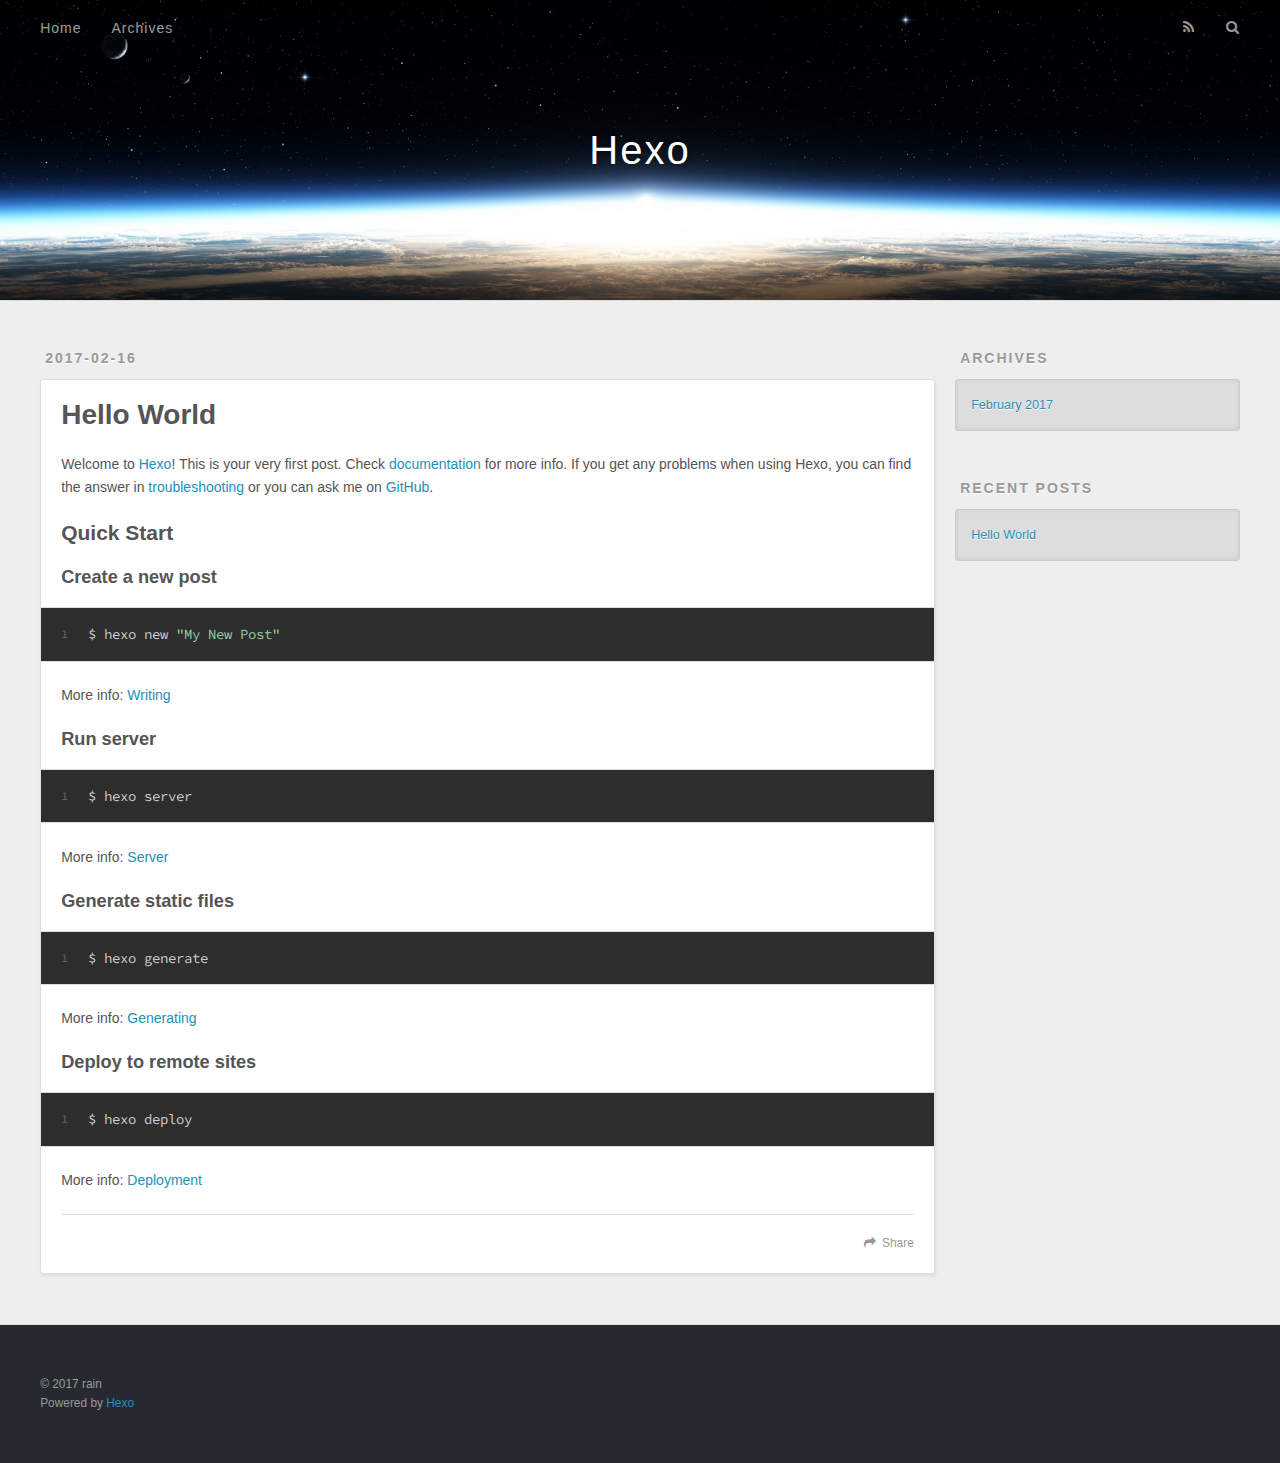
==== index.html @ 83ae33bd "Site updated: 2017-02-17 10:21:48" ====
<!DOCTYPE html>
<html>
<head>
  <meta charset="utf-8">
  
  <title>Hexo</title>
  <meta name="viewport" content="width=device-width, initial-scale=1, maximum-scale=1">
  <meta property="og:type" content="website">
<meta property="og:title" content="Hexo">
<meta property="og:url" content="http://yoursite.com/index.html">
<meta property="og:site_name" content="Hexo">
<meta name="twitter:card" content="summary">
<meta name="twitter:title" content="Hexo">
  
    <link rel="alternate" href="/atom.xml" title="Hexo" type="application/atom+xml">
  
  
    <link rel="icon" href="/favicon.png">
  
  
    <link href="//fonts.googleapis.com/css?family=Source+Code+Pro" rel="stylesheet" type="text/css">
  
  <link rel="stylesheet" href="/css/style.css">
  

</head>

<body>
  <div id="container">
    <div id="wrap">
      <header id="header">
  <div id="banner"></div>
  <div id="header-outer" class="outer">
    <div id="header-title" class="inner">
      <h1 id="logo-wrap">
        <a href="/" id="logo">Hexo</a>
      </h1>
      
    </div>
    <div id="header-inner" class="inner">
      <nav id="main-nav">
        <a id="main-nav-toggle" class="nav-icon"></a>
        
          <a class="main-nav-link" href="/">Home</a>
        
          <a class="main-nav-link" href="/archives">Archives</a>
        
      </nav>
      <nav id="sub-nav">
        
          <a id="nav-rss-link" class="nav-icon" href="/atom.xml" title="RSS Feed"></a>
        
        <a id="nav-search-btn" class="nav-icon" title="Search"></a>
      </nav>
      <div id="search-form-wrap">
        <form action="//google.com/search" method="get" accept-charset="UTF-8" class="search-form"><input type="search" name="q" results="0" class="search-form-input" placeholder="Search"><button type="submit" class="search-form-submit">&#xF002;</button><input type="hidden" name="sitesearch" value="http://yoursite.com"></form>
      </div>
    </div>
  </div>
</header>
      <div class="outer">
        <section id="main">
  
    <article id="post-hello-world" class="article article-type-post" itemscope itemprop="blogPost">
  <div class="article-meta">
    <a href="/2017/02/16/hello-world/" class="article-date">
  <time datetime="2017-02-16T04:15:32.570Z" itemprop="datePublished">2017-02-16</time>
</a>
    
  </div>
  <div class="article-inner">
    
    
      <header class="article-header">
        
  
    <h1 itemprop="name">
      <a class="article-title" href="/2017/02/16/hello-world/">Hello World</a>
    </h1>
  

      </header>
    
    <div class="article-entry" itemprop="articleBody">
      
        <p>Welcome to <a href="https://hexo.io/" target="_blank" rel="external">Hexo</a>! This is your very first post. Check <a href="https://hexo.io/docs/" target="_blank" rel="external">documentation</a> for more info. If you get any problems when using Hexo, you can find the answer in <a href="https://hexo.io/docs/troubleshooting.html" target="_blank" rel="external">troubleshooting</a> or you can ask me on <a href="https://github.com/hexojs/hexo/issues" target="_blank" rel="external">GitHub</a>.</p>
<h2 id="Quick-Start"><a href="#Quick-Start" class="headerlink" title="Quick Start"></a>Quick Start</h2><h3 id="Create-a-new-post"><a href="#Create-a-new-post" class="headerlink" title="Create a new post"></a>Create a new post</h3><figure class="highlight bash"><table><tr><td class="gutter"><pre><div class="line">1</div></pre></td><td class="code"><pre><div class="line">$ hexo new <span class="string">"My New Post"</span></div></pre></td></tr></table></figure>
<p>More info: <a href="https://hexo.io/docs/writing.html" target="_blank" rel="external">Writing</a></p>
<h3 id="Run-server"><a href="#Run-server" class="headerlink" title="Run server"></a>Run server</h3><figure class="highlight bash"><table><tr><td class="gutter"><pre><div class="line">1</div></pre></td><td class="code"><pre><div class="line">$ hexo server</div></pre></td></tr></table></figure>
<p>More info: <a href="https://hexo.io/docs/server.html" target="_blank" rel="external">Server</a></p>
<h3 id="Generate-static-files"><a href="#Generate-static-files" class="headerlink" title="Generate static files"></a>Generate static files</h3><figure class="highlight bash"><table><tr><td class="gutter"><pre><div class="line">1</div></pre></td><td class="code"><pre><div class="line">$ hexo generate</div></pre></td></tr></table></figure>
<p>More info: <a href="https://hexo.io/docs/generating.html" target="_blank" rel="external">Generating</a></p>
<h3 id="Deploy-to-remote-sites"><a href="#Deploy-to-remote-sites" class="headerlink" title="Deploy to remote sites"></a>Deploy to remote sites</h3><figure class="highlight bash"><table><tr><td class="gutter"><pre><div class="line">1</div></pre></td><td class="code"><pre><div class="line">$ hexo deploy</div></pre></td></tr></table></figure>
<p>More info: <a href="https://hexo.io/docs/deployment.html" target="_blank" rel="external">Deployment</a></p>

      
    </div>
    <footer class="article-footer">
      <a data-url="http://yoursite.com/2017/02/16/hello-world/" data-id="ciz7wzx7y0000jcid8m73ow0n" class="article-share-link">Share</a>
      
      
    </footer>
  </div>
  
</article>


  

</section>
        
          <aside id="sidebar">
  
    

  
    

  
    
  
    
  <div class="widget-wrap">
    <h3 class="widget-title">Archives</h3>
    <div class="widget">
      <ul class="archive-list"><li class="archive-list-item"><a class="archive-list-link" href="/archives/2017/02/">February 2017</a></li></ul>
    </div>
  </div>


  
    
  <div class="widget-wrap">
    <h3 class="widget-title">Recent Posts</h3>
    <div class="widget">
      <ul>
        
          <li>
            <a href="/2017/02/16/hello-world/">Hello World</a>
          </li>
        
      </ul>
    </div>
  </div>

  
</aside>
        
      </div>
      <footer id="footer">
  
  <div class="outer">
    <div id="footer-info" class="inner">
      &copy; 2017 rain<br>
      Powered by <a href="http://hexo.io/" target="_blank">Hexo</a>
    </div>
  </div>
</footer>
    </div>
    <nav id="mobile-nav">
  
    <a href="/" class="mobile-nav-link">Home</a>
  
    <a href="/archives" class="mobile-nav-link">Archives</a>
  
</nav>
    

<script src="//ajax.googleapis.com/ajax/libs/jquery/2.0.3/jquery.min.js"></script>


  <link rel="stylesheet" href="/fancybox/jquery.fancybox.css">
  <script src="/fancybox/jquery.fancybox.pack.js"></script>


<script src="/js/script.js"></script>

  </div>
</body>
</html>
---- css/style.css ----
body {
  width: 100%;
}
body:before,
body:after {
  content: "";
  display: table;
}
body:after {
  clear: both;
}
html,
body,
div,
span,
applet,
object,
iframe,
h1,
h2,
h3,
h4,
h5,
h6,
p,
blockquote,
pre,
a,
abbr,
acronym,
address,
big,
cite,
code,
del,
dfn,
em,
img,
ins,
kbd,
q,
s,
samp,
small,
strike,
strong,
sub,
sup,
tt,
var,
dl,
dt,
dd,
ol,
ul,
li,
fieldset,
form,
label,
legend,
table,
caption,
tbody,
tfoot,
thead,
tr,
th,
td {
  margin: 0;
  padding: 0;
  border: 0;
  outline: 0;
  font-weight: inherit;
  font-style: inherit;
  font-family: inherit;
  font-size: 100%;
  vertical-align: baseline;
}
body {
  line-height: 1;
  color: #000;
  background: #fff;
}
ol,
ul {
  list-style: none;
}
table {
  border-collapse: separate;
  border-spacing: 0;
  vertical-align: middle;
}
caption,
th,
td {
  text-align: left;
  font-weight: normal;
  vertical-align: middle;
}
a img {
  border: none;
}
input,
button {
  margin: 0;
  padding: 0;
}
input::-moz-focus-inner,
button::-moz-focus-inner {
  border: 0;
  padding: 0;
}
@font-face {
  font-family: FontAwesome;
  font-style: normal;
  font-weight: normal;
  src: url("fonts/fontawesome-webfont.eot?v=#4.0.3");
  src: url("fonts/fontawesome-webfont.eot?#iefix&v=#4.0.3") format("embedded-opentype"), url("fonts/fontawesome-webfont.woff?v=#4.0.3") format("woff"), url("fonts/fontawesome-webfont.ttf?v=#4.0.3") format("truetype"), url("fonts/fontawesome-webfont.svg#fontawesomeregular?v=#4.0.3") format("svg");
}
html,
body,
#container {
  height: 100%;
}
body {
  background: #eee;
  font: 14px "Helvetica Neue", Helvetica, Arial, sans-serif;
  -webkit-text-size-adjust: 100%;
}
.outer {
  max-width: 1220px;
  margin: 0 auto;
  padding: 0 20px;
}
.outer:before,
.outer:after {
  content: "";
  display: table;
}
.outer:after {
  clear: both;
}
.inner {
  display: inline;
  float: left;
  width: 98.33333333333333%;
  margin: 0 0.833333333333333%;
}
.left,
.alignleft {
  float: left;
}
.right,
.alignright {
  float: right;
}
.clear {
  clear: both;
}
#container {
  position: relative;
}
.mobile-nav-on {
  overflow: hidden;
}
#wrap {
  height: 100%;
  width: 100%;
  position: absolute;
  top: 0;
  left: 0;
  -webkit-transition: 0.2s ease-out;
  -moz-transition: 0.2s ease-out;
  -ms-transition: 0.2s ease-out;
  transition: 0.2s ease-out;
  z-index: 1;
  background: #eee;
}
.mobile-nav-on #wrap {
  left: 280px;
}
@media screen and (min-width: 768px) {
  #main {
    display: inline;
    float: left;
    width: 73.33333333333333%;
    margin: 0 0.833333333333333%;
  }
}
.article-date,
.article-category-link,
.archive-year,
.widget-title {
  text-decoration: none;
  text-transform: uppercase;
  letter-spacing: 2px;
  color: #999;
  margin-bottom: 1em;
  margin-left: 5px;
  line-height: 1em;
  text-shadow: 0 1px #fff;
  font-weight: bold;
}
.article-inner,
.archive-article-inner {
  background: #fff;
  -webkit-box-shadow: 1px 2px 3px #ddd;
  box-shadow: 1px 2px 3px #ddd;
  border: 1px solid #ddd;
  border-radius: 3px;
}
.article-entry h1,
.widget h1 {
  font-size: 2em;
}
.article-entry h2,
.widget h2 {
  font-size: 1.5em;
}
.article-entry h3,
.widget h3 {
  font-size: 1.3em;
}
.article-entry h4,
.widget h4 {
  font-size: 1.2em;
}
.article-entry h5,
.widget h5 {
  font-size: 1em;
}
.article-entry h6,
.widget h6 {
  font-size: 1em;
  color: #999;
}
.article-entry hr,
.widget hr {
  border: 1px dashed #ddd;
}
.article-entry strong,
.widget strong {
  font-weight: bold;
}
.article-entry em,
.widget em,
.article-entry cite,
.widget cite {
  font-style: italic;
}
.article-entry sup,
.widget sup,
.article-entry sub,
.widget sub {
  font-size: 0.75em;
  line-height: 0;
  position: relative;
  vertical-align: baseline;
}
.article-entry sup,
.widget sup {
  top: -0.5em;
}
.article-entry sub,
.widget sub {
  bottom: -0.2em;
}
.article-entry small,
.widget small {
  font-size: 0.85em;
}
.article-entry acronym,
.widget acronym,
.article-entry abbr,
.widget abbr {
  border-bottom: 1px dotted;
}
.article-entry ul,
.widget ul,
.article-entry ol,
.widget ol,
.article-entry dl,
.widget dl {
  margin: 0 20px;
  line-height: 1.6em;
}
.article-entry ul ul,
.widget ul ul,
.article-entry ol ul,
.widget ol ul,
.article-entry ul ol,
.widget ul ol,
.article-entry ol ol,
.widget ol ol {
  margin-top: 0;
  margin-bottom: 0;
}
.article-entry ul,
.widget ul {
  list-style: disc;
}
.article-entry ol,
.widget ol {
  list-style: decimal;
}
.article-entry dt,
.widget dt {
  font-weight: bold;
}
#header {
  height: 300px;
  position: relative;
  border-bottom: 1px solid #ddd;
}
#header:before,
#header:after {
  content: "";
  position: absolute;
  left: 0;
  right: 0;
  height: 40px;
}
#header:before {
  top: 0;
  background: -webkit-linear-gradient(rgba(0,0,0,0.2), transparent);
  background: -moz-linear-gradient(rgba(0,0,0,0.2), transparent);
  background: -ms-linear-gradient(rgba(0,0,0,0.2), transparent);
  background: linear-gradient(rgba(0,0,0,0.2), transparent);
}
#header:after {
  bottom: 0;
  background: -webkit-linear-gradient(transparent, rgba(0,0,0,0.2));
  background: -moz-linear-gradient(transparent, rgba(0,0,0,0.2));
  background: -ms-linear-gradient(transparent, rgba(0,0,0,0.2));
  background: linear-gradient(transparent, rgba(0,0,0,0.2));
}
#header-outer {
  height: 100%;
  position: relative;
}
#header-inner {
  position: relative;
  overflow: hidden;
}
#banner {
  position: absolute;
  top: 0;
  left: 0;
  width: 100%;
  height: 100%;
  background: url("images/banner.jpg") center #000;
  -webkit-background-size: cover;
  -moz-background-size: cover;
  background-size: cover;
  z-index: -1;
}
#header-title {
  text-align: center;
  height: 40px;
  position: absolute;
  top: 50%;
  left: 0;
  margin-top: -20px;
}
#logo,
#subtitle {
  text-decoration: none;
  color: #fff;
  font-weight: 300;
  text-shadow: 0 1px 4px rgba(0,0,0,0.3);
}
#logo {
  font-size: 40px;
  line-height: 40px;
  letter-spacing: 2px;
}
#subtitle {
  font-size: 16px;
  line-height: 16px;
  letter-spacing: 1px;
}
#subtitle-wrap {
  margin-top: 16px;
}
#main-nav {
  float: left;
  margin-left: -15px;
}
.nav-icon,
.main-nav-link {
  float: left;
  color: #fff;
  opacity: 0.6;
  text-decoration: none;
  text-shadow: 0 1px rgba(0,0,0,0.2);
  -webkit-transition: opacity 0.2s;
  -moz-transition: opacity 0.2s;
  -ms-transition: opacity 0.2s;
  transition: opacity 0.2s;
  display: block;
  padding: 20px 15px;
}
.nav-icon:hover,
.main-nav-link:hover {
  opacity: 1;
}
.nav-icon {
  font-family: FontAwesome;
  text-align: center;
  font-size: 14px;
  width: 14px;
  height: 14px;
  padding: 20px 15px;
  position: relative;
  cursor: pointer;
}
.main-nav-link {
  font-weight: 300;
  letter-spacing: 1px;
}
@media screen and (max-width: 479px) {
  .main-nav-link {
    display: none;
  }
}
#main-nav-toggle {
  display: none;
}
#main-nav-toggle:before {
  content: "\f0c9";
}
@media screen and (max-width: 479px) {
  #main-nav-toggle {
    display: block;
  }
}
#sub-nav {
  float: right;
  margin-right: -15px;
}
#nav-rss-link:before {
  content: "\f09e";
}
#nav-search-btn:before {
  content: "\f002";
}
#search-form-wrap {
  position: absolute;
  top: 15px;
  width: 150px;
  height: 30px;
  right: -150px;
  opacity: 0;
  -webkit-transition: 0.2s ease-out;
  -moz-transition: 0.2s ease-out;
  -ms-transition: 0.2s ease-out;
  transition: 0.2s ease-out;
}
#search-form-wrap.on {
  opacity: 1;
  right: 0;
}
@media screen and (max-width: 479px) {
  #search-form-wrap {
    width: 100%;
    right: -100%;
  }
}
.search-form {
  position: absolute;
  top: 0;
  left: 0;
  right: 0;
  background: #fff;
  padding: 5px 15px;
  border-radius: 15px;
  -webkit-box-shadow: 0 0 10px rgba(0,0,0,0.3);
  box-shadow: 0 0 10px rgba(0,0,0,0.3);
}
.search-form-input {
  border: none;
  background: none;
  color: #555;
  width: 100%;
  font: 13px "Helvetica Neue", Helvetica, Arial, sans-serif;
  outline: none;
}
.search-form-input::-webkit-search-results-decoration,
.search-form-input::-webkit-search-cancel-button {
  -webkit-appearance: none;
}
.search-form-submit {
  position: absolute;
  top: 50%;
  right: 10px;
  margin-top: -7px;
  font: 13px FontAwesome;
  border: none;
  background: none;
  color: #bbb;
  cursor: pointer;
}
.search-form-submit:hover,
.search-form-submit:focus {
  color: #777;
}
.article {
  margin: 50px 0;
}
.article-inner {
  overflow: hidden;
}
.article-meta:before,
.article-meta:after {
  content: "";
  display: table;
}
.article-meta:after {
  clear: both;
}
.article-date {
  float: left;
}
.article-category {
  float: left;
  line-height: 1em;
  color: #ccc;
  text-shadow: 0 1px #fff;
  margin-left: 8px;
}
.article-category:before {
  content: "\2022";
}
.article-category-link {
  margin: 0 12px 1em;
}
.article-header {
  padding: 20px 20px 0;
}
.article-title {
  text-decoration: none;
  font-size: 2em;
  font-weight: bold;
  color: #555;
  line-height: 1.1em;
  -webkit-transition: color 0.2s;
  -moz-transition: color 0.2s;
  -ms-transition: color 0.2s;
  transition: color 0.2s;
}
a.article-title:hover {
  color: #258fb8;
}
.article-entry {
  color: #555;
  padding: 0 20px;
}
.article-entry:before,
.article-entry:after {
  content: "";
  display: table;
}
.article-entry:after {
  clear: both;
}
.article-entry p,
.article-entry table {
  line-height: 1.6em;
  margin: 1.6em 0;
}
.article-entry h1,
.article-entry h2,
.article-entry h3,
.article-entry h4,
.article-entry h5,
.article-entry h6 {
  font-weight: bold;
}
.article-entry h1,
.article-entry h2,
.article-entry h3,
.article-entry h4,
.article-entry h5,
.article-entry h6 {
  line-height: 1.1em;
  margin: 1.1em 0;
}
.article-entry a {
  color: #258fb8;
  text-decoration: none;
}
.article-entry a:hover {
  text-decoration: underline;
}
.article-entry ul,
.article-entry ol,
.article-entry dl {
  margin-top: 1.6em;
  margin-bottom: 1.6em;
}
.article-entry img,
.article-entry video {
  max-width: 100%;
  height: auto;
  display: block;
  margin: auto;
}
.article-entry iframe {
  border: none;
}
.article-entry table {
  width: 100%;
  border-collapse: collapse;
  border-spacing: 0;
}
.article-entry th {
  font-weight: bold;
  border-bottom: 3px solid #ddd;
  padding-bottom: 0.5em;
}
.article-entry td {
  border-bottom: 1px solid #ddd;
  padding: 10px 0;
}
.article-entry blockquote {
  font-family: Georgia, "Times New Roman", serif;
  font-size: 1.4em;
  margin: 1.6em 20px;
  text-align: center;
}
.article-entry blockquote footer {
  font-size: 14px;
  margin: 1.6em 0;
  font-family: "Helvetica Neue", Helvetica, Arial, sans-serif;
}
.article-entry blockquote footer cite:before {
  content: "—";
  padding: 0 0.5em;
}
.article-entry .pullquote {
  text-align: left;
  width: 45%;
  margin: 0;
}
.article-entry .pullquote.left {
  margin-left: 0.5em;
  margin-right: 1em;
}
.article-entry .pullquote.right {
  margin-right: 0.5em;
  margin-left: 1em;
}
.article-entry .caption {
  color: #999;
  display: block;
  font-size: 0.9em;
  margin-top: 0.5em;
  position: relative;
  text-align: center;
}
.article-entry .video-container {
  position: relative;
  padding-top: 56.25%;
  height: 0;
  overflow: hidden;
}
.article-entry .video-container iframe,
.article-entry .video-container object,
.article-entry .video-container embed {
  position: absolute;
  top: 0;
  left: 0;
  width: 100%;
  height: 100%;
  margin-top: 0;
}
.article-more-link a {
  display: inline-block;
  line-height: 1em;
  padding: 6px 15px;
  border-radius: 15px;
  background: #eee;
  color: #999;
  text-shadow: 0 1px #fff;
  text-decoration: none;
}
.article-more-link a:hover {
  background: #258fb8;
  color: #fff;
  text-decoration: none;
  text-shadow: 0 1px #1e7293;
}
.article-footer {
  font-size: 0.85em;
  line-height: 1.6em;
  border-top: 1px solid #ddd;
  padding-top: 1.6em;
  margin: 0 20px 20px;
}
.article-footer:before,
.article-footer:after {
  content: "";
  display: table;
}
.article-footer:after {
  clear: both;
}
.article-footer a {
  color: #999;
  text-decoration: none;
}
.article-footer a:hover {
  color: #555;
}
.article-tag-list-item {
  float: left;
  margin-right: 10px;
}
.article-tag-list-link:before {
  content: "#";
}
.article-comment-link {
  float: right;
}
.article-comment-link:before {
  content: "\f075";
  font-family: FontAwesome;
  padding-right: 8px;
}
.article-share-link {
  cursor: pointer;
  float: right;
  margin-left: 20px;
}
.article-share-link:before {
  content: "\f064";
  font-family: FontAwesome;
  padding-right: 6px;
}
#article-nav {
  position: relative;
}
#article-nav:before,
#article-nav:after {
  content: "";
  display: table;
}
#article-nav:after {
  clear: both;
}
@media screen and (min-width: 768px) {
  #article-nav {
    margin: 50px 0;
  }
  #article-nav:before {
    width: 8px;
    height: 8px;
    position: absolute;
    top: 50%;
    left: 50%;
    margin-top: -4px;
    margin-left: -4px;
    content: "";
    border-radius: 50%;
    background: #ddd;
    -webkit-box-shadow: 0 1px 2px #fff;
    box-shadow: 0 1px 2px #fff;
  }
}
.article-nav-link-wrap {
  text-decoration: none;
  text-shadow: 0 1px #fff;
  color: #999;
  -webkit-box-sizing: border-box;
  -moz-box-sizing: border-box;
  box-sizing: border-box;
  margin-top: 50px;
  text-align: center;
  display: block;
}
.article-nav-link-wrap:hover {
  color: #555;
}
@media screen and (min-width: 768px) {
  .article-nav-link-wrap {
    width: 50%;
    margin-top: 0;
  }
}
@media screen and (min-width: 768px) {
  #article-nav-newer {
    float: left;
    text-align: right;
    padding-right: 20px;
  }
}
@media screen and (min-width: 768px) {
  #article-nav-older {
    float: right;
    text-align: left;
    padding-left: 20px;
  }
}
.article-nav-caption {
  text-transform: uppercase;
  letter-spacing: 2px;
  color: #ddd;
  line-height: 1em;
  font-weight: bold;
}
#article-nav-newer .article-nav-caption {
  margin-right: -2px;
}
.article-nav-title {
  font-size: 0.85em;
  line-height: 1.6em;
  margin-top: 0.5em;
}
.article-share-box {
  position: absolute;
  display: none;
  background: #fff;
  -webkit-box-shadow: 1px 2px 10px rgba(0,0,0,0.2);
  box-shadow: 1px 2px 10px rgba(0,0,0,0.2);
  border-radius: 3px;
  margin-left: -145px;
  overflow: hidden;
  z-index: 1;
}
.article-share-box.on {
  display: block;
}
.article-share-input {
  width: 100%;
  background: none;
  -webkit-box-sizing: border-box;
  -moz-box-sizing: border-box;
  box-sizing: border-box;
  font: 14px "Helvetica Neue", Helvetica, Arial, sans-serif;
  padding: 0 15px;
  color: #555;
  outline: none;
  border: 1px solid #ddd;
  border-radius: 3px 3px 0 0;
  height: 36px;
  line-height: 36px;
}
.article-share-links {
  background: #eee;
}
.article-share-links:before,
.article-share-links:after {
  content: "";
  display: table;
}
.article-share-links:after {
  clear: both;
}
.article-share-twitter,
.article-share-facebook,
.article-share-pinterest,
.article-share-google {
  width: 50px;
  height: 36px;
  display: block;
  float: left;
  position: relative;
  color: #999;
  text-shadow: 0 1px #fff;
}
.article-share-twitter:before,
.article-share-facebook:before,
.article-share-pinterest:before,
.article-share-google:before {
  font-size: 20px;
  font-family: FontAwesome;
  width: 20px;
  height: 20px;
  position: absolute;
  top: 50%;
  left: 50%;
  margin-top: -10px;
  margin-left: -10px;
  text-align: center;
}
.article-share-twitter:hover,
.article-share-facebook:hover,
.article-share-pinterest:hover,
.article-share-google:hover {
  color: #fff;
}
.article-share-twitter:before {
  content: "\f099";
}
.article-share-twitter:hover {
  background: #00aced;
  text-shadow: 0 1px #008abe;
}
.article-share-facebook:before {
  content: "\f09a";
}
.article-share-facebook:hover {
  background: #3b5998;
  text-shadow: 0 1px #2f477a;
}
.article-share-pinterest:before {
  content: "\f0d2";
}
.article-share-pinterest:hover {
  background: #cb2027;
  text-shadow: 0 1px #a21a1f;
}
.article-share-google:before {
  content: "\f0d5";
}
.article-share-google:hover {
  background: #dd4b39;
  text-shadow: 0 1px #be3221;
}
.article-gallery {
  background: #000;
  position: relative;
}
.article-gallery-photos {
  position: relative;
  overflow: hidden;
}
.article-gallery-img {
  display: none;
  max-width: 100%;
}
.article-gallery-img:first-child {
  display: block;
}
.article-gallery-img.loaded {
  position: absolute;
  display: block;
}
.article-gallery-img img {
  display: block;
  max-width: 100%;
  margin: 0 auto;
}
#comments {
  background: #fff;
  -webkit-box-shadow: 1px 2px 3px #ddd;
  box-shadow: 1px 2px 3px #ddd;
  padding: 20px;
  border: 1px solid #ddd;
  border-radius: 3px;
  margin: 50px 0;
}
#comments a {
  color: #258fb8;
}
.archives-wrap {
  margin: 50px 0;
}
.archives:before,
.archives:after {
  content: "";
  display: table;
}
.archives:after {
  clear: both;
}
.archive-year-wrap {
  margin-bottom: 1em;
}
.archives {
  -webkit-column-gap: 10px;
  -moz-column-gap: 10px;
  column-gap: 10px;
}
@media screen and (min-width: 480px) and (max-width: 767px) {
  .archives {
    -webkit-column-count: 2;
    -moz-column-count: 2;
    column-count: 2;
  }
}
@media screen and (min-width: 768px) {
  .archives {
    -webkit-column-count: 3;
    -moz-column-count: 3;
    column-count: 3;
  }
}
.archive-article {
  -webkit-column-break-inside: avoid;
  page-break-inside: avoid;
  overflow: hidden;
  break-inside: avoid-column;
}
.archive-article-inner {
  padding: 10px;
  margin-bottom: 15px;
}
.archive-article-title {
  text-decoration: none;
  font-weight: bold;
  color: #555;
  -webkit-transition: color 0.2s;
  -moz-transition: color 0.2s;
  -ms-transition: color 0.2s;
  transition: color 0.2s;
  line-height: 1.6em;
}
.archive-article-title:hover {
  color: #258fb8;
}
.archive-article-footer {
  margin-top: 1em;
}
.archive-article-date {
  color: #999;
  text-decoration: none;
  font-size: 0.85em;
  line-height: 1em;
  margin-bottom: 0.5em;
  display: block;
}
#page-nav {
  margin: 50px auto;
  background: #fff;
  -webkit-box-shadow: 1px 2px 3px #ddd;
  box-shadow: 1px 2px 3px #ddd;
  border: 1px solid #ddd;
  border-radius: 3px;
  text-align: center;
  color: #999;
  overflow: hidden;
}
#page-nav:before,
#page-nav:after {
  content: "";
  display: table;
}
#page-nav:after {
  clear: both;
}
#page-nav a,
#page-nav span {
  padding: 10px 20px;
  line-height: 1;
  height: 2ex;
}
#page-nav a {
  color: #999;
  text-decoration: none;
}
#page-nav a:hover {
  background: #999;
  color: #fff;
}
#page-nav .prev {
  float: left;
}
#page-nav .next {
  float: right;
}
#page-nav .page-number {
  display: inline-block;
}
@media screen and (max-width: 479px) {
  #page-nav .page-number {
    display: none;
  }
}
#page-nav .current {
  color: #555;
  font-weight: bold;
}
#page-nav .space {
  color: #ddd;
}
#footer {
  background: #262a30;
  padding: 50px 0;
  border-top: 1px solid #ddd;
  color: #999;
}
#footer a {
  color: #258fb8;
  text-decoration: none;
}
#footer a:hover {
  text-decoration: underline;
}
#footer-info {
  line-height: 1.6em;
  font-size: 0.85em;
}
.article-entry pre,
.article-entry .highlight {
  background: #2d2d2d;
  margin: 0 -20px;
  padding: 15px 20px;
  border-style: solid;
  border-color: #ddd;
  border-width: 1px 0;
  overflow: auto;
  color: #ccc;
  line-height: 22.400000000000002px;
}
.article-entry .highlight .gutter pre,
.article-entry .gist .gist-file .gist-data .line-numbers {
  color: #666;
  font-size: 0.85em;
}
.article-entry pre,
.article-entry code {
  font-family: "Source Code Pro", Consolas, Monaco, Menlo, Consolas, monospace;
}
.article-entry code {
  background: #eee;
  text-shadow: 0 1px #fff;
  padding: 0 0.3em;
}
.article-entry pre code {
  background: none;
  text-shadow: none;
  padding: 0;
}
.article-entry .highlight pre {
  border: none;
  margin: 0;
  padding: 0;
}
.article-entry .highlight table {
  margin: 0;
  width: auto;
}
.article-entry .highlight td {
  border: none;
  padding: 0;
}
.article-entry .highlight figcaption {
  font-size: 0.85em;
  color: #999;
  line-height: 1em;
  margin-bottom: 1em;
}
.article-entry .highlight figcaption:before,
.article-entry .highlight figcaption:after {
  content: "";
  display: table;
}
.article-entry .highlight figcaption:after {
  clear: both;
}
.article-entry .highlight figcaption a {
  float: right;
}
.article-entry .highlight .gutter pre {
  text-align: right;
  padding-right: 20px;
}
.article-entry .highlight .line {
  height: 22.400000000000002px;
}
.article-entry .highlight .line.marked {
  background: #515151;
}
.article-entry .gist {
  margin: 0 -20px;
  border-style: solid;
  border-color: #ddd;
  border-width: 1px 0;
  background: #2d2d2d;
  padding: 15px 20px 15px 0;
}
.article-entry .gist .gist-file {
  border: none;
  font-family: "Source Code Pro", Consolas, Monaco, Menlo, Consolas, monospace;
  margin: 0;
}
.article-entry .gist .gist-file .gist-data {
  background: none;
  border: none;
}
.article-entry .gist .gist-file .gist-data .line-numbers {
  background: none;
  border: none;
  padding: 0 20px 0 0;
}
.article-entry .gist .gist-file .gist-data .line-data {
  padding: 0 !important;
}
.article-entry .gist .gist-file .highlight {
  margin: 0;
  padding: 0;
  border: none;
}
.article-entry .gist .gist-file .gist-meta {
  background: #2d2d2d;
  color: #999;
  font: 0.85em "Helvetica Neue", Helvetica, Arial, sans-serif;
  text-shadow: 0 0;
  padding: 0;
  margin-top: 1em;
  margin-left: 20px;
}
.article-entry .gist .gist-file .gist-meta a {
  color: #258fb8;
  font-weight: normal;
}
.article-entry .gist .gist-file .gist-meta a:hover {
  text-decoration: underline;
}
pre .comment,
pre .title {
  color: #999;
}
pre .variable,
pre .attribute,
pre .tag,
pre .regexp,
pre .ruby .constant,
pre .xml .tag .title,
pre .xml .pi,
pre .xml .doctype,
pre .html .doctype,
pre .css .id,
pre .css .class,
pre .css .pseudo {
  color: #f2777a;
}
pre .number,
pre .preprocessor,
pre .built_in,
pre .literal,
pre .params,
pre .constant {
  color: #f99157;
}
pre .class,
pre .ruby .class .title,
pre .css .rules .attribute {
  color: #9c9;
}
pre .string,
pre .value,
pre .inheritance,
pre .header,
pre .ruby .symbol,
pre .xml .cdata {
  color: #9c9;
}
pre .css .hexcolor {
  color: #6cc;
}
pre .function,
pre .python .decorator,
pre .python .title,
pre .ruby .function .title,
pre .ruby .title .keyword,
pre .perl .sub,
pre .javascript .title,
pre .coffeescript .title {
  color: #69c;
}
pre .keyword,
pre .javascript .function {
  color: #c9c;
}
@media screen and (max-width: 479px) {
  #mobile-nav {
    position: absolute;
    top: 0;
    left: 0;
    width: 280px;
    height: 100%;
    background: #191919;
    border-right: 1px solid #fff;
  }
}
@media screen and (max-width: 479px) {
  .mobile-nav-link {
    display: block;
    color: #999;
    text-decoration: none;
    padding: 15px 20px;
    font-weight: bold;
  }
  .mobile-nav-link:hover {
    color: #fff;
  }
}
@media screen and (min-width: 768px) {
  #sidebar {
    display: inline;
    float: left;
    width: 23.333333333333332%;
    margin: 0 0.833333333333333%;
  }
}
.widget-wrap {
  margin: 50px 0;
}
.widget {
  color: #777;
  text-shadow: 0 1px #fff;
  background: #ddd;
  -webkit-box-shadow: 0 -1px 4px #ccc inset;
  box-shadow: 0 -1px 4px #ccc inset;
  border: 1px solid #ccc;
  padding: 15px;
  border-radius: 3px;
}
.widget a {
  color: #258fb8;
  text-decoration: none;
}
.widget a:hover {
  text-decoration: underline;
}
.widget ul ul,
.widget ol ul,
.widget dl ul,
.widget ul ol,
.widget ol ol,
.widget dl ol,
.widget ul dl,
.widget ol dl,
.widget dl dl {
  margin-left: 15px;
  list-style: disc;
}
.widget {
  line-height: 1.6em;
  word-wrap: break-word;
  font-size: 0.9em;
}
.widget ul,
.widget ol {
  list-style: none;
  margin: 0;
}
.widget ul ul,
.widget ol ul,
.widget ul ol,
.widget ol ol {
  margin: 0 20px;
}
.widget ul ul,
.widget ol ul {
  list-style: disc;
}
.widget ul ol,
.widget ol ol {
  list-style: decimal;
}
.category-list-count,
.tag-list-count,
.archive-list-count {
  padding-left: 5px;
  color: #999;
  font-size: 0.85em;
}
.category-list-count:before,
.tag-list-count:before,
.archive-list-count:before {
  content: "(";
}
.category-list-count:after,
.tag-list-count:after,
.archive-list-count:after {
  content: ")";
}
.tagcloud a {
  margin-right: 5px;
  display: inline-block;
}
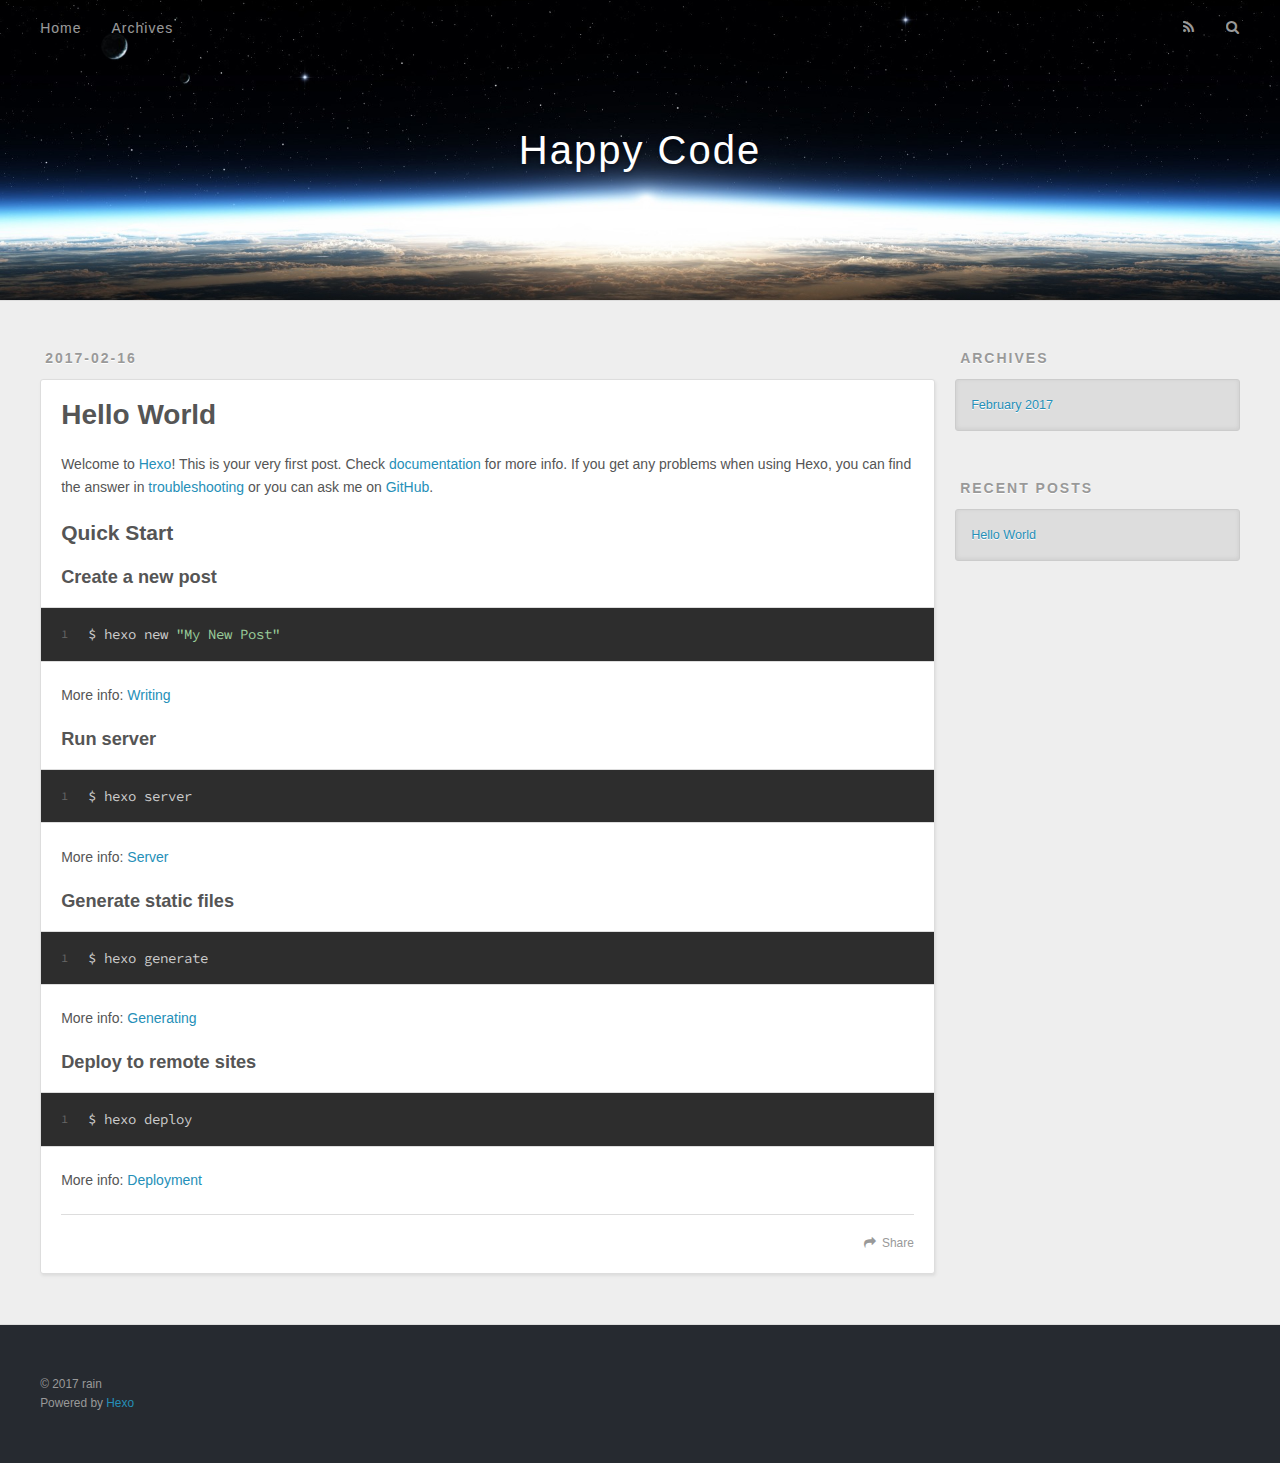
==== commit 372a6264: "Site updated: 2017-02-17 10:25:10" ====
--- a/index.html
+++ b/index.html
@@ -3,16 +3,16 @@
 <head>
   <meta charset="utf-8">
   
-  <title>Hexo</title>
+  <title>Happy Code</title>
   <meta name="viewport" content="width=device-width, initial-scale=1, maximum-scale=1">
   <meta property="og:type" content="website">
-<meta property="og:title" content="Hexo">
+<meta property="og:title" content="Happy Code">
 <meta property="og:url" content="http://yoursite.com/index.html">
-<meta property="og:site_name" content="Hexo">
+<meta property="og:site_name" content="Happy Code">
 <meta name="twitter:card" content="summary">
-<meta name="twitter:title" content="Hexo">
+<meta name="twitter:title" content="Happy Code">
   
-    <link rel="alternate" href="/atom.xml" title="Hexo" type="application/atom+xml">
+    <link rel="alternate" href="/atom.xml" title="Happy Code" type="application/atom+xml">
   
   
     <link rel="icon" href="/favicon.png">
@@ -33,7 +33,7 @@
   <div id="header-outer" class="outer">
     <div id="header-title" class="inner">
       <h1 id="logo-wrap">
-        <a href="/" id="logo">Hexo</a>
+        <a href="/" id="logo">Happy Code</a>
       </h1>
       
     </div>
@@ -96,7 +96,7 @@
       
     </div>
     <footer class="article-footer">
-      <a data-url="http://yoursite.com/2017/02/16/hello-world/" data-id="ciz7wzx7y0000jcid8m73ow0n" class="article-share-link">Share</a>
+      <a data-url="http://yoursite.com/2017/02/16/hello-world/" data-id="ciz97075n0000bsidiq5tq13g" class="article-share-link">Share</a>
       
       
     </footer>
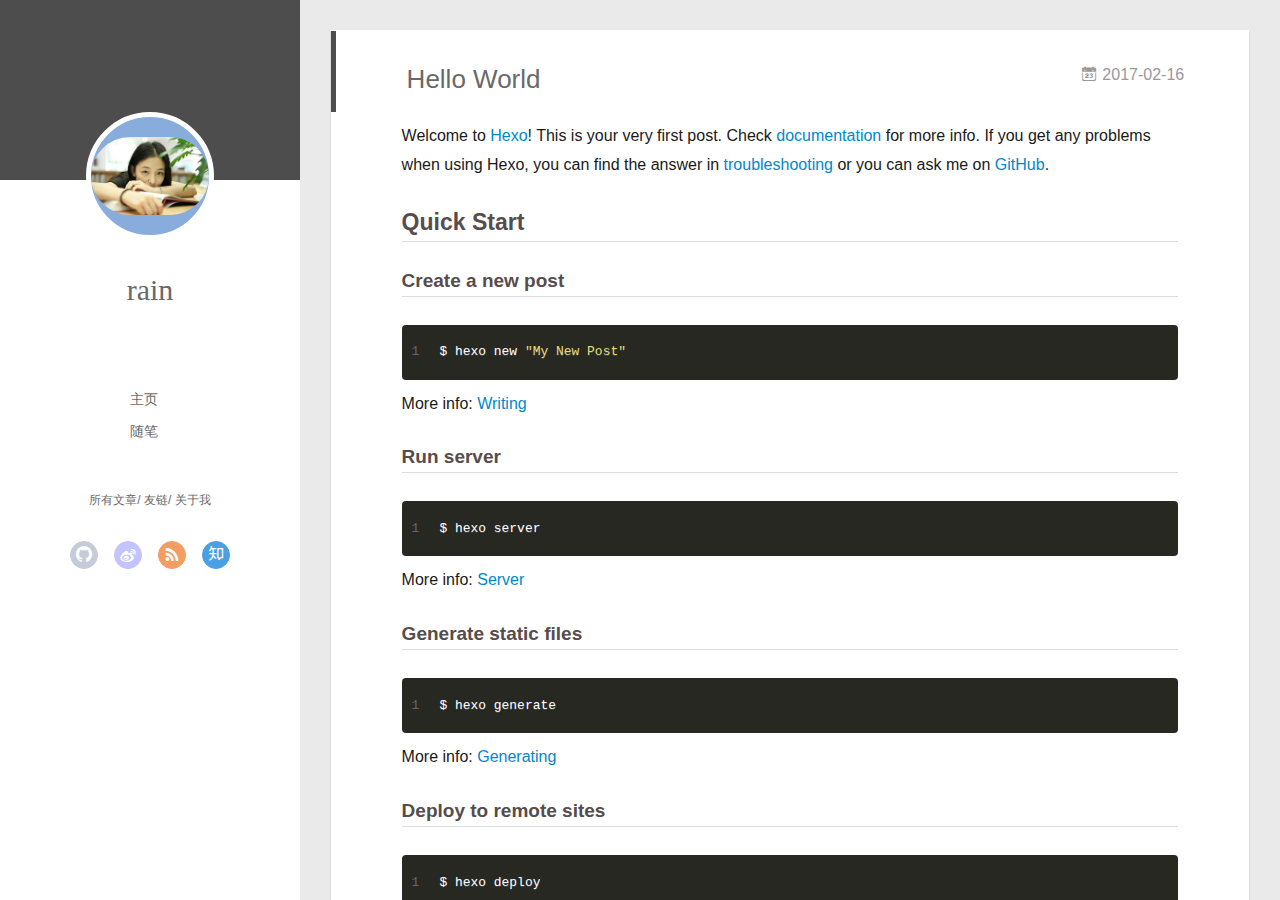
==== commit 41f637e1: "Site updated: 2017-02-17 14:02:52" ====
--- a/index.html
+++ b/index.html
@@ -3,6 +3,9 @@
 <head>
   <meta charset="utf-8">
   
+  <meta name="renderer" content="webkit">
+  <meta http-equiv="X-UA-Compatible" content="IE=edge" >
+  <link rel="dns-prefetch" href="http://yoursite.com">
   <title>Happy Code</title>
   <meta name="viewport" content="width=device-width, initial-scale=1, maximum-scale=1">
   <meta property="og:type" content="website">
@@ -12,64 +15,144 @@
 <meta name="twitter:card" content="summary">
 <meta name="twitter:title" content="Happy Code">
   
-    <link rel="alternate" href="/atom.xml" title="Happy Code" type="application/atom+xml">
+    <link rel="alternative" href="/atom.xml" title="Happy Code" type="application/atom+xml">
   
   
     <link rel="icon" href="/favicon.png">
   
-  
-    <link href="//fonts.googleapis.com/css?family=Source+Code+Pro" rel="stylesheet" type="text/css">
-  
-  <link rel="stylesheet" href="/css/style.css">
+  <link rel="stylesheet" type="text/css" href="/./main.2d7529.css">
+  <style type="text/css">
+  
+    #container.show {
+      background: linear-gradient(200deg,#a0cfe4,#e8c37e);
+    }
+  </style>
+  
+
   
 
 </head>
 
 <body>
-  <div id="container">
-    <div id="wrap">
-      <header id="header">
-  <div id="banner"></div>
-  <div id="header-outer" class="outer">
-    <div id="header-title" class="inner">
-      <h1 id="logo-wrap">
-        <a href="/" id="logo">Happy Code</a>
-      </h1>
-      
-    </div>
-    <div id="header-inner" class="inner">
-      <nav id="main-nav">
-        <a id="main-nav-toggle" class="nav-icon"></a>
-        
-          <a class="main-nav-link" href="/">Home</a>
-        
-          <a class="main-nav-link" href="/archives">Archives</a>
-        
-      </nav>
-      <nav id="sub-nav">
-        
-          <a id="nav-rss-link" class="nav-icon" href="/atom.xml" title="RSS Feed"></a>
-        
-        <a id="nav-search-btn" class="nav-icon" title="Search"></a>
-      </nav>
-      <div id="search-form-wrap">
-        <form action="//google.com/search" method="get" accept-charset="UTF-8" class="search-form"><input type="search" name="q" results="0" class="search-form-input" placeholder="Search"><button type="submit" class="search-form-submit">&#xF002;</button><input type="hidden" name="sitesearch" value="http://yoursite.com"></form>
-      </div>
-    </div>
-  </div>
-</header>
-      <div class="outer">
-        <section id="main">
-  
-    <article id="post-hello-world" class="article article-type-post" itemscope itemprop="blogPost">
-  <div class="article-meta">
-    <a href="/2017/02/16/hello-world/" class="article-date">
-  <time datetime="2017-02-16T04:15:32.570Z" itemprop="datePublished">2017-02-16</time>
-</a>
-    
-  </div>
+  <div id="container" q-class="show:isCtnShow">
+    <canvas id="anm-canvas" class="anm-canvas"></canvas>
+    <div class="left-col" q-class="show:isShow">
+      
+<div class="overlay" style="background: #4d4d4d"></div>
+<div class="intrude-less">
+	<header id="header" class="inner">
+		<a href="/" class="profilepic">
+			<img src="/img/ava.jpg" class="js-avatar">
+		</a>
+		<hgroup>
+		  <h1 class="header-author"><a href="/">rain</a></h1>
+		</hgroup>
+		
+
+		<nav class="header-menu">
+			<ul>
+			
+				<li><a href="/">主页</a></li>
+	        
+				<li><a href="/tags/随笔/">随笔</a></li>
+	        
+			</ul>
+		</nav>
+		<nav class="header-smart-menu">
+    		
+    			
+    			<a q-on="click: openSlider(e, 'innerArchive')" href="javascript:void(0)">所有文章</a>
+    			
+            
+    			
+    			<a q-on="click: openSlider(e, 'friends')" href="javascript:void(0)">友链</a>
+    			
+            
+    			
+    			<a q-on="click: openSlider(e, 'aboutme')" href="javascript:void(0)">关于我</a>
+    			
+            
+		</nav>
+		<nav class="header-nav">
+			<div class="social">
+				
+					<a class="github" target="_blank" href="#" title="github"><i class="icon-github"></i></a>
+		        
+					<a class="weibo" target="_blank" href="#" title="weibo"><i class="icon-weibo"></i></a>
+		        
+					<a class="rss" target="_blank" href="#" title="rss"><i class="icon-rss"></i></a>
+		        
+					<a class="zhihu" target="_blank" href="#" title="zhihu"><i class="icon-zhihu"></i></a>
+		        
+			</div>
+		</nav>
+	</header>		
+</div>
+
+    </div>
+    <div class="mid-col" q-class="show:isShow,hide:isShow|isFalse">
+      
+<nav id="mobile-nav">
+  	<div class="overlay js-overlay" style="background: #4d4d4d"></div>
+	<div class="btnctn js-mobile-btnctn">
+  		<div class="slider-trigger list" q-on="click: openSlider(e)"><i class="icon icon-sort"></i></div>
+	</div>
+	<div class="intrude-less">
+		<header id="header" class="inner">
+			<div class="profilepic">
+				<img src="/img/ava.jpg" class="js-avatar">
+			</div>
+			<hgroup>
+			  <h1 class="header-author js-header-author">rain</h1>
+			</hgroup>
+			
+			
+			
+				
+			
+				
+			
+			
+			
+			<nav class="header-nav">
+				<div class="social">
+					
+						<a class="github" target="_blank" href="#" title="github"><i class="icon-github"></i></a>
+			        
+						<a class="weibo" target="_blank" href="#" title="weibo"><i class="icon-weibo"></i></a>
+			        
+						<a class="rss" target="_blank" href="#" title="rss"><i class="icon-rss"></i></a>
+			        
+						<a class="zhihu" target="_blank" href="#" title="zhihu"><i class="icon-zhihu"></i></a>
+			        
+				</div>
+			</nav>
+
+			<nav class="header-menu js-header-menu">
+				<ul style="width: 50%">
+				
+				
+					<li style="width: 50%"><a href="/">主页</a></li>
+		        
+					<li style="width: 50%"><a href="/tags/随笔/">随笔</a></li>
+		        
+				</ul>
+			</nav>
+		</header>				
+	</div>
+	<div class="mobile-mask" style="display:none" q-show="isShow"></div>
+</nav>
+
+      <div id="wrapper" class="body-wrap">
+        <div class="menu-l">
+          <div class="canvas-wrap">
+            <canvas data-colors="#eaeaea" data-sectionHeight="100" data-contentId="js-content" id="myCanvas1" class="anm-canvas"></canvas>
+          </div>
+          <div id="js-content" class="content-ll">
+            
+  
+    <article id="post-hello-world" class="article article-type-post  article-index" itemscope itemprop="blogPost">
   <div class="article-inner">
-    
     
       <header class="article-header">
         
@@ -79,6 +162,11 @@
     </h1>
   
 
+        
+        <a href="/2017/02/16/hello-world/" class="archive-article-date">
+  	<time datetime="2017-02-16T04:15:32.570Z" itemprop="datePublished"><i class="icon-calendar icon"></i>2017-02-16</time>
+</a>
+        
       </header>
     
     <div class="article-entry" itemprop="articleBody">
@@ -94,87 +182,247 @@
 <p>More info: <a href="https://hexo.io/docs/deployment.html" target="_blank" rel="external">Deployment</a></p>
 
       
-    </div>
-    <footer class="article-footer">
-      <a data-url="http://yoursite.com/2017/02/16/hello-world/" data-id="ciz97075n0000bsidiq5tq13g" class="article-share-link">Share</a>
-      
-      
-    </footer>
+
+      
+    </div>
+    <div class="article-info article-info-index">
+      
+      
+      
+
+      
+        <p class="article-more-link">
+          <a class="article-more-a" href="/2017/02/16/hello-world/">展开全文 >></a>
+        </p>
+      
+
+      
+      <div class="clearfix"></div>
+    </div>
   </div>
-  
 </article>
 
 
-  
-
-</section>
-        
-          <aside id="sidebar">
-  
-    
-
-  
-    
-
-  
-    
-  
-    
-  <div class="widget-wrap">
-    <h3 class="widget-title">Archives</h3>
-    <div class="widget">
-      <ul class="archive-list"><li class="archive-list-item"><a class="archive-list-link" href="/archives/2017/02/">February 2017</a></li></ul>
-    </div>
-  </div>
-
-
-  
-    
-  <div class="widget-wrap">
-    <h3 class="widget-title">Recent Posts</h3>
-    <div class="widget">
-      <ul>
-        
-          <li>
-            <a href="/2017/02/16/hello-world/">Hello World</a>
-          </li>
-        
-      </ul>
-    </div>
-  </div>
-
-  
-</aside>
-        
+
+
+
+
+
+
+  
+  
+
+
+          </div>
+        </div>
       </div>
       <footer id="footer">
-  
   <div class="outer">
-    <div id="footer-info" class="inner">
-      &copy; 2017 rain<br>
-      Powered by <a href="http://hexo.io/" target="_blank">Hexo</a>
+    <div id="footer-info">
+    	<div class="footer-left">
+    		&copy; 2017 rain
+    	</div>
+      	<div class="footer-right">
+      		<a href="http://hexo.io/" target="_blank">Hexo</a>  Theme <a href="https://github.com/litten/hexo-theme-yilia" target="_blank">Yilia</a> by Litten
+      	</div>
     </div>
   </div>
 </footer>
     </div>
-    <nav id="mobile-nav">
-  
-    <a href="/" class="mobile-nav-link">Home</a>
-  
-    <a href="/archives" class="mobile-nav-link">Archives</a>
-  
-</nav>
-    
-
-<script src="//ajax.googleapis.com/ajax/libs/jquery/2.0.3/jquery.min.js"></script>
-
-
-  <link rel="stylesheet" href="/fancybox/jquery.fancybox.css">
-  <script src="/fancybox/jquery.fancybox.pack.js"></script>
-
-
-<script src="/js/script.js"></script>
-
+    <script>
+	var yiliaConfig = {
+		mathjax: false,
+		isHome: true,
+		isPost: false,
+		isArchive: false,
+		isTag: false,
+		isCategory: false,
+		open_in_new: false,
+		root: "/",
+		innerArchive: true,
+		showTags: false
+	}
+</script>
+
+<script>!function(t){function n(r){if(e[r])return e[r].exports;var o=e[r]={exports:{},id:r,loaded:!1};return t[r].call(o.exports,o,o.exports,n),o.loaded=!0,o.exports}var e={};return n.m=t,n.c=e,n.p="./",n(0)}([function(t,n,e){"use strict";function r(t){return t&&t.__esModule?t:{default:t}}function o(t,n){var e=/\/|index.html/g;return t.replace(e,"")===n.replace(e,"")}function i(){for(var t=document.querySelectorAll(".js-header-menu li a"),n=window.location.pathname,e=0,r=t.length;e<r;e++){var i=t[e];o(n,i.getAttribute("href"))&&(0,d.default)(i,"active")}}function u(t){for(var n=t.offsetLeft,e=t.offsetParent;null!==e;)n+=e.offsetLeft,e=e.offsetParent;return n}function f(t){for(var n=t.offsetTop,e=t.offsetParent;null!==e;)n+=e.offsetTop,e=e.offsetParent;return n}function c(t,n,e,r,o){var i=u(t),c=f(t)-n;if(c-e<=o){var a=t.$newDom;a||(a=t.cloneNode(!0),(0,h.default)(t,a),t.$newDom=a,a.style.position="fixed",a.style.top=(e||c)+"px",a.style.left=i+"px",a.style.zIndex=r||2,a.style.width="100%",a.style.color="#fff"),a.style.visibility="visible",t.style.visibility="hidden"}else{t.style.visibility="visible";var s=t.$newDom;s&&(s.style.visibility="hidden")}}function a(){var t=document.querySelector(".js-overlay"),n=document.querySelector(".js-header-menu");c(t,document.body.scrollTop,-63,2,0),c(n,document.body.scrollTop,1,3,0)}function s(){document.querySelector("#container").addEventListener("scroll",function(t){a()}),window.addEventListener("scroll",function(t){a()}),a()}function l(){x.default.versions.mobile&&window.screen.width<800&&(i(),s())}var p=e(71),d=r(p),v=e(72),y=(r(v),e(84)),h=r(y),b=e(69),x=r(b),m=e(75),g=r(m),w=e(70);l(),(0,w.addLoadEvent)(function(){g.default.init()}),t.exports={}},function(t,n){var e=t.exports="undefined"!=typeof window&&window.Math==Math?window:"undefined"!=typeof self&&self.Math==Math?self:Function("return this")();"number"==typeof __g&&(__g=e)},function(t,n){var e={}.hasOwnProperty;t.exports=function(t,n){return e.call(t,n)}},function(t,n,e){var r=e(49),o=e(15);t.exports=function(t){return r(o(t))}},function(t,n,e){t.exports=!e(8)(function(){return 7!=Object.defineProperty({},"a",{get:function(){return 7}}).a})},function(t,n,e){var r=e(6),o=e(12);t.exports=e(4)?function(t,n,e){return r.f(t,n,o(1,e))}:function(t,n,e){return t[n]=e,t}},function(t,n,e){var r=e(10),o=e(30),i=e(24),u=Object.defineProperty;n.f=e(4)?Object.defineProperty:function(t,n,e){if(r(t),n=i(n,!0),r(e),o)try{return u(t,n,e)}catch(t){}if("get"in e||"set"in e)throw TypeError("Accessors not supported!");return"value"in e&&(t[n]=e.value),t}},function(t,n,e){var r=e(22)("wks"),o=e(13),i=e(1).Symbol,u="function"==typeof i,f=t.exports=function(t){return r[t]||(r[t]=u&&i[t]||(u?i:o)("Symbol."+t))};f.store=r},function(t,n){t.exports=function(t){try{return!!t()}catch(t){return!0}}},function(t,n,e){var r=e(35),o=e(16);t.exports=Object.keys||function(t){return r(t,o)}},function(t,n,e){var r=e(11);t.exports=function(t){if(!r(t))throw TypeError(t+" is not an object!");return t}},function(t,n){t.exports=function(t){return"object"==typeof t?null!==t:"function"==typeof t}},function(t,n){t.exports=function(t,n){return{enumerable:!(1&t),configurable:!(2&t),writable:!(4&t),value:n}}},function(t,n){var e=0,r=Math.random();t.exports=function(t){return"Symbol(".concat(void 0===t?"":t,")_",(++e+r).toString(36))}},function(t,n){var e=t.exports={version:"2.4.0"};"number"==typeof __e&&(__e=e)},function(t,n){t.exports=function(t){if(void 0==t)throw TypeError("Can't call method on  "+t);return t}},function(t,n){t.exports="constructor,hasOwnProperty,isPrototypeOf,propertyIsEnumerable,toLocaleString,toString,valueOf".split(",")},function(t,n){t.exports={}},function(t,n){t.exports=!0},function(t,n){n.f={}.propertyIsEnumerable},function(t,n,e){var r=e(6).f,o=e(2),i=e(7)("toStringTag");t.exports=function(t,n,e){t&&!o(t=e?t:t.prototype,i)&&r(t,i,{configurable:!0,value:n})}},function(t,n,e){var r=e(22)("keys"),o=e(13);t.exports=function(t){return r[t]||(r[t]=o(t))}},function(t,n,e){var r=e(1),o="__core-js_shared__",i=r[o]||(r[o]={});t.exports=function(t){return i[t]||(i[t]={})}},function(t,n){var e=Math.ceil,r=Math.floor;t.exports=function(t){return isNaN(t=+t)?0:(t>0?r:e)(t)}},function(t,n,e){var r=e(11);t.exports=function(t,n){if(!r(t))return t;var e,o;if(n&&"function"==typeof(e=t.toString)&&!r(o=e.call(t)))return o;if("function"==typeof(e=t.valueOf)&&!r(o=e.call(t)))return o;if(!n&&"function"==typeof(e=t.toString)&&!r(o=e.call(t)))return o;throw TypeError("Can't convert object to primitive value")}},function(t,n,e){var r=e(1),o=e(14),i=e(18),u=e(26),f=e(6).f;t.exports=function(t){var n=o.Symbol||(o.Symbol=i?{}:r.Symbol||{});"_"==t.charAt(0)||t in n||f(n,t,{value:u.f(t)})}},function(t,n,e){n.f=e(7)},function(t,n,e){var r=e(1),o=e(14),i=e(46),u=e(5),f="prototype",c=function(t,n,e){var a,s,l,p=t&c.F,d=t&c.G,v=t&c.S,y=t&c.P,h=t&c.B,b=t&c.W,x=d?o:o[n]||(o[n]={}),m=x[f],g=d?r:v?r[n]:(r[n]||{})[f];d&&(e=n);for(a in e)s=!p&&g&&void 0!==g[a],s&&a in x||(l=s?g[a]:e[a],x[a]=d&&"function"!=typeof g[a]?e[a]:h&&s?i(l,r):b&&g[a]==l?function(t){var n=function(n,e,r){if(this instanceof t){switch(arguments.length){case 0:return new t;case 1:return new t(n);case 2:return new t(n,e)}return new t(n,e,r)}return t.apply(this,arguments)};return n[f]=t[f],n}(l):y&&"function"==typeof l?i(Function.call,l):l,y&&((x.virtual||(x.virtual={}))[a]=l,t&c.R&&m&&!m[a]&&u(m,a,l)))};c.F=1,c.G=2,c.S=4,c.P=8,c.B=16,c.W=32,c.U=64,c.R=128,t.exports=c},function(t,n){var e={}.toString;t.exports=function(t){return e.call(t).slice(8,-1)}},function(t,n,e){var r=e(11),o=e(1).document,i=r(o)&&r(o.createElement);t.exports=function(t){return i?o.createElement(t):{}}},function(t,n,e){t.exports=!e(4)&&!e(8)(function(){return 7!=Object.defineProperty(e(29)("div"),"a",{get:function(){return 7}}).a})},function(t,n,e){"use strict";var r=e(18),o=e(27),i=e(36),u=e(5),f=e(2),c=e(17),a=e(51),s=e(20),l=e(58),p=e(7)("iterator"),d=!([].keys&&"next"in[].keys()),v="@@iterator",y="keys",h="values",b=function(){return this};t.exports=function(t,n,e,x,m,g,w){a(e,n,x);var O,S,_,j=function(t){if(!d&&t in A)return A[t];switch(t){case y:return function(){return new e(this,t)};case h:return function(){return new e(this,t)}}return function(){return new e(this,t)}},P=n+" Iterator",E=m==h,M=!1,A=t.prototype,T=A[p]||A[v]||m&&A[m],L=T||j(m),N=m?E?j("entries"):L:void 0,C="Array"==n?A.entries||T:T;if(C&&(_=l(C.call(new t)),_!==Object.prototype&&(s(_,P,!0),r||f(_,p)||u(_,p,b))),E&&T&&T.name!==h&&(M=!0,L=function(){return T.call(this)}),r&&!w||!d&&!M&&A[p]||u(A,p,L),c[n]=L,c[P]=b,m)if(O={values:E?L:j(h),keys:g?L:j(y),entries:N},w)for(S in O)S in A||i(A,S,O[S]);else o(o.P+o.F*(d||M),n,O);return O}},function(t,n,e){var r=e(10),o=e(55),i=e(16),u=e(21)("IE_PROTO"),f=function(){},c="prototype",a=function(){var t,n=e(29)("iframe"),r=i.length,o="<",u=">";for(n.style.display="none",e(48).appendChild(n),n.src="javascript:",t=n.contentWindow.document,t.open(),t.write(o+"script"+u+"document.F=Object"+o+"/script"+u),t.close(),a=t.F;r--;)delete a[c][i[r]];return a()};t.exports=Object.create||function(t,n){var e;return null!==t?(f[c]=r(t),e=new f,f[c]=null,e[u]=t):e=a(),void 0===n?e:o(e,n)}},function(t,n,e){var r=e(35),o=e(16).concat("length","prototype");n.f=Object.getOwnPropertyNames||function(t){return r(t,o)}},function(t,n){n.f=Object.getOwnPropertySymbols},function(t,n,e){var r=e(2),o=e(3),i=e(45)(!1),u=e(21)("IE_PROTO");t.exports=function(t,n){var e,f=o(t),c=0,a=[];for(e in f)e!=u&&r(f,e)&&a.push(e);for(;n.length>c;)r(f,e=n[c++])&&(~i(a,e)||a.push(e));return a}},function(t,n,e){t.exports=e(5)},function(t,n,e){var r=e(15);t.exports=function(t){return Object(r(t))}},function(t,n,e){t.exports={default:e(41),__esModule:!0}},function(t,n,e){t.exports={default:e(42),__esModule:!0}},function(t,n,e){"use strict";function r(t){return t&&t.__esModule?t:{default:t}}n.__esModule=!0;var o=e(39),i=r(o),u=e(38),f=r(u),c="function"==typeof f.default&&"symbol"==typeof i.default?function(t){return typeof t}:function(t){return t&&"function"==typeof f.default&&t.constructor===f.default&&t!==f.default.prototype?"symbol":typeof t};n.default="function"==typeof f.default&&"symbol"===c(i.default)?function(t){return"undefined"==typeof t?"undefined":c(t)}:function(t){return t&&"function"==typeof f.default&&t.constructor===f.default&&t!==f.default.prototype?"symbol":"undefined"==typeof t?"undefined":c(t)}},function(t,n,e){e(65),e(63),e(66),e(67),t.exports=e(14).Symbol},function(t,n,e){e(64),e(68),t.exports=e(26).f("iterator")},function(t,n){t.exports=function(t){if("function"!=typeof t)throw TypeError(t+" is not a function!");return t}},function(t,n){t.exports=function(){}},function(t,n,e){var r=e(3),o=e(61),i=e(60);t.exports=function(t){return function(n,e,u){var f,c=r(n),a=o(c.length),s=i(u,a);if(t&&e!=e){for(;a>s;)if(f=c[s++],f!=f)return!0}else for(;a>s;s++)if((t||s in c)&&c[s]===e)return t||s||0;return!t&&-1}}},function(t,n,e){var r=e(43);t.exports=function(t,n,e){if(r(t),void 0===n)return t;switch(e){case 1:return function(e){return t.call(n,e)};case 2:return function(e,r){return t.call(n,e,r)};case 3:return function(e,r,o){return t.call(n,e,r,o)}}return function(){return t.apply(n,arguments)}}},function(t,n,e){var r=e(9),o=e(34),i=e(19);t.exports=function(t){var n=r(t),e=o.f;if(e)for(var u,f=e(t),c=i.f,a=0;f.length>a;)c.call(t,u=f[a++])&&n.push(u);return n}},function(t,n,e){t.exports=e(1).document&&document.documentElement},function(t,n,e){var r=e(28);t.exports=Object("z").propertyIsEnumerable(0)?Object:function(t){return"String"==r(t)?t.split(""):Object(t)}},function(t,n,e){var r=e(28);t.exports=Array.isArray||function(t){return"Array"==r(t)}},function(t,n,e){"use strict";var r=e(32),o=e(12),i=e(20),u={};e(5)(u,e(7)("iterator"),function(){return this}),t.exports=function(t,n,e){t.prototype=r(u,{next:o(1,e)}),i(t,n+" Iterator")}},function(t,n){t.exports=function(t,n){return{value:n,done:!!t}}},function(t,n,e){var r=e(9),o=e(3);t.exports=function(t,n){for(var e,i=o(t),u=r(i),f=u.length,c=0;f>c;)if(i[e=u[c++]]===n)return e}},function(t,n,e){var r=e(13)("meta"),o=e(11),i=e(2),u=e(6).f,f=0,c=Object.isExtensible||function(){return!0},a=!e(8)(function(){return c(Object.preventExtensions({}))}),s=function(t){u(t,r,{value:{i:"O"+ ++f,w:{}}})},l=function(t,n){if(!o(t))return"symbol"==typeof t?t:("string"==typeof t?"S":"P")+t;if(!i(t,r)){if(!c(t))return"F";if(!n)return"E";s(t)}return t[r].i},p=function(t,n){if(!i(t,r)){if(!c(t))return!0;if(!n)return!1;s(t)}return t[r].w},d=function(t){return a&&v.NEED&&c(t)&&!i(t,r)&&s(t),t},v=t.exports={KEY:r,NEED:!1,fastKey:l,getWeak:p,onFreeze:d}},function(t,n,e){var r=e(6),o=e(10),i=e(9);t.exports=e(4)?Object.defineProperties:function(t,n){o(t);for(var e,u=i(n),f=u.length,c=0;f>c;)r.f(t,e=u[c++],n[e]);return t}},function(t,n,e){var r=e(19),o=e(12),i=e(3),u=e(24),f=e(2),c=e(30),a=Object.getOwnPropertyDescriptor;n.f=e(4)?a:function(t,n){if(t=i(t),n=u(n,!0),c)try{return a(t,n)}catch(t){}if(f(t,n))return o(!r.f.call(t,n),t[n])}},function(t,n,e){var r=e(3),o=e(33).f,i={}.toString,u="object"==typeof window&&window&&Object.getOwnPropertyNames?Object.getOwnPropertyNames(window):[],f=function(t){try{return o(t)}catch(t){return u.slice()}};t.exports.f=function(t){return u&&"[object Window]"==i.call(t)?f(t):o(r(t))}},function(t,n,e){var r=e(2),o=e(37),i=e(21)("IE_PROTO"),u=Object.prototype;t.exports=Object.getPrototypeOf||function(t){return t=o(t),r(t,i)?t[i]:"function"==typeof t.constructor&&t instanceof t.constructor?t.constructor.prototype:t instanceof Object?u:null}},function(t,n,e){var r=e(23),o=e(15);t.exports=function(t){return function(n,e){var i,u,f=String(o(n)),c=r(e),a=f.length;return c<0||c>=a?t?"":void 0:(i=f.charCodeAt(c),i<55296||i>56319||c+1===a||(u=f.charCodeAt(c+1))<56320||u>57343?t?f.charAt(c):i:t?f.slice(c,c+2):(i-55296<<10)+(u-56320)+65536)}}},function(t,n,e){var r=e(23),o=Math.max,i=Math.min;t.exports=function(t,n){return t=r(t),t<0?o(t+n,0):i(t,n)}},function(t,n,e){var r=e(23),o=Math.min;t.exports=function(t){return t>0?o(r(t),9007199254740991):0}},function(t,n,e){"use strict";var r=e(44),o=e(52),i=e(17),u=e(3);t.exports=e(31)(Array,"Array",function(t,n){this._t=u(t),this._i=0,this._k=n},function(){var t=this._t,n=this._k,e=this._i++;return!t||e>=t.length?(this._t=void 0,o(1)):"keys"==n?o(0,e):"values"==n?o(0,t[e]):o(0,[e,t[e]])},"values"),i.Arguments=i.Array,r("keys"),r("values"),r("entries")},function(t,n){},function(t,n,e){"use strict";var r=e(59)(!0);e(31)(String,"String",function(t){this._t=String(t),this._i=0},function(){var t,n=this._t,e=this._i;return e>=n.length?{value:void 0,done:!0}:(t=r(n,e),this._i+=t.length,{value:t,done:!1})})},function(t,n,e){"use strict";var r=e(1),o=e(2),i=e(4),u=e(27),f=e(36),c=e(54).KEY,a=e(8),s=e(22),l=e(20),p=e(13),d=e(7),v=e(26),y=e(25),h=e(53),b=e(47),x=e(50),m=e(10),g=e(3),w=e(24),O=e(12),S=e(32),_=e(57),j=e(56),P=e(6),E=e(9),M=j.f,A=P.f,T=_.f,L=r.Symbol,N=r.JSON,C=N&&N.stringify,k="prototype",F=d("_hidden"),q=d("toPrimitive"),I={}.propertyIsEnumerable,B=s("symbol-registry"),D=s("symbols"),W=s("op-symbols"),H=Object[k],K="function"==typeof L,R=r.QObject,J=!R||!R[k]||!R[k].findChild,U=i&&a(function(){return 7!=S(A({},"a",{get:function(){return A(this,"a",{value:7}).a}})).a})?function(t,n,e){var r=M(H,n);r&&delete H[n],A(t,n,e),r&&t!==H&&A(H,n,r)}:A,G=function(t){var n=D[t]=S(L[k]);return n._k=t,n},$=K&&"symbol"==typeof L.iterator?function(t){return"symbol"==typeof t}:function(t){return t instanceof L},z=function(t,n,e){return t===H&&z(W,n,e),m(t),n=w(n,!0),m(e),o(D,n)?(e.enumerable?(o(t,F)&&t[F][n]&&(t[F][n]=!1),e=S(e,{enumerable:O(0,!1)})):(o(t,F)||A(t,F,O(1,{})),t[F][n]=!0),U(t,n,e)):A(t,n,e)},Y=function(t,n){m(t);for(var e,r=b(n=g(n)),o=0,i=r.length;i>o;)z(t,e=r[o++],n[e]);return t},Q=function(t,n){return void 0===n?S(t):Y(S(t),n)},X=function(t){var n=I.call(this,t=w(t,!0));return!(this===H&&o(D,t)&&!o(W,t))&&(!(n||!o(this,t)||!o(D,t)||o(this,F)&&this[F][t])||n)},V=function(t,n){if(t=g(t),n=w(n,!0),t!==H||!o(D,n)||o(W,n)){var e=M(t,n);return!e||!o(D,n)||o(t,F)&&t[F][n]||(e.enumerable=!0),e}},Z=function(t){for(var n,e=T(g(t)),r=[],i=0;e.length>i;)o(D,n=e[i++])||n==F||n==c||r.push(n);return r},tt=function(t){for(var n,e=t===H,r=T(e?W:g(t)),i=[],u=0;r.length>u;)!o(D,n=r[u++])||e&&!o(H,n)||i.push(D[n]);return i};K||(L=function(){if(this instanceof L)throw TypeError("Symbol is not a constructor!");var t=p(arguments.length>0?arguments[0]:void 0),n=function(e){this===H&&n.call(W,e),o(this,F)&&o(this[F],t)&&(this[F][t]=!1),U(this,t,O(1,e))};return i&&J&&U(H,t,{configurable:!0,set:n}),G(t)},f(L[k],"toString",function(){return this._k}),j.f=V,P.f=z,e(33).f=_.f=Z,e(19).f=X,e(34).f=tt,i&&!e(18)&&f(H,"propertyIsEnumerable",X,!0),v.f=function(t){return G(d(t))}),u(u.G+u.W+u.F*!K,{Symbol:L});for(var nt="hasInstance,isConcatSpreadable,iterator,match,replace,search,species,split,toPrimitive,toStringTag,unscopables".split(","),et=0;nt.length>et;)d(nt[et++]);for(var nt=E(d.store),et=0;nt.length>et;)y(nt[et++]);u(u.S+u.F*!K,"Symbol",{for:function(t){return o(B,t+="")?B[t]:B[t]=L(t)},keyFor:function(t){if($(t))return h(B,t);throw TypeError(t+" is not a symbol!")},useSetter:function(){J=!0},useSimple:function(){J=!1}}),u(u.S+u.F*!K,"Object",{create:Q,defineProperty:z,defineProperties:Y,getOwnPropertyDescriptor:V,getOwnPropertyNames:Z,getOwnPropertySymbols:tt}),N&&u(u.S+u.F*(!K||a(function(){var t=L();return"[null]"!=C([t])||"{}"!=C({a:t})||"{}"!=C(Object(t))})),"JSON",{stringify:function(t){if(void 0!==t&&!$(t)){for(var n,e,r=[t],o=1;arguments.length>o;)r.push(arguments[o++]);return n=r[1],"function"==typeof n&&(e=n),!e&&x(n)||(n=function(t,n){if(e&&(n=e.call(this,t,n)),!$(n))return n}),r[1]=n,C.apply(N,r)}}}),L[k][q]||e(5)(L[k],q,L[k].valueOf),l(L,"Symbol"),l(Math,"Math",!0),l(r.JSON,"JSON",!0)},function(t,n,e){e(25)("asyncIterator")},function(t,n,e){e(25)("observable")},function(t,n,e){e(62);for(var r=e(1),o=e(5),i=e(17),u=e(7)("toStringTag"),f=["NodeList","DOMTokenList","MediaList","StyleSheetList","CSSRuleList"],c=0;c<5;c++){var a=f[c],s=r[a],l=s&&s.prototype;l&&!l[u]&&o(l,u,a),i[a]=i.Array}},function(t,n){"use strict";var e={versions:function(){var t=window.navigator.userAgent;return{trident:t.indexOf("Trident")>-1,presto:t.indexOf("Presto")>-1,webKit:t.indexOf("AppleWebKit")>-1,gecko:t.indexOf("Gecko")>-1&&t.indexOf("KHTML")==-1,mobile:!!t.match(/AppleWebKit.*Mobile.*/),ios:!!t.match(/\(i[^;]+;( U;)? CPU.+Mac OS X/),android:t.indexOf("Android")>-1||t.indexOf("Linux")>-1,iPhone:t.indexOf("iPhone")>-1||t.indexOf("Mac")>-1,iPad:t.indexOf("iPad")>-1,webApp:t.indexOf("Safari")==-1,weixin:t.indexOf("MicroMessenger")==-1}}()};t.exports=e},function(t,n,e){"use strict";function r(t){return t&&t.__esModule?t:{default:t}}var o=e(40),i=r(o),u=function(){function t(t,n,e){return n||e?String.fromCharCode(n||e):o[t]||t}function n(t){return l[t]}var e=/&quot;|&lt;|&gt;|&amp;|&nbsp;|&apos;|&#(\d+);|&#(\d+)/g,r=/['<> "&]/g,o={"&quot;":'"',"&lt;":"<","&gt;":">","&amp;":"&","&nbsp;":" "},f=/\u00a0/g,c=/<br\s*\/?>/gi,a=/\r?\n/g,s=/\s/g,l={};for(var p in o)l[o[p]]=p;return o["&apos;"]="'",l["'"]="&#39;",{encode:function(t){return t?(""+t).replace(r,n).replace(a,"<br/>").replace(s,"&nbsp;"):""},decode:function(n){return n?(""+n).replace(c,"\n").replace(e,t).replace(f," "):""},encodeBase16:function(t){if(!t)return t;t+="";for(var n=[],e=0,r=t.length;r>e;e++)n.push(t.charCodeAt(e).toString(16).toUpperCase());return n.join("")},encodeBase16forJSON:function(t){if(!t)return t;t=t.replace(/[\u4E00-\u9FBF]/gi,function(t){return escape(t).replace("%u","\\u")});for(var n=[],e=0,r=t.length;r>e;e++)n.push(t.charCodeAt(e).toString(16).toUpperCase());return n.join("")},decodeBase16:function(t){if(!t)return t;t+="";for(var n=[],e=0,r=t.length;r>e;e+=2)n.push(String.fromCharCode("0x"+t.slice(e,e+2)));return n.join("")},encodeObject:function(t){if(t instanceof Array)for(var n=0,e=t.length;e>n;n++)t[n]=u.encodeObject(t[n]);else if("object"==("undefined"==typeof t?"undefined":(0,i.default)(t)))for(var r in t)t[r]=u.encodeObject(t[r]);else if("string"==typeof t)return u.encode(t);return t},loadScript:function(t){var n=document.createElement("script");document.getElementsByTagName("body")[0].appendChild(n),n.setAttribute("src",t)},addLoadEvent:function(t){var n=window.onload;"function"!=typeof window.onload?window.onload=t:window.onload=function(){n(),t()}}}}();t.exports=u},function(t,n){function e(t,n){t.classList?t.classList.add(n):t.className+=" "+n}t.exports=e},function(t,n){function e(t,n){if(t.classList)t.classList.remove(n);else{var e=new RegExp("(^|\\b)"+n.split(" ").join("|")+"(\\b|$)","gi");t.className=t.className.replace(e," ")}}t.exports=e},,,function(t,n){"use strict";function e(){var t=document.querySelector("#page-nav");if(t&&!document.querySelector("#page-nav .extend.prev")&&(t.innerHTML='<a class="extend prev disabled" rel="prev">&laquo; Prev</a>'+t.innerHTML),t&&!document.querySelector("#page-nav .extend.next")&&(t.innerHTML=t.innerHTML+'<a class="extend next disabled" rel="next">Next &raquo;</a>'),yiliaConfig&&yiliaConfig.open_in_new){var n=document.querySelectorAll(".article-entry a:not(.article-more-a)");n.forEach(function(t){t.setAttribute("target","_blank")})}var e=document.querySelector("#js-aboutme");e&&0!==e.length&&(e.innerHTML=e.innerText)}t.exports={init:e}},,,,,,,,,function(t,n){function e(t,n){if("string"==typeof n)return t.insertAdjacentHTML("afterend",n);var e=t.nextSibling;return e?t.parentNode.insertBefore(n,e):t.parentNode.appendChild(n)}t.exports=e}])</script><script src="/./main.2d7529.js"></script><script>!function(){var e=function(e){var t=document.createElement("script");document.getElementsByTagName("body")[0].appendChild(t),t.setAttribute("src",e)};e("/slider.885efe.js")}()</script>
+
+
+    
+<div class="tools-col" q-class="show:isShow,hide:isShow|isFalse" q-on="click:stop(e)">
+  <div class="tools-nav header-menu">
+    
+    
+      
+      
+      
+    
+      
+      
+      
+    
+      
+      
+      
+    
+    
+
+    <ul style="width: 70%">
+    
+    
+      
+      <li style="width: 33.333333333333336%" q-on="click: openSlider(e, 'innerArchive')"><a href="javascript:void(0)" q-class="active:innerArchive">所有文章</a></li>
+      
+        
+      
+      <li style="width: 33.333333333333336%" q-on="click: openSlider(e, 'friends')"><a href="javascript:void(0)" q-class="active:friends">友链</a></li>
+      
+        
+      
+      <li style="width: 33.333333333333336%" q-on="click: openSlider(e, 'aboutme')"><a href="javascript:void(0)" q-class="active:aboutme">关于我</a></li>
+      
+        
+    </ul>
+  </div>
+  <div class="tools-wrap">
+    
+    	<section class="tools-section tools-section-all" q-show="innerArchive">
+        <div class="search-wrap">
+          <input class="search-ipt" q-model="search" type="text" placeholder="find something…">
+          <i class="icon-search icon" q-show="search|isEmptyStr"></i>
+          <i class="icon-close icon" q-show="search|isNotEmptyStr" q-on="click:clearChose(e)"></i>
+        </div>
+        <div class="widget tagcloud search-tag">
+          <p class="search-tag-wording">tag:</p>
+          <label class="search-switch">
+            <input type="checkbox" q-on="click:toggleTag(e)" q-attr="checked:showTags">
+          </label>
+          <ul class="article-tag-list" q-show="showTags">
+            
+            <div class="clearfix"></div>
+          </ul>
+        </div>
+        <ul class="search-ul">
+          <p q-show="jsonFail" style="padding: 20px; font-size: 12px;">
+            缺失模块。<br/>1、在博客根目录（注意不是yilia根目录）执行以下命令：<br/> npm i hexo-generator-json-content --save<br/><br/>
+            2、在根目录_config.yml里添加配置：
+<pre style="font-size: 12px;" q-show="jsonFail">
+  jsonContent:
+    meta: false
+    pages: false
+    posts:
+      title: true
+      date: true
+      path: true
+      text: true
+      raw: false
+      content: false
+      slug: false
+      updated: false
+      comments: false
+      link: false
+      permalink: false
+      excerpt: false
+      categories: false
+      tags: true
+</pre>
+          </p>
+          <li class="search-li" q-repeat="items" q-show="isShow">
+            <a q-attr="href:path|urlformat" class="search-title"><i class="icon-quo-left icon"></i><span q-text="title"></span></a>
+            <p class="search-time">
+              <i class="icon-calendar icon"></i>
+              <span q-text="date|dateformat"></span>
+            </p>
+            <p class="search-tag">
+              <i class="icon-price-tags icon"></i>
+              <span q-repeat="tags" q-on="click:choseTag(e, name)" q-text="name|tagformat"></span>
+            </p>
+          </li>
+        </ul>
+    	</section>
+    
+
+    
+    	<section class="tools-section tools-section-friends" q-show="friends">
+  		
+    	</section>
+    
+
+    
+    	<section class="tools-section tools-section-me" q-show="aboutme">
+  	  	
+  	  		<div class="aboutme-wrap" id="js-aboutme">Too young, Too naive</div>
+  	  	
+    	</section>
+    
+  </div>
+  
+</div>
+    <!-- Root element of PhotoSwipe. Must have class pswp. -->
+<div class="pswp" tabindex="-1" role="dialog" aria-hidden="true">
+
+    <!-- Background of PhotoSwipe. 
+         It's a separate element as animating opacity is faster than rgba(). -->
+    <div class="pswp__bg"></div>
+
+    <!-- Slides wrapper with overflow:hidden. -->
+    <div class="pswp__scroll-wrap">
+
+        <!-- Container that holds slides. 
+            PhotoSwipe keeps only 3 of them in the DOM to save memory.
+            Don't modify these 3 pswp__item elements, data is added later on. -->
+        <div class="pswp__container">
+            <div class="pswp__item"></div>
+            <div class="pswp__item"></div>
+            <div class="pswp__item"></div>
+        </div>
+
+        <!-- Default (PhotoSwipeUI_Default) interface on top of sliding area. Can be changed. -->
+        <div class="pswp__ui pswp__ui--hidden">
+
+            <div class="pswp__top-bar">
+
+                <!--  Controls are self-explanatory. Order can be changed. -->
+
+                <div class="pswp__counter"></div>
+
+                <button class="pswp__button pswp__button--close" title="Close (Esc)"></button>
+
+                <button class="pswp__button pswp__button--share" style="display:none" title="Share"></button>
+
+                <button class="pswp__button pswp__button--fs" title="Toggle fullscreen"></button>
+
+                <button class="pswp__button pswp__button--zoom" title="Zoom in/out"></button>
+
+                <!-- Preloader demo http://codepen.io/dimsemenov/pen/yyBWoR -->
+                <!-- element will get class pswp__preloader--active when preloader is running -->
+                <div class="pswp__preloader">
+                    <div class="pswp__preloader__icn">
+                      <div class="pswp__preloader__cut">
+                        <div class="pswp__preloader__donut"></div>
+                      </div>
+                    </div>
+                </div>
+            </div>
+
+            <div class="pswp__share-modal pswp__share-modal--hidden pswp__single-tap">
+                <div class="pswp__share-tooltip"></div> 
+            </div>
+
+            <button class="pswp__button pswp__button--arrow--left" title="Previous (arrow left)">
+            </button>
+
+            <button class="pswp__button pswp__button--arrow--right" title="Next (arrow right)">
+            </button>
+
+            <div class="pswp__caption">
+                <div class="pswp__caption__center"></div>
+            </div>
+
+        </div>
+
+    </div>
+
+</div>
   </div>
 </body>
 </html>--- a/main.2d7529.css
+++ b/main.2d7529.css
@@ -0,0 +1 @@
+.clearfix:after,.clearfix:before{content:"";display:table}.clearfix:after{clear:both}.left-col.show{box-shadow:0 0 6px 0 rgba(0,0,0,.75)}.mid-col,.mid-col.show .article,.tools-col,.tools-col .tools-section .search-tag.tagcloud .article-tag-list,.tools-col .tools-section .search-ul .search-tag span:hover,.tools-col .tools-section .search-ul .search-time span:hover,.tools-col .tools-section .search-ul .search-title:hover,.tools-col .tools-section .search-wrap .icon{-webkit-transition:all .2s ease-in;transition:all .2s ease-in;-ms-transition:all .2s ease-in}@-webkit-keyframes leftIn{0%,60%,75%,90%,to{-webkit-animation-timing-function:cubic-bezier(.215,.61,.355,1);animation-timing-function:cubic-bezier(.215,.61,.355,1)}0%{-webkit-transform:translateZ(0);transform:translateZ(0)}60%{-webkit-transform:translate3d(358px,0,0);transform:translate3d(358px,0,0)}75%{-webkit-transform:translate3d(323px,0,0);transform:translate3d(323px,0,0)}90%{-webkit-transform:translate3d(338px,0,0);transform:translate3d(338px,0,0)}to{-webkit-transform:translate3d(333px,0,0);transform:translate3d(333px,0,0)}}@keyframes leftIn{0%,60%,75%,90%,to{-webkit-animation-timing-function:cubic-bezier(.215,.61,.355,1);animation-timing-function:cubic-bezier(.215,.61,.355,1)}0%{-webkit-transform:translateZ(0);transform:translateZ(0)}60%{-webkit-transform:translate3d(358px,0,0);transform:translate3d(358px,0,0)}75%{-webkit-transform:translate3d(323px,0,0);transform:translate3d(323px,0,0)}90%{-webkit-transform:translate3d(338px,0,0);transform:translate3d(338px,0,0)}to{-webkit-transform:translate3d(333px,0,0);transform:translate3d(333px,0,0)}}.mid-col.show{-webkit-animation-duration:.8s;animation-duration:.8s;-webkit-animation-fill-mode:both;animation-fill-mode:both;-webkit-animation-name:leftIn;animation-name:leftIn}@-webkit-keyframes leftOut{0%,60%,75%,90%,to{-webkit-animation-timing-function:cubic-bezier(.215,.61,.355,1);animation-timing-function:cubic-bezier(.215,.61,.355,1)}0%{-webkit-transform:translate3d(333px,0,0);transform:translate3d(333px,0,0)}60%{-webkit-transform:translate3d(-25px,0,0);transform:translate3d(-25px,0,0)}75%{-webkit-transform:translate3d(10px,0,0);transform:translate3d(10px,0,0)}90%{-webkit-transform:translate3d(-5px,0,0);transform:translate3d(-5px,0,0)}to{-webkit-transform:translateZ(0);transform:translateZ(0)}}@keyframes leftOut{0%,60%,75%,90%,to{-webkit-animation-timing-function:cubic-bezier(.215,.61,.355,1);animation-timing-function:cubic-bezier(.215,.61,.355,1)}0%{-webkit-transform:translate3d(333px,0,0);transform:translate3d(333px,0,0)}60%{-webkit-transform:translate3d(-25px,0,0);transform:translate3d(-25px,0,0)}75%{-webkit-transform:translate3d(10px,0,0);transform:translate3d(10px,0,0)}90%{-webkit-transform:translate3d(-5px,0,0);transform:translate3d(-5px,0,0)}to{-webkit-transform:translateZ(0);transform:translateZ(0)}}.mid-col.hide{-webkit-animation-duration:.8s;animation-duration:.8s;-webkit-animation-name:leftOut;animation-name:leftOut}@-webkit-keyframes smallLeftIn{0%,60%,75%,90%,to{-webkit-animation-timing-function:cubic-bezier(.215,.61,.355,1);animation-timing-function:cubic-bezier(.215,.61,.355,1)}0%{-webkit-transform:translateZ(0);transform:translateZ(0)}60%{-webkit-transform:translate3d(325px,0,0);transform:translate3d(325px,0,0)}75%{-webkit-transform:translate3d(290px,0,0);transform:translate3d(290px,0,0)}90%{-webkit-transform:translate3d(305px,0,0);transform:translate3d(305px,0,0)}to{-webkit-transform:translate3d(300px,0,0);transform:translate3d(300px,0,0)}}@keyframes smallLeftIn{0%,60%,75%,90%,to{-webkit-animation-timing-function:cubic-bezier(.215,.61,.355,1);animation-timing-function:cubic-bezier(.215,.61,.355,1)}0%{-webkit-transform:translateZ(0);transform:translateZ(0)}60%{-webkit-transform:translate3d(325px,0,0);transform:translate3d(325px,0,0)}75%{-webkit-transform:translate3d(290px,0,0);transform:translate3d(290px,0,0)}90%{-webkit-transform:translate3d(305px,0,0);transform:translate3d(305px,0,0)}to{-webkit-transform:translate3d(300px,0,0);transform:translate3d(300px,0,0)}}.tools-col.show{-webkit-animation-duration:.8s;animation-duration:.8s;-webkit-animation-fill-mode:both;animation-fill-mode:both;-webkit-animation-name:smallLeftIn;animation-name:smallLeftIn}@-webkit-keyframes smallleftOut{0%,60%,75%,90%,to{-webkit-animation-timing-function:cubic-bezier(.215,.61,.355,1);animation-timing-function:cubic-bezier(.215,.61,.355,1)}0%{-webkit-transform:translate3d(333px,0,0);transform:translate3d(333px,0,0)}60%{-webkit-transform:translate3d(-25px,0,0);transform:translate3d(-25px,0,0)}75%{-webkit-transform:translate3d(10px,0,0);transform:translate3d(10px,0,0)}90%{-webkit-transform:translate3d(-5px,0,0);transform:translate3d(-5px,0,0)}to{-webkit-transform:translateZ(0);transform:translateZ(0)}}@keyframes smallleftOut{0%,60%,75%,90%,to{-webkit-animation-timing-function:cubic-bezier(.215,.61,.355,1);animation-timing-function:cubic-bezier(.215,.61,.355,1)}0%{-webkit-transform:translate3d(333px,0,0);transform:translate3d(333px,0,0)}60%{-webkit-transform:translate3d(-25px,0,0);transform:translate3d(-25px,0,0)}75%{-webkit-transform:translate3d(10px,0,0);transform:translate3d(10px,0,0)}90%{-webkit-transform:translate3d(-5px,0,0);transform:translate3d(-5px,0,0)}to{-webkit-transform:translateZ(0);transform:translateZ(0)}}.tools-col.hide{-webkit-animation-duration:.8s;animation-duration:.8s;-webkit-animation-fill-mode:both;animation-fill-mode:both;-webkit-animation-name:smallleftOut;animation-name:smallleftOut}html{-ms-text-size-adjust:100%;-webkit-text-size-adjust:100%;-webkit-tap-highlight-color:transparent;height:100%}body{margin:0;font-size:14px;font-family:Helvetica Neue,Helvetica,STHeiTi,Arial,sans-serif;line-height:1.5;color:#333;background-color:#fff;min-height:100%}article,aside,details,figcaption,figure,footer,header,hgroup,main,menu,nav,section,summary{display:block}audio,canvas,progress,video{display:inline-block}audio:not([controls]){display:none;height:0}progress{vertical-align:baseline}[hidden],template{display:none}a{background:transparent;text-decoration:none;color:#08c}a:active{outline:0}abbr[title]{border-bottom:1px dotted}b,strong{font-weight:700}dfn{font-style:italic}mark{background:#ff0;color:#000}small{font-size:80%}sub,sup{font-size:75%;line-height:0;position:relative;vertical-align:baseline}sup{top:-.5em}sub{bottom:-.25em}img{border:0;vertical-align:middle;max-width:100%}svg:not(:root){overflow:hidden}pre{overflow:auto;white-space:pre;white-space:pre-wrap;word-wrap:break-word}code,kbd,pre,samp{font-family:monospace,monospace;font-size:1em}button,input,optgroup,select,textarea{color:inherit;font:inherit;margin:0;vertical-align:middle}button,input,select{overflow:visible}button,select{text-transform:none}button,html input[type=button],input[type=reset],input[type=submit]{-webkit-appearance:button;cursor:pointer}[disabled]{cursor:default}button::-moz-focus-inner,input::-moz-focus-inner{border:0;padding:0}input{line-height:normal}input[type=checkbox],input[type=radio]{box-sizing:border-box;padding:0}input[type=number]::-webkit-inner-spin-button,input[type=number]::-webkit-outer-spin-button{height:auto}input[type=search]{-webkit-appearance:textfield;box-sizing:border-box}input[type=search]::-webkit-search-cancel-button,input[type=search]::-webkit-search-decoration{-webkit-appearance:none}fieldset{border:1px solid silver;margin:0 2px;padding:.35em .625em .75em}legend{border:0;padding:0}textarea{overflow:auto;resize:vertical;vertical-align:top}optgroup{font-weight:700}button,input,select,textarea{outline:0}input,textarea{-webkit-user-modify:read-write-plaintext-only}input::-ms-clear,input::-ms-reveal{display:none}input::-moz-placeholder,textarea::-moz-placeholder{color:#999}input:-ms-input-placeholder,textarea:-ms-input-placeholder{color:#999}input::-webkit-input-placeholder,textarea::-webkit-input-placeholder{color:#999}.placeholder{color:#999}table{border-collapse:collapse;border-spacing:0}td,th{padding:0}blockquote,figure,form,h1,h2,h3,h4,h5,h6,p{margin:0}dd,dl,li,ol,ul{margin:0;padding:0}ol,ul{list-style:none outside none}h1,h2,h3{line-height:2;font-weight:400}h1{font-size:18px}h2{font-size:16px}h3{font-size:14px}i{font-style:normal}*{box-sizing:border-box}@font-face{font-family:iconfont;src:url(./fonts/iconfont.59e68b.eot);src:url(./fonts/iconfont.59e68b.eot#iefix) format("embedded-opentype"),url(./fonts/iconfont.ca3627.woff) format("woff"),url(./fonts/iconfont.b7ae25.ttf) format("truetype"),url(./fonts/iconfont.dba24b.svg#iconfont) format("svg")}[class*=" icon-"],[class^=icon-]{font-family:iconfont!important;speak:none;font-size:16px;font-style:normal;font-weight:400;font-variant:normal;text-transform:none;line-height:1;-webkit-font-smoothing:antialiased;-moz-osx-font-smoothing:grayscale}.icon-twitter:before{content:"\E600"}.icon-facebook:before{content:"\E601"}.icon-clock:before{content:"\E602"}.icon-mail:before{content:"\E609"}.icon-link:before{content:"\E6AB"}.icon-search:before{content:"\E65B"}.icon-smile:before{content:"\E64A"}.icon-roundrightfill:before{content:"\E65A"}.icon-list:before{content:"\E682"}.icon-book:before{content:"\E6FE"}.icon-home:before{content:"\E6BB"}.icon-share:before{content:"\E618"}.icon-back:before{content:"\E625"}.icon-qq:before{content:"\E62D"}.icon-weibo:before{content:"\E619"}.icon-sort:before{content:"\E700"}.icon-jianshu:before{content:"\E613"}.icon-circle-left:before{content:"\E71F"}.icon-circle-right:before{content:"\E720"}.icon-loading:before{content:"\E614"}.icon-close:before{content:"\E60C"}.icon-tumblr:before{content:"\E6B0"}.icon-calendar:before{content:"\E667"}.icon-rss:before{content:"\E877"}.icon-price-tags:before{content:"\E6F9"}.icon-quo-left:before{content:"\E7F5"}.icon-quo-right:before{content:"\E7F6"}.icon-back1:before{content:"\E64E"}.icon-github:before{content:"\E735"}.icon-film:before{content:"\E7B7"}.icon-weixin:before{content:"\E61F"}.icon-qzone:before{content:"\E680"}.icon-douban:before{content:"\E64C"}.icon-roundleftfill:before{content:"\E799"}.icon-tuding:before{content:"\E651"}.icon-zhihu:before{content:"\E61B"}.icon-linkedin:before{content:"\E6D4"}.icon-google:before{content:"\E635"}body,button,input,select,textarea{color:#1a1a1a;font-family:lucida grande,lucida sans unicode,lucida,helvetica,Hiragino Sans GB,Microsoft YaHei,WenQuanYi Micro Hei,sans-serif;font-size:16px;font-size:1rem;line-height:1.75}body{overflow-y:hidden;background:#eaeaea}#container,body,html{height:100%;overflow-x:hidden;overflow-y:auto}#mobile-nav{display:none}#container{position:relative;min-height:100%}#container .anm-canvas{display:none}#container.show .anm-canvas{display:block;position:fixed}.body-wrap{margin-bottom:80px}.mid-col{position:absolute;right:0;min-height:100%;background:#eaeaea;left:300px;width:auto}.mid-col.show{background:none;opacity:.9}.mid-col.show .article{background:hsla(0,0%,100%,.3)}.left-col{background:#fff;width:300px;position:fixed;opacity:1;-webkit-transition:all .2s ease-in;transition:all .2s ease-in;height:100%;z-index:999}.left-col .overlay{width:100%;height:180px;position:absolute}.left-col .intrude-less{width:76%;text-align:center;margin:112px auto 0}.left-col #header{width:100%;height:300px;position:relative;border-bottom:1px solid color-border}.left-col #header a{color:#696969}.left-col #header a:hover{color:#b0a0aa}.left-col #header .header-subtitle{text-align:center;color:#999;font-size:14px;line-height:25px;overflow:hidden;text-overflow:ellipsis;display:-webkit-box;-webkit-line-clamp:2;-webkit-box-orient:vertical}.left-col #header .header-menu{font-weight:300;line-height:31px;cursor:pointer;text-transform:uppercase;float:none;min-height:150px;margin-left:-12px;text-align:center;display:-webkit-box;-webkit-box-orient:horizontal;-webkit-box-pack:center;-webkit-box-align:center}.left-col #header .header-menu li{cursor:default}.left-col #header .header-menu li a{font-size:14px;min-width:300px}.left-col #header .header-smart-menu{font-size:12px;margin-bottom:20px}.left-col #header .header-smart-menu a:after{content:'/'}.left-col #header .header-smart-menu a:last-child:after{content:''}.left-col #header .profilepic{display:block;border:5px solid #fff;border-radius:300px;width:128px;height:128px;margin:0 auto;position:relative;overflow:hidden;background:#88acdb;-webkit-transition:all .2s ease-in;display:-webkit-box;-webkit-box-orient:horizontal;-webkit-box-pack:center;-webkit-box-align:center;text-align:center}.left-col #header .profilepic img{border-radius:300px;opacity:1;-webkit-transition:all .2s ease-in}.left-col #header .profilepic img.show{width:100%;height:100%;opacity:1}.left-col #header .header-author{text-align:center;margin:.67em 0;font-family:Roboto,serif;font-size:30px;-webkit-transition:.3s;transition:.3s}::-webkit-scrollbar{width:10px;height:10px}::-webkit-scrollbar-button{width:0;height:0}::-webkit-scrollbar-button:end:decrement,::-webkit-scrollbar-button:start:increment{display:none}::-webkit-scrollbar-corner{display:block}::-webkit-scrollbar-thumb{border-radius:8px;background-color:rgba(0,0,0,.2)}::-webkit-scrollbar-thumb:hover{border-radius:8px;background-color:rgba(0,0,0,.5)}::-webkit-scrollbar-thumb,::-webkit-scrollbar-track{border-right:1px solid transparent;border-left:1px solid transparent}::-webkit-scrollbar-track:hover{background-color:rgba(0,0,0,.15)}::-webkit-scrollbar-button:start{width:10px;height:10px;background:url(./img/scrollbar_arrow.png) no-repeat 0 0}::-webkit-scrollbar-button:start:hover{background:url(./img/scrollbar_arrow.png) no-repeat -15px 0}::-webkit-scrollbar-button:start:active{background:url(./img/scrollbar_arrow.png) no-repeat -30px 0}::-webkit-scrollbar-button:end{width:10px;height:10px;background:url(./img/scrollbar_arrow.png) no-repeat 0 -18px}::-webkit-scrollbar-button:end:hover{background:url(./img/scrollbar_arrow.png) no-repeat -15px -18px}::-webkit-scrollbar-button:end:active{background:url(./img/scrollbar_arrow.png) no-repeat -30px -18px}.article-entry .highlight,.article-entry pre{background:#272822;margin:10px 0;padding:10px;overflow:auto;color:#fff;font-size:.9em;line-height:22.400000000000002px}.article-entry .gist .gist-file .gist-data .line-numbers,.article-entry .highlight .gutter pre,.article-entry .highlight .gutter pre .line{color:#666}.article-entry code,.article-entry pre{font-family:Source Code Pro,Consolas,Monaco,Menlo,monospace}.article-entry code{background:#eee;padding:0 .3em;border:none}.article-entry pre code{background:none;text-shadow:none;padding:0;color:#fff}.article-entry .highlight{border-radius:4px}.article-entry .highlight pre{border:none;margin:0;padding:0}.article-entry .highlight table{margin:0;width:auto}.article-entry .highlight td{border:none;padding:0}.article-entry .highlight figcaption{color:highlight-comment;line-height:1em;margin-bottom:1em}.article-entry .highlight figcaption:after,.article-entry .highlight figcaption:before{content:"";display:table}.article-entry .highlight figcaption:after{clear:both}.article-entry .highlight figcaption a{float:right}.article-entry .highlight .gutter pre{text-align:right;padding-right:20px}.article-entry .highlight .gutter pre .line{text-shadow:none}.article-entry .highlight .line{color:#fff;min-height:19px}.article-entry .gist{margin:0 -20px;border-style:solid;border-color:#ddd;border-width:1px 0;background:#272822;padding:15px 20px 15px 0}.article-entry .gist .gist-file{border:none;font-family:Source Code Pro,Consolas,Monaco,Menlo,monospace;margin:0}.article-entry .gist .gist-file .gist-data{background:none;border:none}.article-entry .gist .gist-file .gist-data .line-numbers{background:none;border:none;padding:0 20px 0 0}.article-entry .gist .gist-file .gist-data .line-data{padding:0!important}.article-entry .gist .gist-file .highlight{margin:0;padding:0;border:none}.article-entry .gist .gist-file .gist-meta{background:#272822;color:highlight-comment;font:.85em Helvetica Neue,Helvetica,Arial,sans-serif;text-shadow:0 0;padding:0;margin-top:1em;margin-left:20px}.article-entry .gist .gist-file .gist-meta a{color:#258fb8;font-weight:400}.article-entry .gist .gist-file .gist-meta a:hover{text-decoration:underline}pre .comment{color:#75715e}pre .class .params,pre .function .keyword,pre .keyword{color:#66d9ef}pre .css .value,pre .doctype,pre .function,pre .params,pre .tag{color:#fff}pre .at_rule,pre .at_rule .keyword,pre .css~* .tag,pre .preprocessor,pre .preprocessor .keyword,pre .title{color:#f92672}pre .attribute,pre .built_in,pre .class,pre .css~* .class,pre .function .title{color:#a6e22e}pre .string,pre .value{color:#e6db74}pre .number{color:#7163d7}pre .css~* .id,pre .id{color:#fd971f}#header .tagcloud a{color:#fff}.tagcloud a{display:inline-block;text-decoration:none;font-weight:400;font-size:10px;color:#fff;height:18px;line-height:18px;float:left;padding:0 5px 0 10px;position:relative;border-radius:0 5px 5px 0;margin:5px 9px 5px 8px;font-family:Menlo,Monaco,Andale Mono,lucida console,Courier New,monospace}.tagcloud a:hover{opacity:.8}.tagcloud a:before{content:" ";width:0;height:0;position:absolute;top:0;left:-18px;border:9px solid transparent}.tagcloud a:after{content:" ";width:4px;height:4px;background-color:#fff;border-radius:4px;box-shadow:0 0 0 1px rgba(0,0,0,.3);position:absolute;top:7px;left:2px}.tagcloud a.color1{background:#ff945c}.tagcloud a.color1:before{border-right-color:#ff945c}.tagcloud a.color2{background:#cc8167}.tagcloud a.color2:before{border-right-color:#cc8167}.tagcloud a.color3{background:#ba8f6c}.tagcloud a.color3:before{border-right-color:#ba8f6c}.tagcloud a.color4{background:#94635c}.tagcloud a.color4:before{border-right-color:#94635c}.tagcloud a.color5{background:#7b5d5f}.tagcloud a.color5:before{border-right-color:#7b5d5f}.article-tag-list .article-tag-list-item{float:left}.article-pop-out .icon-tuding{color:#999;float:left;margin-right:10px;margin-top:6px}.article-category,.article-category .article-tag-list,.article-tag,.article-tag .article-tag-list{float:left}.article-category .icon,.article-tag .icon{color:#999;float:left;margin-right:10px;margin-top:6px}.article-pop-out{float:left}.archive-article-date{color:#999;margin-right:7.6923%;float:right}.archive-article-date .icon{margin:5px 5px 5px 0}.glass{background-color:rgba(54,70,93,.9);z-index:998;-webkit-transition:opacity .15s;transition:opacity .15s;width:100%;height:100%;display:none}.glass,.tagcloud-ctn{left:0;opacity:1;bottom:0;position:fixed;right:0;top:0}.tagcloud-ctn{z-index:90120;background-size:100% 100%}.tagcloud-ctn .tagcloud-global{position:fixed;top:50%;left:50%;margin-top:-115px;margin-left:-315px;width:630px}.tagcloud-ctn .tagcloud-global a{width:80px;height:80px;border-radius:50%;background:#f2992e;color:#fff;display:block;float:left;line-height:80px;text-align:center}.tagcloud-ctn .tagcloud-global .tab-post-types .tab-post-type:nth-child(1) .post-type-icon{background:#f2992e}.tagcloud-ctn .tagcloud-global .tab-post-types .tab-post-type:nth-child(2) .post-type-icon{background:#56bc8a}.tagcloud-ctn .tagcloud-global .tab-post-types .tab-post-type:nth-child(3) .post-type-icon{background:#4aa8d8}.tagcloud-ctn .tagcloud-global .tab-post-types .tab-post-type:nth-child(4) .post-type-icon{background:#a77dc2}.tagcloud-ctn .tagcloud-global .tab-post-types .tab-post-type:nth-child(5) .post-type-icon{background:#dd765d}#header .header-nav{width:100%;position:absolute;-webkit-transition:-webkit-transform .3s ease-in;transition:-webkit-transform .3s ease-in;transition:transform .3s ease-in;transition:transform .3s ease-in,-webkit-transform .3s ease-in}#header .header-nav .social{margin-top:10px;text-align:center;display:-webkit-box;display:-ms-flexbox;display:flex;-ms-flex-wrap:wrap;flex-wrap:wrap;-webkit-box-pack:center;-ms-flex-pack:center;justify-content:center}#header .header-nav .social a{border-radius:50%;display:-moz-inline-stack;display:inline-block;vertical-align:middle;*vertical-align:auto;zoom:1;*display:inline;margin:0 8px 15px;-webkit-transition:.3s;transition:.3s;text-align:center;color:#fff;opacity:.7;width:28px;height:28px;line-height:26px}#header .header-nav .social a:hover{opacity:1}#header .header-nav .social a.weibo{background:#aaf;border:1px solid #aaf}#header .header-nav .social a.weibo:hover{border:1px solid #aaf}#header .header-nav .social a.rss{background:#ef7522;border:1px solid #ef7522}#header .header-nav .social a.rss:hover{border:1px solid #cf5d0f}#header .header-nav .social a.github{background:#afb6ca;border:1px solid #afb6ca}#header .header-nav .social a.github:hover{border:1px solid #909ab6}#header .header-nav .social a.facebook{background:#3b5998;border:1px solid #3b5998}#header .header-nav .social a.facebook:hover{border:1px solid #2d4373}#header .header-nav .social a.google{background:#c83d20;border:1px solid #c83d20}#header .header-nav .social a.google:hover{border:1px solid #9c3019}#header .header-nav .social a.twitter{background:#55cff8;border:1px solid #55cff8}#header .header-nav .social a.twitter:hover{border:1px solid #24c1f6}#header .header-nav .social a.linkedin{background:#005a87;border:1px solid #005a87}#header .header-nav .social a.linkedin:hover{border:1px solid #006b98}#header .header-nav .social a.zhihu{background:#0078d8;border:1px solid #0078d8}#header .header-nav .social a.zhihu:hover{border:1px solid #0078d8}#header .header-nav .social a.douban{background:#06c611;border:1px solid #06c611}#header .header-nav .social a.douban:hover{border:1px solid #06c611}#header .header-nav .social a.mail{background:#005a87;border:1px solid #005a87}#header .header-nav .social a.mail:hover{border:1px solid #006b98}#header .header-nav .social a.jianshu{background:#ff5722;border:1px solid #ff5722}#header .header-nav .social a.jianshu:hover{border:1px solid #ff5722}#header .header-nav .social a.weixin{background:#4caf50;border:1px solid #4caf50}#header .header-nav .social a.weixin:hover{border:1px solid #4caf50}#header .header-nav .social a.qq{background:#34baad;border:1px solid #34baad}#header .header-nav .social a.qq:hover{border:1px solid #34baad}#page-nav{text-align:center;margin-top:30px}#page-nav .page-number{width:20px;height:25px;background:#4d4d4d;display:inline-block;color:#fff;line-height:25px;font-size:12px;margin:0 5px 30px;border-radius:2px}#page-nav .page-number:hover{background:#5e5e5e}#page-nav .current{background:#88acdb;cursor:default}#page-nav .current:hover{background:#88acdb}#page-nav .extend{color:#4d4d4d;margin:0 27px;opacity:1}#page-nav .extend:hover{color:#5e5e5e}#page-nav:hover .extend{opacity:1}.archives-wrap{position:relative;margin:0 30px;padding-right:60px;border-bottom:1px solid #eee;background:#fff}.archives-wrap:first-child{margin-top:30px}.archives-wrap:last-child{margin-bottom:80px}.archives-wrap .archive-year-wrap{line-height:35px;width:200px;position:absolute;padding-top:15px;font-size:1.8em}.archives-wrap .archive-year-wrap a{color:#666;font-weight:700;padding-left:48px}.archives{position:relative}.archives .article-info{border:none}.archives .archive-article{margin-left:200px;padding:20px 0;border-bottom:1px solid #eee;border-top:1px solid #fff;position:relative}.archives .archive-article:first-child{border-top:none}.archives .archive-article:last-child{border-bottom:none}.archives .archive-article-title{font-size:16px;color:#333;-webkit-transition:color .3s;transition:color .3s}.archives .archive-article-title:hover{color:#657b83}.archives .archive-article-title span{display:block;color:#a8a8a8;font-size:12px;line-height:14px;height:7px;padding-left:2px}.archives .archive-article-title span:before{display:inline-block;content:"\201C";font-family:serif;font-size:30px;float:left;margin:4px 4px 0 -12px;color:#c8c8c8}.archive-article-inner .icon-clock{margin-right:5px}.archive-article-inner .archive-article-header{position:relative;min-height:36px}.archive-article-inner .article-meta{position:relative;float:right;margin-top:-10px;color:#555;background:none;text-align:right;width:auto}.archive-article-inner .article-meta .article-date time{color:#aaa}.archive-article-inner .article-meta .archive-article-date,.archive-article-inner .article-meta .article-tag-list{margin-right:30px;display:-moz-inline-stack;display:inline-block;vertical-align:middle;zoom:1;color:#666;font-size:14px}.archive-article-inner .article-meta .archive-article-date{cursor:default;font-size:12px;margin-bottom:5px;margin-top:-10px;margin-right:0}.archive-article-inner .article-meta .article-category:before{float:left;margin-top:1px;left:15px}.archive-article-inner .article-meta .article-category .article-category-link{width:auto;max-width:83px;padding-left:10px}.archive-article-inner .article-meta .article-tag-list{margin-top:0}.archive-article-inner .article-meta .article-tag-list:before{left:15px}.archive-article-inner .article-meta .article-tag-list .article-tag-list-item{display:inline-block;width:auto;max-width:83px;padding-left:8px;font-size:12px}.tools-col{width:360px;height:100%;position:fixed;left:0;top:0;z-index:998;padding:0;opacity:0;-webkit-overflow-scrolling:touch;overflow-scrolling:touch}.tools-col.show{opacity:1}.tools-col .tools-nav{display:none}.tools-col .tools-section,.tools-col .tools-wrap{height:100%;color:#e5e5e5;width:360px;overflow:hidden;overflow-y:auto}.tools-col .tools-section ::-webkit-scrollbar,.tools-col .tools-wrap ::-webkit-scrollbar{display:none}.tools-col .tools-section .search-wrap{width:310px;margin:20px 20px 10px;position:relative}.tools-col .tools-section .search-wrap .search-ipt{width:310px;color:#fff;background:none;border:none;border-bottom:2px solid #fff;font-family:Roboto,serif}.tools-col .tools-section .search-wrap .icon{position:absolute;right:0;top:7px;color:#fff;cursor:pointer}.tools-col .tools-section .search-wrap .icon:hover{-webkit-transform:scale(1.2);transform:scale(1.2)}.tools-col .tools-section .search-wrap ::-webkit-input-placeholder{color:#ededed}.tools-col .tools-section .search-tag.tagcloud{text-align:center;position:relative}.tools-col .tools-section .search-tag.tagcloud .search-tag-wording{font-size:12px;float:right;margin:4px 75px 0 0}.tools-col .tools-section .search-tag.tagcloud .search-switch{width:40px;height:25px;display:block}.tools-col .tools-section .search-tag.tagcloud .search-switch input{width:40px;height:14px;position:absolute;top:0;right:30px;z-index:2;border:0;background:0 0;-webkit-appearance:none;outline:0}.tools-col .tools-section .search-tag.tagcloud .search-switch input:before{content:'';width:40px;height:14px;border:1px solid #bdcabc;background-color:#fdfdfd;border-radius:20px;cursor:pointer;display:inline-block;position:relative;vertical-align:middle;box-sizing:content-box;box-shadow:inset 0 0 0 0 #dfdfdf;-webkit-transition:border .4s,box-shadow .4s;transition:border .4s,box-shadow .4s;background-clip:content-box}.tools-col .tools-section .search-tag.tagcloud .search-switch input:checked:before{border-color:#64bd63;box-shadow:inset 0 0 0 .16rem #64bd63;background-color:#64bd63;-webkit-transition:border .4s,box-shadow .4s,background-color 1.2s;transition:border .4s,box-shadow .4s,background-color 1.2s}.tools-col .tools-section .search-tag.tagcloud .search-switch input:checked:after{left:27px;background:#fff}.tools-col .tools-section .search-tag.tagcloud .search-switch input:after{content:'';width:14px;height:14px;position:absolute;top:16px;left:2px;-webkit-transform:translateY(-50%);border-radius:100%;background-color:#91c0f1;box-shadow:0 1px 1px rgba(0,0,0,.4);-webkit-transition:left .2s;transition:left .2s;cursor:pointer}.tools-col .tools-section .search-tag.tagcloud .article-tag-list{display:none;margin:15px 10px 0;padding:10px;background:hsla(0,0%,100%,.2)}.tools-col .tools-section .search-tag.tagcloud .article-tag-list.show{display:block}.tools-col .tools-section .search-tag.tagcloud .a{float:none}.tools-col .tools-section .search-ul{margin-top:10px;color:rgba(77,77,77,.75);-webkit-overflow-scrolling:touch;overflow-scrolling:touch;overflow-y:auto}.tools-col .tools-section .search-ul .search-li{padding:10px 20px;border-bottom:1px dotted #dcdcdc}.tools-col .tools-section .search-ul .search-li:hover{background:hsla(0,0%,100%,.2)}.tools-col .tools-section .search-ul .search-title{overflow:hidden;white-space:nowrap;text-overflow:ellipsis;display:block;color:#fffff8;text-shadow:1px 1px rgba(77,77,77,.25)}.tools-col .tools-section .search-ul .search-title .icon{margin-right:10px;color:#fffdd8}.tools-col .tools-section .search-ul .search-title:hover{color:#fff}.tools-col .tools-section .search-ul .search-tag,.tools-col .tools-section .search-ul .search-time{font-size:12px;color:#fffdd8;margin-right:10px}.tools-col .tools-section .search-ul .search-tag .icon,.tools-col .tools-section .search-ul .search-time .icon{margin-right:0}.tools-col .tools-section .search-ul .search-tag span,.tools-col .tools-section .search-ul .search-time span{cursor:pointer}.tools-col .tools-section .search-ul .search-tag span:hover,.tools-col .tools-section .search-ul .search-time span:hover{color:#fff}.tools-col .tools-section .search-ul .search-time{float:left}.tools-col .tools-section .search-ul .search-tag span{margin-right:5px}.tools-col .tools-section-friends{padding-top:30px}.tools-col .aboutme-wrap{display:-webkit-box;display:-ms-flexbox;display:flex;-webkit-box-align:center;-ms-flex-align:center;align-items:center;-webkit-box-pack:center;-ms-flex-pack:center;justify-content:center;width:100%;height:100%;color:#fffdd8;text-shadow:1px 1px rgba(77,77,77,.45)}.body-wrap>article{position:relative}@-webkit-keyframes cd-bounce-1{0%{opacity:0;-webkit-transform:scale(1)}60%{opacity:1;-webkit-transform:scale(1.01)}to{-webkit-transform:scale(1)}}@keyframes cd-bounce-1{0%{opacity:0;-webkit-transform:scale(1);transform:scale(1)}60%{opacity:1;-webkit-transform:scale(1.01);transform:scale(1.01)}to{-webkit-transform:scale(1);transform:scale(1)}}.article{margin:30px;position:relative;border:1px solid #ddd;border-top:1px solid #fff;border-bottom:1px solid #fff;background:#fff;-webkit-transition:all .2s ease-in;transition:all .2s ease-in}.article img{max-width:100%}.article-inner h1.article-title,.article-title{color:#696969;margin-left:0;font-weight:300;line-height:35px;margin-bottom:20px;font-size:26px;-webkit-transition:color .3s;transition:color .3s}.article-header{border-left:5px solid #4d4d4d;padding:30px 0 15px 25px;padding-left:7.6923%}.article-meta{width:150px;font-size:14;text-align:right;position:absolute;right:0;top:23px;text-align:center;z-index:1}.article-meta time{color:#aaa}.article-meta time .icon-clock{margin-right:8px;font-size:16px}.article-more-link{margin-top:0;text-align:left;float:right}.article-more-link a{background:#4d4d4d;color:#fff;font-size:12px;padding:5px 8px;line-height:16px;border-radius:2px;-webkit-transition:background .3s;transition:background .3s}.article-more-link a:hover{background:#3c3c3c}.article-more-link a.hidden{visibility:hidden}.article-info.info-on-right{margin:10px 0 0;float:right}.article-info-index.article-info{padding-top:20px;margin:30px 7.6923% 0;min-height:72px;border-top:1px solid #ddd}.article-info-post.article-info{padding:0;border:none;margin:-30px 0 20px 7.6923%}.article-inner p{margin:0 0 1.75em}.article-inner{border-color:#d1d1d1}.article-inner h1{font-size:28px;font-size:1.75rem;line-height:1.25;margin-top:2em;margin-bottom:1em}.article-inner h2{font-size:23px;font-size:1.4375rem;line-height:1.2173913043;margin-top:2.4347826087em;margin-bottom:1.2173913043em}.article-inner h3{font-size:19px;font-size:1.1875rem;line-height:1.1052631579;margin-top:2.9473684211em;margin-bottom:1.4736842105em}.article-inner h4,.article-inner h5,.article-inner h6{font-size:16px;font-size:1rem;line-height:1.3125;margin-top:3.5em;margin-bottom:1.75em}.article-inner h4{letter-spacing:.140625em;text-transform:uppercase}.article-inner h6{font-style:italic}.article-inner h1,.article-inner h2,.article-inner h3,.article-inner h4,.article-inner h5,.article-inner h6{font-weight:900}.article-inner h1:first-child,.article-inner h2:first-child,.article-inner h3:first-child,.article-inner h4:first-child,.article-inner h5:first-child,.article-inner h6:first-child{margin-top:0}.article-inner h1:first-child{margin-bottom:10px;display:inline}.article-entry{line-height:1.8em;padding-right:7.6923%;padding-left:7.6923%}.article-entry p{margin-top:10px}.article-entry li code,.article-entry p code{padding:1px 3px;margin:0 3px;background:#ddd;border:1px solid #ccc;font-family:Menlo,Monaco,Andale Mono,lucida console,Courier New,monospace;word-wrap:break-word;font-size:14px}.article-entry blockquote{background:#ddd;border-left:5px solid #ccc;padding:15px 20px;margin-top:10px;border-left:5px solid #657b83;background:#f6f6f6}.article-entry blockquote p{margin-top:0;margin-bottom:0}.article-entry em{font-style:italic}.article-entry ol li:before,.article-entry ul li:before{content:"";width:6px;height:6px;border:1px solid #999;border-radius:10px;background:#aaa;display:inline-block;margin-right:10px;float:left;margin-top:12px}.article-entry ol,.article-entry ul{font-size:14px;margin:10px 0}.article-entry li ol,.article-entry li ul{margin-left:30px}.article-entry li ol li:before,.article-entry li ul li:before{content:"";background:#dedede}.article-entry h1{margin-top:30px}.article-entry h2,.article-entry h3,.article-entry h4,.article-entry h5,.article-entry h6{margin-top:20px;font-weight:700;color:#574c4c;padding-bottom:5px;border-bottom:1px solid #ddd}.article-entry video{max-width:100%}.article-entry strong{font-weight:700}.article-entry .caption{display:block;font-size:.8em;color:#aaa}.article-entry hr{height:0;margin-top:20px;margin-bottom:20px;border-left:0;border-right:0;border-top:1px solid #ddd;border-bottom:1px solid #fff}.article-entry pre{line-height:1.5;margin-top:10px;padding:5px 15px;overflow-x:auto;color:#657b83;border:1px solid #ccc;text-shadow:0 1px #444;font-family:Menlo,Monaco,Andale Mono,lucida console,Courier New,monospace}.article-entry pre code{font-size:14px}.article-entry table{width:100%;border:1px solid #dedede;margin:15px 0;border-collapse:collapse}.article-entry table td,.article-entry table tr{height:35px}.article-entry table thead tr{background:#f8f8f8}.article-entry table tbody tr:hover{background:#efefef}.article-entry table td,.article-entry table th{border:1px solid #dedede;padding:0 10px}.article-entry figure table{border:none;width:auto;margin:0}.article-entry figure table tbody tr:hover{background:none}#article-nav{margin:0 0 30px;padding:0 32px 10px}#article-nav .article-nav-link-wrap{font-size:14px}#article-nav .article-nav-link-wrap .article-nav-title{display:inline-block;font-size:16px;-webkit-transition:color .3s;transition:color .3s}#article-nav .article-nav-link-wrap:hover .article-nav-title,#article-nav .article-nav-link-wrap:hover i{color:#4d4d4d}#article-nav #article-nav-older{float:right}#disqus_thread,.duoshuo{padding:0 40px;min-height:20px}.share-wrap{min-height:20px}.share-btn{float:right;position:relative}.share-icons{display:-webkit-box;display:-ms-flexbox;display:flex;-webkit-box-pack:center;-ms-flex-pack:center;justify-content:center;-webkit-box-align:center;-ms-flex-align:center;align-items:center;-ms-flex-wrap:wrap;flex-wrap:wrap}.share-icons a{border:1px solid #fff;border-radius:50%;display:-moz-inline-stack;display:inline-block;vertical-align:middle;zoom:1;margin:10px;-webkit-transition:.3s;transition:.3s;text-align:center;color:#fff;opacity:.7;width:28px;height:28px;line-height:26px;text-shadow:1px 1px 1px #509eb7}.share-icons a:active{color:#fff}.share-icons a:hover{-webkit-transform:scale(1.2);transform:scale(1.2)}.share-icons a.share-outer{border:none;color:#fff;background:#4d4d4d;text-shadow:none}.page-modal{position:fixed;top:24%;left:50%;z-index:1001;padding:20px;text-align:center;color:#727272;background:#fff;border-radius:4px;box-shadow:0 2px 5px 0 rgba(0,0,0,.16),0 2px 10px 0 rgba(0,0,0,.12);opacity:0;-webkit-transform:translate(-50%,-200%);transform:translate(-50%,-200%)}.page-modal p{margin-bottom:10px}.page-modal.ready{visibility:hidden;display:block;-webkit-transform:translate(-50%,-100%);transform:translate(-50%,-100%);-webkit-transition:.3s;transition:.3s}.page-modal.in{visibility:visible;opacity:1;-webkit-transform:translate(-50%);transform:translate(-50%)}.page-modal .close{position:absolute;right:15px;top:15px;color:rgba(0,0,0,.2);font-size:16px;line-height:20px}.page-modal .close:active,.page-modal .close:hover{color:rgba(0,0,0,.4)}.mask{visibility:hidden;position:fixed;top:0;left:0;bottom:0;z-index:1000;width:100%;height:100%;background:#000;opacity:0;filter:alpha(opacity=0);pointer-events:none;-webkit-transition:.3s ease-in-out;transition:.3s ease-in-out}.mask.in{visibility:visible;pointer-events:auto;opacity:.3}.page-reward{margin:60px 0;text-align:center}.page-reward .page-reward-btn{position:relative;display:inline-block;width:56px;height:56px;line-height:56px;font-size:20px;color:#fff;background:#f44336;border-radius:50%;box-shadow:0 2px 5px 0 rgba(0,0,0,.16),0 2px 10px 0 rgba(0,0,0,.12);-webkit-transition:.4s ease-in-out;transition:.4s ease-in-out}.page-reward .page-reward-btn:active,.page-reward .page-reward-btn:hover{box-shadow:0 6px 12px rgba(0,0,0,.2),0 4px 15px rgba(0,0,0,.2)}.page-reward .page-reward-btn .tooltip-item{display:block;width:56px;height:56px}.page-reward .reward-box{display:-webkit-box;display:-ms-flexbox;display:flex;-ms-flex-pack:distribute;justify-content:space-around}.page-reward .reward-p{color:#fff;font-weight:700;text-shadow:1px 1px 1px #45b9e0}.page-reward .reward-p .icon{margin:0 10px;color:#ddd}.page-reward .reward-type{font-size:16px;display:block;color:#4d4d4d;margin:20px 0 0}.page-reward .reward-img{width:130px;height:130px;border:6px solid #fff;border-radius:3px}.tooltip-left .tooltip{position:absolute;z-index:999;cursor:pointer;width:28px;height:28px;top:-10px;right:10px}.tooltip-left .tooltip:hover a.share-outer{background:#24c1f6}@-webkit-keyframes pulse{0%{-webkit-transform:scale3d(.5,.5,1)}to{-webkit-transform:scaleX(1)}}@keyframes pulse{0%{-webkit-transform:scale3d(.5,.5,1);transform:scale3d(.5,.5,1)}to{-webkit-transform:scaleX(1);transform:scaleX(1)}}.tooltip-left .tooltip-content{position:absolute;background:rgba(36,193,246,.9);z-index:9999;width:200px;bottom:50%;margin-bottom:-10px;border-radius:20px;font-size:1.1em;text-align:center;color:#fff;opacity:0;cursor:default;pointer-events:none;-webkit-font-smoothing:antialiased;-webkit-transition:opacity .3s,-webkit-transform .3s;transition:opacity .3s,-webkit-transform .3s;transition:opacity .3s,transform .3s;transition:opacity .3s,transform .3s,-webkit-transform .3s}.tooltip-left .tooltip-west .tooltip-content{left:3.5em;-webkit-transform-origin:-2em 50%;transform-origin:-2em 50%;-webkit-transform:translate3d(0,50%,0) rotate3d(1,1,1,30deg);transform:translate3d(0,50%,0) rotate3d(1,1,1,30deg)}.tooltip-left .tooltip-east .tooltip-content{right:3.5em;-webkit-transform-origin:calc(100% + 2em) 50%;transform-origin:calc(100% + 2em) 50%;-webkit-transform:translate3d(0,50%,0) rotate3d(1,1,1,-30deg);transform:translate3d(0,50%,0) rotate3d(1,1,1,-30deg)}.tooltip-left .tooltip:hover .tooltip-content{opacity:1;-webkit-transform:translate3d(0,50%,0) rotate3d(0,0,0,0);transform:translate3d(0,50%,0) rotate3d(0,0,0,0);pointer-events:auto}.tooltip-left .tooltip-content:after,.tooltip-left .tooltip-content:before{content:'';position:absolute}.tooltip-left .tooltip-content:before{height:100%;width:3em}.tooltip-left .tooltip-content:after{width:2em;height:2em;top:50%;margin:-1em 0 0;background:url(./fonts/tooltip.4004ff.svg) no-repeat 50%;background-size:100%}.tooltip-left .tooltip-west .tooltip-content:after,.tooltip-left .tooltip-west .tooltip-content:before{right:99%}.tooltip-left .tooltip-east .tooltip-content:after,.tooltip-left .tooltip-east .tooltip-content:before{left:99%}.tooltip-left .tooltip-east .tooltip-content:after{-webkit-transform:scaleX(-1);transform:scaleX(-1)}.tooltip-top .tooltip{display:inline;position:relative;z-index:999}.tooltip-top .tooltip:after{content:'';position:absolute;width:100%;height:20px;bottom:100%;left:50%;pointer-events:none;-webkit-transform:translateX(-50%);transform:translateX(-50%)}.tooltip-top .tooltip:hover:after{pointer-events:auto}.tooltip-top .tooltip-content{position:absolute;z-index:9999;width:370px;left:50%;bottom:100%;font-size:20px;line-height:1.4;text-align:center;font-weight:400;color:#4d4d4d;background:transparent;opacity:0;margin:0 0 -10px -185px;cursor:default;pointer-events:none;font-family:Satisfy,cursive;-webkit-font-smoothing:antialiased;-webkit-transition:opacity .3s .3s;transition:opacity .3s .3s;padding-bottom:80px}.tooltip-top .tooltip:hover .tooltip-content{opacity:1;pointer-events:auto;-webkit-transition-delay:0s;transition-delay:0s}.tooltip-top .tooltip-content span{display:block}.tooltip-top .tooltip-text{border-bottom:10px solid #4d4d4d;overflow:hidden;-webkit-transform:scaleX(0);transform:scaleX(0);-webkit-transition:-webkit-transform .3s .3s;transition:-webkit-transform .3s .3s;transition:transform .3s .3s;transition:transform .3s .3s,-webkit-transform .3s .3s}.tooltip-top .tooltip:hover .tooltip-text{-webkit-transition-delay:0s;transition-delay:0s;-webkit-transform:scaleX(1);transform:scaleX(1)}.tooltip-top .tooltip-inner{background:rgba(36,193,246,.9);padding:40px;-webkit-transform:translate3d(0,100%,0);transform:translate3d(0,100%,0);webkit-transition:-webkit-transform .3s;-webkit-transition:-webkit-transform .3s;transition:-webkit-transform .3s;transition:transform .3s;transition:transform .3s,-webkit-transform .3s}.tooltip-top .tooltip:hover .tooltip-inner{-webkit-transition-delay:.3s;transition-delay:.3s;-webkit-transform:translateZ(0);transform:translateZ(0)}.tooltip-top .tooltip-content:after{content:'';left:50%;border:solid transparent;height:0;width:0;position:absolute;pointer-events:none;border-color:transparent;border-top-color:#4d4d4d;border-width:10px;margin-left:-10px}#footer{font-size:12px;font-family:Menlo,Monaco,Andale Mono,lucida console,Courier New,monospace;text-shadow:0 1px #fff;position:absolute;bottom:30px;opacity:.6;width:100%;text-align:center}#footer .outer{padding:0 30px}.footer-left{float:left}.footer-right{float:right}@media screen and (max-width:800px){#container,body,html{height:auto;overflow-x:hidden;overflow-y:auto}#mobile-nav{display:block}.body-wrap{margin-bottom:0}.left-col{display:none}.mid-col{left:0}#header .header-nav,.mid-col{position:relative}.tools-col{left:-300px;width:300px}.tools-col .tools-wrap{padding-top:48px}.tools-col .tools-section,.tools-col .tools-wrap{width:300px}.tools-col .tools-section .search-wrap,.tools-col .tools-wrap .search-wrap{width:280px}.tools-col .tools-section .search-tag.tagcloud,.tools-col .tools-wrap .search-tag.tagcloud{margin-right:-30px}.tools-col .tools-section .search-ul .search-li,.tools-col .tools-wrap .search-ul .search-li{padding:5px 20px}.tools-col.show .header-menu.tools-nav{display:block}#container .header-author.fixed{position:fixed;top:-29px;width:100%;color:#ddd}.mobile-mask{width:100%;height:100%;position:fixed;top:0;left:0;background:rgba(0,0,0,.85);z-index:999}.btnctn{position:fixed;width:50px;height:50px;top:-5px;z-index:4}.btnctn .slider-trigger{position:absolute;z-index:101;width:42px;height:42px;text-align:center;line-height:50px}.btnctn .slider-trigger.back{top:0;left:0}.btnctn .slider-trigger.list{bottom:0;left:0}.btnctn .slider-trigger:hover{background:#444}.btnctn .slider-trigger .icon{font-size:24px;color:#fff}.article-header{border-left:none;padding:0;border-bottom:1px dotted #ddd}.article-header h1{margin-bottom:10px}.article-header .archive-article-date{float:none}.header-subtitle .icon{margin:0 10px;color:#d0d0d0}.article-info-index.article-info{min-height:40px;padding-top:10px;margin:0;border-top:1px solid #ddd}.article-info-post.article-info{margin:0;padding-top:10px;border:none}#viewer-box .viewer-box-l{font-size:14px}.article{padding:10px;margin:10px 0;border:0;font-size:16px;color:#555}.article .article-more-link{margin:0}.article .article-entry{padding:10px 0 30px}.article .article-inner h1.article-title,.article .article-title{font-size:18px;font-weight:300;display:block;margin:0}.article .article-meta{width:auto;height:30px;margin-top:-5px;position:ralative}.article .article-meta .article-date{font-size:12px;border-radius:0;color:#666;background:none;height:auto;padding:0;margin:0;width:100%;text-align:left;margin-left:10px}.article .article-meta .article-date time{width:auto;float:right;margin-right:10px}.article .article-meta .article-tag-list{margin-top:7px;position:absolute;right:10px;top:0}.article .article-meta .article-tag-list:before{float:left;margin-top:1px;left:0}.article .article-meta .article-tag-list .article-tag-list-item{float:left;padding-left:0;width:auto;max-width:83px}.article .article-meta .article-category{margin-top:7px;position:absolute;right:10px;top:-30px}.article .article-meta .article-category:before{float:left;margin-top:1px;left:15px}.article .article-meta .article-category .article-category-link{max-width:83px;width:auto;padding-left:10px}.article .article-nav-link-wrap{margin:5px 0}.article .article-nav-link-wrap strong{float:left;margin-right:5px}.article #article-nav-older{float:none;display:block}.share{padding:3px 10px}#disqus_thread,.duoshuo{padding:0 13px}#article-nav #article-nav-older{float:none}#article-nav .article-nav-link-wrap .article-nav-title{font-size:16px}#page-nav .extend{opacity:1}.instagram .open-ins{left:2px;top:-30px;color:#aaa}.info-on-right{float:none}.archives-wrap{margin:10px 10px 0;padding:10px}.archives-wrap .archive-article-title{font-size:16px}.archives-wrap .archive-year-wrap{position:relative;padding:0}.archives-wrap .archive-year-wrap a{padding:0}.archives-wrap .article-meta .archive-article-date{font-size:12px;margin-right:10px;margin-top:-5px}.archives-wrap .article-meta .article-tag-list-link{font-size:12px}.archives .archive-article{padding:10px 0;margin-left:0}#footer{position:relative;bottom:0}#footer .footer-left{float:none;margin-bottom:10px}#footer .footer-right{float:none}#mobile-nav .header-author{margin:0;position:relative;z-index:2;color:#424242}#mobile-nav .overlay{height:110px;position:absolute;width:100%;z-index:2;background:#4d4d4d}#mobile-nav #header{padding:10px 0 0}#mobile-nav #header .profilepic{display:block;position:relative;z-index:100}.header-menu{height:auto;margin:10px 0 20px}.header-menu.tools-nav{display:none;position:fixed;left:0;width:100%;z-index:9999}.header-menu.tools-nav ul{margin-right:28px}.header-menu.tools-nav li,.header-menu.tools-nav ul{border-color:#fff}.header-menu.tools-nav li a,.header-menu.tools-nav ul a{color:#fff}.header-menu.tools-nav li a.active,.header-menu.tools-nav ul a.active{background:#81b5cc}.header-menu ul{text-align:center;cursor:default;display:-webkit-box;display:-ms-flexbox;display:flex;margin:0 auto;-webkit-box-align:center;-ms-flex-align:center;align-items:center;-ms-flex-pack:distribute;justify-content:space-around;position:relative;z-index:1;border:1px solid #a0a0a0;border-radius:3px}.header-menu li{border-left:1px solid #a0a0a0}.header-menu li:first-child{border-left:0}.header-menu li:last-child{border-right:0}.header-menu li a{font-size:14px;overflow:hidden;text-overflow:ellipsis;white-space:nowrap;display:block;color:#a0a0a0}.header-menu li a.active{color:#eaeaea;background:#a0a0a0}.profilepic{display:block;border:5px solid #fff;border-radius:300px;width:128px;height:128px;margin:0 auto;position:relative;overflow:hidden;background:#88acdb;-webkit-transition:all .2s ease-in;display:-webkit-box;-webkit-box-orient:horizontal;-webkit-box-pack:center;-webkit-box-align:center;text-align:center}.header-author{text-align:center;margin:.67em 0;font-family:Roboto,serif;font-size:30px;-webkit-transition:.3s;transition:.3s}.header-subtitle{text-align:center;color:#999;font-size:14px;line-height:25px;overflow:hidden;text-overflow:ellipsis;display:-webkit-box;-webkit-line-clamp:2;-webkit-box-orient:vertical;padding:0 24px}}/*! PhotoSwipe Default UI CSS by Dmitry Semenov | photoswipe.com | MIT license */.pswp__button{width:44px;height:44px;position:relative;background:none;cursor:pointer;overflow:visible;-webkit-appearance:none;display:block;border:0;padding:0;margin:0;float:right;opacity:.75;-webkit-transition:opacity .2s;transition:opacity .2s;box-shadow:none}.pswp__button:focus,.pswp__button:hover{opacity:1}.pswp__button:active{outline:none;opacity:.9}.pswp__button::-moz-focus-inner{padding:0;border:0}.pswp__ui--over-close .pswp__button--close{opacity:1}.pswp__button,.pswp__button--arrow--left:before,.pswp__button--arrow--right:before{background:url(./img/default-skin.png) 0 0 no-repeat;background-size:264px 88px;width:44px;height:44px}@media (-webkit-min-device-pixel-ratio:1.1),(-webkit-min-device-pixel-ratio:1.09375),(min-resolution:1.1dppx),(min-resolution:105dpi){.pswp--svg .pswp__button,.pswp--svg .pswp__button--arrow--left:before,.pswp--svg .pswp__button--arrow--right:before{background-image:url(./fonts/default-skin.b257fa.svg)}.pswp--svg .pswp__button--arrow--left,.pswp--svg .pswp__button--arrow--right{background:none}}.pswp__button--close{background-position:0 -44px}.pswp__button--share{background-position:-44px -44px}.pswp__button--fs{display:none}.pswp--supports-fs .pswp__button--fs{display:block}.pswp--fs .pswp__button--fs{background-position:-44px 0}.pswp__button--zoom{display:none;background-position:-88px 0}.pswp--zoom-allowed .pswp__button--zoom{display:block}.pswp--zoomed-in .pswp__button--zoom{background-position:-132px 0}.pswp--touch .pswp__button--arrow--left,.pswp--touch .pswp__button--arrow--right{visibility:hidden}.pswp__button--arrow--left,.pswp__button--arrow--right{background:none;top:50%;margin-top:-50px;width:70px;height:100px;position:absolute}.pswp__button--arrow--left{left:0}.pswp__button--arrow--right{right:0}.pswp__button--arrow--left:before,.pswp__button--arrow--right:before{content:'';top:35px;background-color:rgba(0,0,0,.3);height:30px;width:32px;position:absolute}.pswp__button--arrow--left:before{left:6px;background-position:-138px -44px}.pswp__button--arrow--right:before{right:6px;background-position:-94px -44px}.pswp__counter,.pswp__share-modal{-webkit-user-select:none;-moz-user-select:none;-ms-user-select:none;user-select:none}.pswp__share-modal{display:block;background:rgba(0,0,0,.5);width:100%;height:100%;top:0;left:0;padding:10px;position:absolute;z-index:1600;opacity:0;-webkit-transition:opacity .25s ease-out;transition:opacity .25s ease-out;-webkit-backface-visibility:hidden;will-change:opacity}.pswp__share-modal--hidden{display:none}.pswp__share-tooltip{z-index:1620;position:absolute;background:#fff;top:56px;border-radius:2px;display:block;width:auto;right:44px;box-shadow:0 2px 5px rgba(0,0,0,.25);-webkit-transform:translateY(6px);transform:translateY(6px);-webkit-transition:-webkit-transform .25s;transition:-webkit-transform .25s;transition:transform .25s;transition:transform .25s,-webkit-transform .25s;-webkit-backface-visibility:hidden;will-change:transform}.pswp__share-tooltip a{display:block;padding:8px 12px;font-size:14px;line-height:18px}.pswp__share-tooltip a,.pswp__share-tooltip a:hover{color:#000;text-decoration:none}.pswp__share-tooltip a:first-child{border-radius:2px 2px 0 0}.pswp__share-tooltip a:last-child{border-radius:0 0 2px 2px}.pswp__share-modal--fade-in{opacity:1}.pswp__share-modal--fade-in .pswp__share-tooltip{-webkit-transform:translateY(0);transform:translateY(0)}.pswp--touch .pswp__share-tooltip a{padding:16px 12px}a.pswp__share--facebook:before{content:'';display:block;width:0;height:0;position:absolute;top:-12px;right:15px;border:6px solid transparent;border-bottom-color:#fff;-webkit-pointer-events:none;-moz-pointer-events:none;pointer-events:none}a.pswp__share--facebook:hover{background:#3e5c9a;color:#fff}a.pswp__share--facebook:hover:before{border-bottom-color:#3e5c9a}a.pswp__share--twitter:hover{background:#55acee;color:#fff}a.pswp__share--pinterest:hover{background:#ccc;color:#ce272d}a.pswp__share--download:hover{background:#ddd}.pswp__counter{position:absolute;left:0;top:0;height:44px;font-size:13px;line-height:44px;color:#fff;opacity:.75;padding:0 10px}.pswp__caption{position:absolute;left:0;bottom:0;width:100%;min-height:44px}.pswp__caption small{font-size:11px;color:#bbb}.pswp__caption__center{text-align:left;max-width:420px;margin:0 auto;font-size:13px;padding:10px;line-height:20px;color:#ccc}.pswp__caption--empty{display:none}.pswp__caption--fake{visibility:hidden}.pswp__preloader{width:44px;height:44px;position:absolute;top:0;left:50%;margin-left:-22px;opacity:0;-webkit-transition:opacity .25s ease-out;transition:opacity .25s ease-out;will-change:opacity;direction:ltr}.pswp__preloader__icn{width:20px;height:20px;margin:12px}.pswp__preloader--active{opacity:1}.pswp__preloader--active .pswp__preloader__icn{background:url(./img/preloader.gif) 0 0 no-repeat}.pswp--css_animation .pswp__preloader--active{opacity:1}.pswp--css_animation .pswp__preloader--active .pswp__preloader__icn{-webkit-animation:clockwise .5s linear infinite;animation:clockwise .5s linear infinite}.pswp--css_animation .pswp__preloader--active .pswp__preloader__donut{-webkit-animation:donut-rotate 1s cubic-bezier(.4,0,.22,1) infinite;animation:donut-rotate 1s cubic-bezier(.4,0,.22,1) infinite}.pswp--css_animation .pswp__preloader__icn{background:none;opacity:.75;width:14px;height:14px;position:absolute;left:15px;top:15px;margin:0}.pswp--css_animation .pswp__preloader__cut{position:relative;width:7px;height:14px;overflow:hidden}.pswp--css_animation .pswp__preloader__donut{box-sizing:border-box;width:14px;height:14px;border:2px solid #fff;border-radius:50%;border-left-color:transparent;border-bottom-color:transparent;position:absolute;top:0;left:0;background:none;margin:0}@media screen and (max-width:1024px){.pswp__preloader{position:relative;left:auto;top:auto;margin:0;float:right}}@-webkit-keyframes clockwise{0%{-webkit-transform:rotate(0deg);transform:rotate(0deg)}to{-webkit-transform:rotate(1turn);transform:rotate(1turn)}}@keyframes clockwise{0%{-webkit-transform:rotate(0deg);transform:rotate(0deg)}to{-webkit-transform:rotate(1turn);transform:rotate(1turn)}}@-webkit-keyframes donut-rotate{0%{-webkit-transform:rotate(0);transform:rotate(0)}50%{-webkit-transform:rotate(-140deg);transform:rotate(-140deg)}to{-webkit-transform:rotate(0);transform:rotate(0)}}@keyframes donut-rotate{0%{-webkit-transform:rotate(0);transform:rotate(0)}50%{-webkit-transform:rotate(-140deg);transform:rotate(-140deg)}to{-webkit-transform:rotate(0);transform:rotate(0)}}.pswp__ui{-webkit-font-smoothing:auto;visibility:visible;opacity:1;z-index:1550}.pswp__top-bar{position:absolute;left:0;top:0;height:44px;width:100%}.pswp--has_mouse .pswp__button--arrow--left,.pswp--has_mouse .pswp__button--arrow--right,.pswp__caption,.pswp__top-bar{-webkit-backface-visibility:hidden;will-change:opacity;-webkit-transition:opacity 333ms cubic-bezier(.4,0,.22,1);transition:opacity 333ms cubic-bezier(.4,0,.22,1)}.pswp--has_mouse .pswp__button--arrow--left,.pswp--has_mouse .pswp__button--arrow--right{visibility:visible}.pswp__caption,.pswp__top-bar{background-color:rgba(0,0,0,.5)}.pswp__ui--fit .pswp__caption,.pswp__ui--fit .pswp__top-bar{background-color:rgba(0,0,0,.3)}.pswp__ui--idle .pswp__button--arrow--left,.pswp__ui--idle .pswp__button--arrow--right,.pswp__ui--idle .pswp__top-bar{opacity:0}.pswp__ui--hidden .pswp__button--arrow--left,.pswp__ui--hidden .pswp__button--arrow--right,.pswp__ui--hidden .pswp__caption,.pswp__ui--hidden .pswp__top-bar{opacity:.001}.pswp__ui--one-slide .pswp__button--arrow--left,.pswp__ui--one-slide .pswp__button--arrow--right,.pswp__ui--one-slide .pswp__counter{display:none}.pswp__element--disabled{display:none!important}.pswp--minimal--dark .pswp__top-bar{background:none}/*! PhotoSwipe main CSS by Dmitry Semenov | photoswipe.com | MIT license */.pswp{display:none;position:absolute;width:100%;height:100%;left:0;top:0;overflow:hidden;-ms-touch-action:none;touch-action:none;z-index:1500;-webkit-text-size-adjust:100%;-webkit-backface-visibility:hidden;outline:none}.pswp *{box-sizing:border-box}.pswp img{max-width:none}.pswp--animate_opacity{opacity:.001;will-change:opacity;-webkit-transition:opacity 333ms cubic-bezier(.4,0,.22,1);transition:opacity 333ms cubic-bezier(.4,0,.22,1)}.pswp--open{display:block}.pswp--zoom-allowed .pswp__img{cursor:zoom-in}.pswp--zoomed-in .pswp__img{cursor:-webkit-grab;cursor:grab}.pswp--dragging .pswp__img{cursor:-webkit-grabbing;cursor:grabbing}.pswp__bg{background:#000;opacity:0;-webkit-backface-visibility:hidden;will-change:opacity}.pswp__bg,.pswp__scroll-wrap{position:absolute;left:0;top:0;width:100%;height:100%}.pswp__scroll-wrap{overflow:hidden}.pswp__container,.pswp__zoom-wrap{-ms-touch-action:none;touch-action:none;position:absolute;left:0;right:0;top:0;bottom:0}.pswp__container,.pswp__img{-webkit-user-select:none;-moz-user-select:none;-ms-user-select:none;user-select:none;-webkit-tap-highlight-color:transparent;-webkit-touch-callout:none}.pswp__zoom-wrap{position:absolute;width:100%;-webkit-transform-origin:left top;transform-origin:left top;-webkit-transition:-webkit-transform 333ms cubic-bezier(.4,0,.22,1);transition:-webkit-transform 333ms cubic-bezier(.4,0,.22,1);transition:transform 333ms cubic-bezier(.4,0,.22,1);transition:transform 333ms cubic-bezier(.4,0,.22,1),-webkit-transform 333ms cubic-bezier(.4,0,.22,1)}.pswp__bg{will-change:opacity;-webkit-transition:opacity 333ms cubic-bezier(.4,0,.22,1);transition:opacity 333ms cubic-bezier(.4,0,.22,1)}.pswp--animated-in .pswp__bg,.pswp--animated-in .pswp__zoom-wrap{-webkit-transition:none;transition:none}.pswp__container,.pswp__zoom-wrap{-webkit-backface-visibility:hidden}.pswp__item{right:0;bottom:0;overflow:hidden}.pswp__img,.pswp__item{position:absolute;left:0;top:0}.pswp__img{width:auto;height:auto}.pswp__img--placeholder{-webkit-backface-visibility:hidden}.pswp__img--placeholder--blank{background:#222}.pswp--ie .pswp__img{width:100%!important;height:auto!important;left:0;top:0}.pswp__error-msg{position:absolute;left:0;top:50%;width:100%;text-align:center;font-size:14px;line-height:16px;margin-top:-8px;color:#ccc}.pswp__error-msg a{color:#ccc;text-decoration:underline}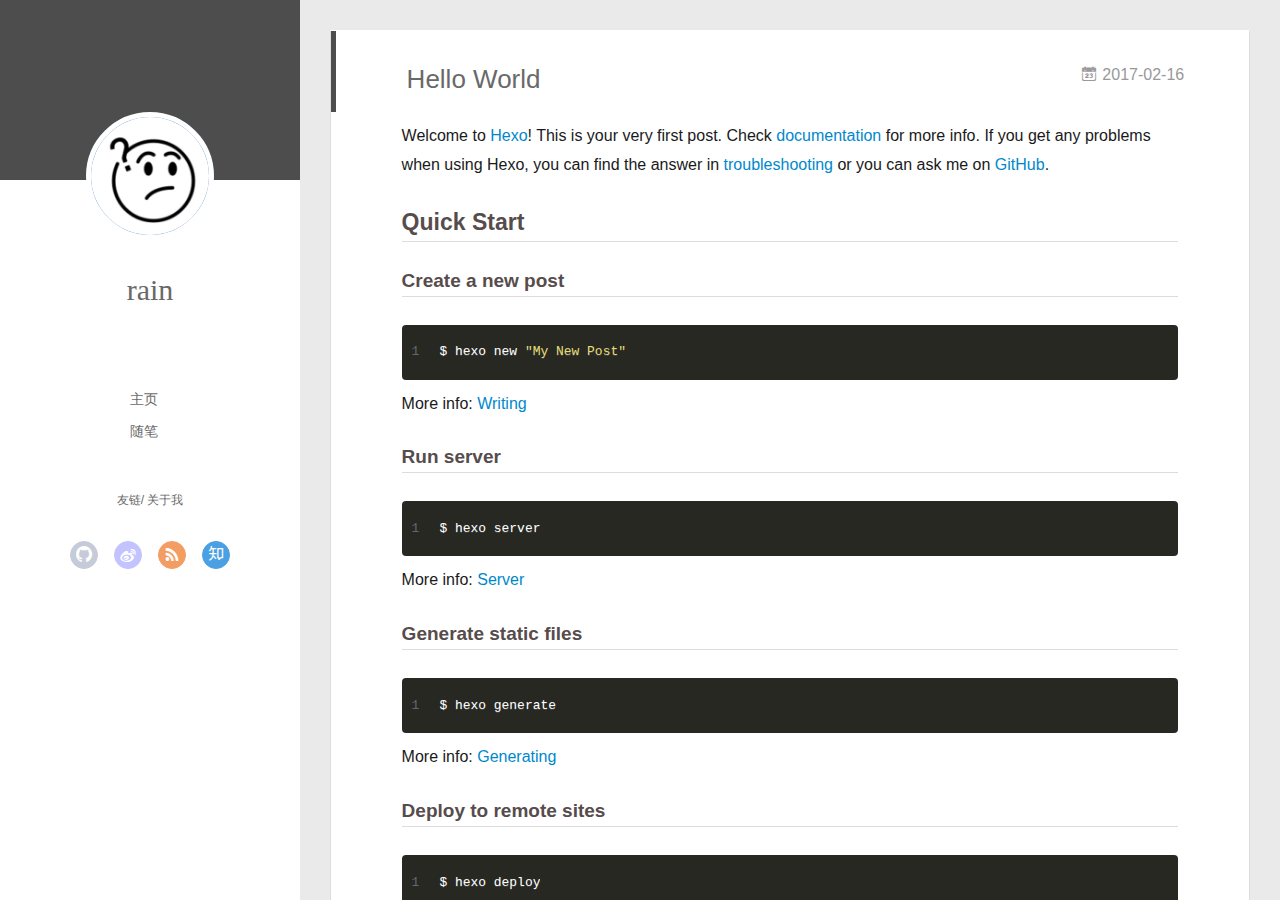
==== commit 4d74c670: "Site updated: 2017-02-17 14:32:58" ====
--- a/index.html
+++ b/index.html
@@ -42,7 +42,7 @@
 <div class="intrude-less">
 	<header id="header" class="inner">
 		<a href="/" class="profilepic">
-			<img src="/img/ava.jpg" class="js-avatar">
+			<img src="/img/avatar.png" class="js-avatar">
 		</a>
 		<hgroup>
 		  <h1 class="header-author"><a href="/">rain</a></h1>
@@ -54,15 +54,13 @@
 			
 				<li><a href="/">主页</a></li>
 	        
-				<li><a href="/tags/随笔/">随笔</a></li>
+				<li><a href="#">随笔</a></li>
 	        
 			</ul>
 		</nav>
 		<nav class="header-smart-menu">
     		
     			
-    			<a q-on="click: openSlider(e, 'innerArchive')" href="javascript:void(0)">所有文章</a>
-    			
             
     			
     			<a q-on="click: openSlider(e, 'friends')" href="javascript:void(0)">友链</a>
@@ -82,7 +80,7 @@
 		        
 					<a class="rss" target="_blank" href="#" title="rss"><i class="icon-rss"></i></a>
 		        
-					<a class="zhihu" target="_blank" href="#" title="zhihu"><i class="icon-zhihu"></i></a>
+					<a class="zhihu" target="_blank" href="https://www.zhihu.com/people/ritchie-liu/activities" title="zhihu"><i class="icon-zhihu"></i></a>
 		        
 			</div>
 		</nav>
@@ -100,7 +98,7 @@
 	<div class="intrude-less">
 		<header id="header" class="inner">
 			<div class="profilepic">
-				<img src="/img/ava.jpg" class="js-avatar">
+				<img src="/img/avatar.png" class="js-avatar">
 			</div>
 			<hgroup>
 			  <h1 class="header-author js-header-author">rain</h1>
@@ -123,7 +121,7 @@
 			        
 						<a class="rss" target="_blank" href="#" title="rss"><i class="icon-rss"></i></a>
 			        
-						<a class="zhihu" target="_blank" href="#" title="zhihu"><i class="icon-zhihu"></i></a>
+						<a class="zhihu" target="_blank" href="https://www.zhihu.com/people/ritchie-liu/activities" title="zhihu"><i class="icon-zhihu"></i></a>
 			        
 				</div>
 			</nav>
@@ -134,7 +132,7 @@
 				
 					<li style="width: 50%"><a href="/">主页</a></li>
 		        
-					<li style="width: 50%"><a href="/tags/随笔/">随笔</a></li>
+					<li style="width: 50%"><a href="#">随笔</a></li>
 		        
 				</ul>
 			</nav>
@@ -239,7 +237,7 @@
 		isCategory: false,
 		open_in_new: false,
 		root: "/",
-		innerArchive: true,
+		innerArchive: false,
 		showTags: false
 	}
 </script>
@@ -253,8 +251,6 @@
     
     
       
-      
-      
     
       
       
@@ -270,75 +266,18 @@
     
     
       
-      <li style="width: 33.333333333333336%" q-on="click: openSlider(e, 'innerArchive')"><a href="javascript:void(0)" q-class="active:innerArchive">所有文章</a></li>
-      
-        
-      
-      <li style="width: 33.333333333333336%" q-on="click: openSlider(e, 'friends')"><a href="javascript:void(0)" q-class="active:friends">友链</a></li>
-      
-        
-      
-      <li style="width: 33.333333333333336%" q-on="click: openSlider(e, 'aboutme')"><a href="javascript:void(0)" q-class="active:aboutme">关于我</a></li>
+        
+      
+      <li style="width: 50%" q-on="click: openSlider(e, 'friends')"><a href="javascript:void(0)" q-class="active:friends">友链</a></li>
+      
+        
+      
+      <li style="width: 50%" q-on="click: openSlider(e, 'aboutme')"><a href="javascript:void(0)" q-class="active:aboutme">关于我</a></li>
       
         
     </ul>
   </div>
   <div class="tools-wrap">
-    
-    	<section class="tools-section tools-section-all" q-show="innerArchive">
-        <div class="search-wrap">
-          <input class="search-ipt" q-model="search" type="text" placeholder="find something…">
-          <i class="icon-search icon" q-show="search|isEmptyStr"></i>
-          <i class="icon-close icon" q-show="search|isNotEmptyStr" q-on="click:clearChose(e)"></i>
-        </div>
-        <div class="widget tagcloud search-tag">
-          <p class="search-tag-wording">tag:</p>
-          <label class="search-switch">
-            <input type="checkbox" q-on="click:toggleTag(e)" q-attr="checked:showTags">
-          </label>
-          <ul class="article-tag-list" q-show="showTags">
-            
-            <div class="clearfix"></div>
-          </ul>
-        </div>
-        <ul class="search-ul">
-          <p q-show="jsonFail" style="padding: 20px; font-size: 12px;">
-            缺失模块。<br/>1、在博客根目录（注意不是yilia根目录）执行以下命令：<br/> npm i hexo-generator-json-content --save<br/><br/>
-            2、在根目录_config.yml里添加配置：
-<pre style="font-size: 12px;" q-show="jsonFail">
-  jsonContent:
-    meta: false
-    pages: false
-    posts:
-      title: true
-      date: true
-      path: true
-      text: true
-      raw: false
-      content: false
-      slug: false
-      updated: false
-      comments: false
-      link: false
-      permalink: false
-      excerpt: false
-      categories: false
-      tags: true
-</pre>
-          </p>
-          <li class="search-li" q-repeat="items" q-show="isShow">
-            <a q-attr="href:path|urlformat" class="search-title"><i class="icon-quo-left icon"></i><span q-text="title"></span></a>
-            <p class="search-time">
-              <i class="icon-calendar icon"></i>
-              <span q-text="date|dateformat"></span>
-            </p>
-            <p class="search-tag">
-              <i class="icon-price-tags icon"></i>
-              <span q-repeat="tags" q-on="click:choseTag(e, name)" q-text="name|tagformat"></span>
-            </p>
-          </li>
-        </ul>
-    	</section>
     
 
     
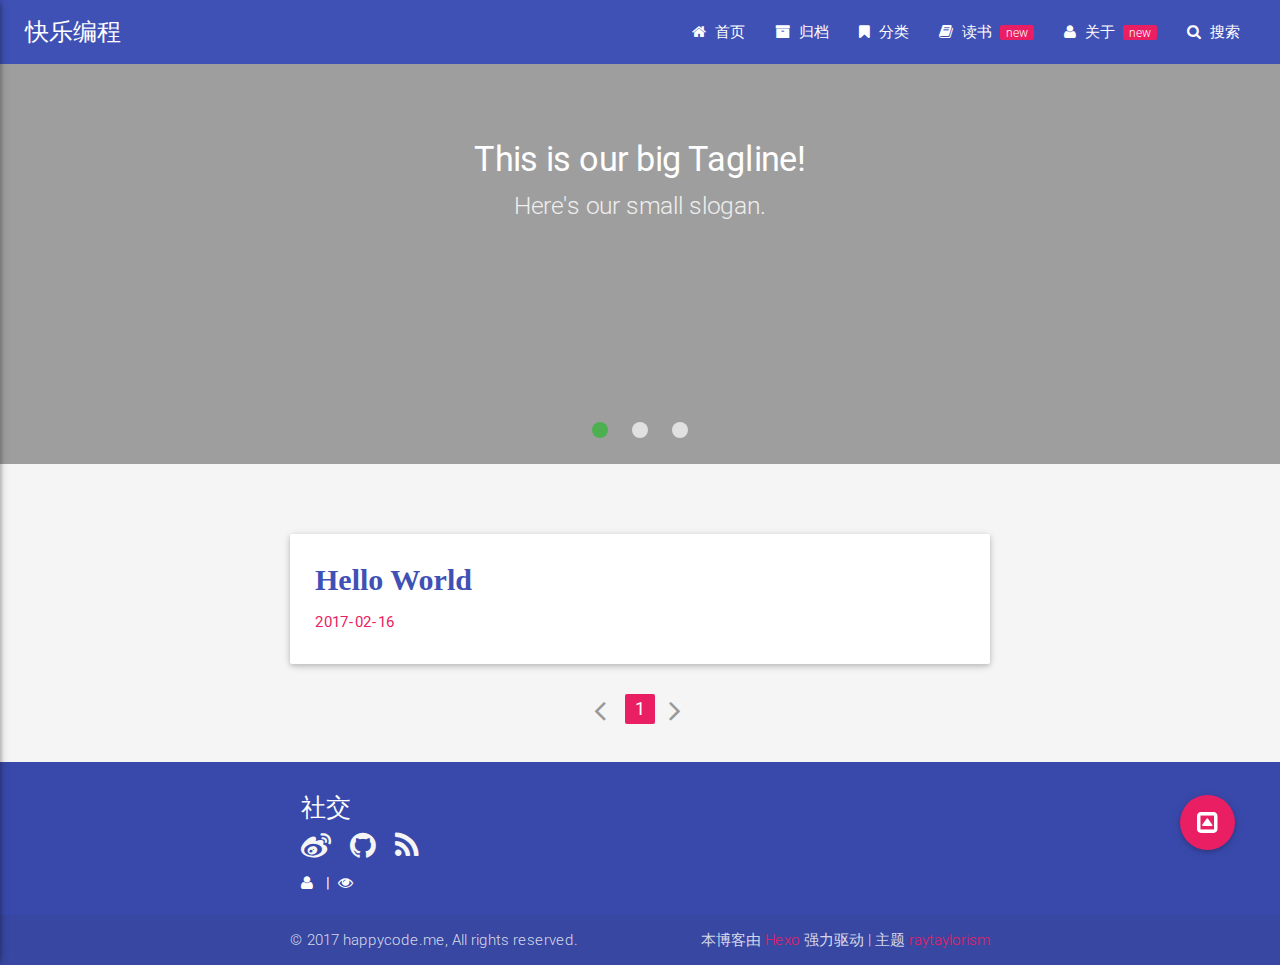
==== commit cd1604c2: "Site updated: 2017-02-19 16:22:40" ====
--- a/index.html
+++ b/index.html
@@ -1,367 +1,570 @@
-<!DOCTYPE html>
+<!DOCTYPE HTML>
 <html>
 <head>
-  <meta charset="utf-8">
-  
-  <meta name="renderer" content="webkit">
-  <meta http-equiv="X-UA-Compatible" content="IE=edge" >
-  <link rel="dns-prefetch" href="http://yoursite.com">
-  <title>Happy Code</title>
+    <meta charset="utf-8">
+    <meta http-equiv="X-UA-Compatible" content="chrome=1">
+    <meta name="viewport" content="width=device-width, initial-scale=1, maximum-scale=1, user-scalable=no">
+
+    
+
+    <title></title>
+    <meta name="author" content="rain">
+    
+    
   <meta name="viewport" content="width=device-width, initial-scale=1, maximum-scale=1">
-  <meta property="og:type" content="website">
-<meta property="og:title" content="Happy Code">
-<meta property="og:url" content="http://yoursite.com/index.html">
-<meta property="og:site_name" content="Happy Code">
-<meta name="twitter:card" content="summary">
-<meta name="twitter:title" content="Happy Code">
-  
-    <link rel="alternative" href="/atom.xml" title="Happy Code" type="application/atom+xml">
-  
-  
-    <link rel="icon" href="/favicon.png">
-  
-  <link rel="stylesheet" type="text/css" href="/./main.2d7529.css">
-  <style type="text/css">
-  
-    #container.show {
-      background: linear-gradient(200deg,#a0cfe4,#e8c37e);
-    }
-  </style>
-  
-
-  
-
+
+    
+    <meta property="og:site_name" content="快乐编程"/>
+
+    
+    <meta property="og:image" content="undefined"/>
+    
+
+    <link rel="icon" type="image/png" href="/favicon.png">
+    <link rel="alternate" href="/atom.xml" title="快乐编程" type="application/atom+xml">
+    <link rel="stylesheet" href="/css/lib/materialize.min.css">
+    <link rel="stylesheet" href="/css/lib/font-awesome.min.css">
+    <link rel="stylesheet" href="/css/style.css" media="screen" type="text/css">
+
+    
+        <link rel="stylesheet" href="/css/lib/prettify-tomorrow-night-eighties.css" type="text/css">
+    
+    <!--[if lt IE 9]><script src="//html5shiv.googlecode.com/svn/trunk/html5.js"></script><![endif]-->
 </head>
 
+
 <body>
-  <div id="container" q-class="show:isCtnShow">
-    <canvas id="anm-canvas" class="anm-canvas"></canvas>
-    <div class="left-col" q-class="show:isShow">
-      
-<div class="overlay" style="background: #4d4d4d"></div>
-<div class="intrude-less">
-	<header id="header" class="inner">
-		<a href="/" class="profilepic">
-			<img src="/img/avatar.png" class="js-avatar">
-		</a>
-		<hgroup>
-		  <h1 class="header-author"><a href="/">rain</a></h1>
-		</hgroup>
-		
-
-		<nav class="header-menu">
-			<ul>
-			
-				<li><a href="/">主页</a></li>
-	        
-				<li><a href="#">随笔</a></li>
-	        
-			</ul>
-		</nav>
-		<nav class="header-smart-menu">
-    		
-    			
-            
-    			
-    			<a q-on="click: openSlider(e, 'friends')" href="javascript:void(0)">友链</a>
-    			
-            
-    			
-    			<a q-on="click: openSlider(e, 'aboutme')" href="javascript:void(0)">关于我</a>
-    			
-            
-		</nav>
-		<nav class="header-nav">
-			<div class="social">
-				
-					<a class="github" target="_blank" href="#" title="github"><i class="icon-github"></i></a>
-		        
-					<a class="weibo" target="_blank" href="#" title="weibo"><i class="icon-weibo"></i></a>
-		        
-					<a class="rss" target="_blank" href="#" title="rss"><i class="icon-rss"></i></a>
-		        
-					<a class="zhihu" target="_blank" href="https://www.zhihu.com/people/ritchie-liu/activities" title="zhihu"><i class="icon-zhihu"></i></a>
-		        
-			</div>
-		</nav>
-	</header>		
-</div>
-
-    </div>
-    <div class="mid-col" q-class="show:isShow,hide:isShow|isFalse">
-      
-<nav id="mobile-nav">
-  	<div class="overlay js-overlay" style="background: #4d4d4d"></div>
-	<div class="btnctn js-mobile-btnctn">
-  		<div class="slider-trigger list" q-on="click: openSlider(e)"><i class="icon icon-sort"></i></div>
-	</div>
-	<div class="intrude-less">
-		<header id="header" class="inner">
-			<div class="profilepic">
-				<img src="/img/avatar.png" class="js-avatar">
-			</div>
-			<hgroup>
-			  <h1 class="header-author js-header-author">rain</h1>
-			</hgroup>
-			
-			
-			
-				
-			
-				
-			
-			
-			
-			<nav class="header-nav">
-				<div class="social">
-					
-						<a class="github" target="_blank" href="#" title="github"><i class="icon-github"></i></a>
-			        
-						<a class="weibo" target="_blank" href="#" title="weibo"><i class="icon-weibo"></i></a>
-			        
-						<a class="rss" target="_blank" href="#" title="rss"><i class="icon-rss"></i></a>
-			        
-						<a class="zhihu" target="_blank" href="https://www.zhihu.com/people/ritchie-liu/activities" title="zhihu"><i class="icon-zhihu"></i></a>
-			        
-				</div>
-			</nav>
-
-			<nav class="header-menu js-header-menu">
-				<ul style="width: 50%">
-				
-				
-					<li style="width: 50%"><a href="/">主页</a></li>
-		        
-					<li style="width: 50%"><a href="#">随笔</a></li>
-		        
-				</ul>
-			</nav>
-		</header>				
-	</div>
-	<div class="mobile-mask" style="display:none" q-show="isShow"></div>
-</nav>
-
-      <div id="wrapper" class="body-wrap">
-        <div class="menu-l">
-          <div class="canvas-wrap">
-            <canvas data-colors="#eaeaea" data-sectionHeight="100" data-contentId="js-content" id="myCanvas1" class="anm-canvas"></canvas>
-          </div>
-          <div id="js-content" class="content-ll">
-            
-  
-    <article id="post-hello-world" class="article article-type-post  article-index" itemscope itemprop="blogPost">
-  <div class="article-inner">
-    
-      <header class="article-header">
-        
-  
-    <h1 itemprop="name">
-      <a class="article-title" href="/2017/02/16/hello-world/">Hello World</a>
-    </h1>
-  
-
-        
-        <a href="/2017/02/16/hello-world/" class="archive-article-date">
-  	<time datetime="2017-02-16T04:15:32.570Z" itemprop="datePublished"><i class="icon-calendar icon"></i>2017-02-16</time>
-</a>
-        
-      </header>
-    
-    <div class="article-entry" itemprop="articleBody">
-      
-        <p>Welcome to <a href="https://hexo.io/" target="_blank" rel="external">Hexo</a>! This is your very first post. Check <a href="https://hexo.io/docs/" target="_blank" rel="external">documentation</a> for more info. If you get any problems when using Hexo, you can find the answer in <a href="https://hexo.io/docs/troubleshooting.html" target="_blank" rel="external">troubleshooting</a> or you can ask me on <a href="https://github.com/hexojs/hexo/issues" target="_blank" rel="external">GitHub</a>.</p>
-<h2 id="Quick-Start"><a href="#Quick-Start" class="headerlink" title="Quick Start"></a>Quick Start</h2><h3 id="Create-a-new-post"><a href="#Create-a-new-post" class="headerlink" title="Create a new post"></a>Create a new post</h3><figure class="highlight bash"><table><tr><td class="gutter"><pre><div class="line">1</div></pre></td><td class="code"><pre><div class="line">$ hexo new <span class="string">"My New Post"</span></div></pre></td></tr></table></figure>
-<p>More info: <a href="https://hexo.io/docs/writing.html" target="_blank" rel="external">Writing</a></p>
-<h3 id="Run-server"><a href="#Run-server" class="headerlink" title="Run server"></a>Run server</h3><figure class="highlight bash"><table><tr><td class="gutter"><pre><div class="line">1</div></pre></td><td class="code"><pre><div class="line">$ hexo server</div></pre></td></tr></table></figure>
-<p>More info: <a href="https://hexo.io/docs/server.html" target="_blank" rel="external">Server</a></p>
-<h3 id="Generate-static-files"><a href="#Generate-static-files" class="headerlink" title="Generate static files"></a>Generate static files</h3><figure class="highlight bash"><table><tr><td class="gutter"><pre><div class="line">1</div></pre></td><td class="code"><pre><div class="line">$ hexo generate</div></pre></td></tr></table></figure>
-<p>More info: <a href="https://hexo.io/docs/generating.html" target="_blank" rel="external">Generating</a></p>
-<h3 id="Deploy-to-remote-sites"><a href="#Deploy-to-remote-sites" class="headerlink" title="Deploy to remote sites"></a>Deploy to remote sites</h3><figure class="highlight bash"><table><tr><td class="gutter"><pre><div class="line">1</div></pre></td><td class="code"><pre><div class="line">$ hexo deploy</div></pre></td></tr></table></figure>
-<p>More info: <a href="https://hexo.io/docs/deployment.html" target="_blank" rel="external">Deployment</a></p>
-
-      
-
-      
-    </div>
-    <div class="article-info article-info-index">
-      
-      
-      
-
-      
-        <p class="article-more-link">
-          <a class="article-more-a" href="/2017/02/16/hello-world/">展开全文 >></a>
-        </p>
-      
-
-      
-      <div class="clearfix"></div>
-    </div>
-  </div>
-</article>
-
-
-
-
-
-
-
-
-  
-  
-
-
-          </div>
-        </div>
-      </div>
-      <footer id="footer">
-  <div class="outer">
-    <div id="footer-info">
-    	<div class="footer-left">
-    		&copy; 2017 rain
-    	</div>
-      	<div class="footer-right">
-      		<a href="http://hexo.io/" target="_blank">Hexo</a>  Theme <a href="https://github.com/litten/hexo-theme-yilia" target="_blank">Yilia</a> by Litten
-      	</div>
-    </div>
-  </div>
-</footer>
-    </div>
-    <script>
-	var yiliaConfig = {
-		mathjax: false,
-		isHome: true,
-		isPost: false,
-		isArchive: false,
-		isTag: false,
-		isCategory: false,
-		open_in_new: false,
-		root: "/",
-		innerArchive: false,
-		showTags: false
-	}
-</script>
-
-<script>!function(t){function n(r){if(e[r])return e[r].exports;var o=e[r]={exports:{},id:r,loaded:!1};return t[r].call(o.exports,o,o.exports,n),o.loaded=!0,o.exports}var e={};return n.m=t,n.c=e,n.p="./",n(0)}([function(t,n,e){"use strict";function r(t){return t&&t.__esModule?t:{default:t}}function o(t,n){var e=/\/|index.html/g;return t.replace(e,"")===n.replace(e,"")}function i(){for(var t=document.querySelectorAll(".js-header-menu li a"),n=window.location.pathname,e=0,r=t.length;e<r;e++){var i=t[e];o(n,i.getAttribute("href"))&&(0,d.default)(i,"active")}}function u(t){for(var n=t.offsetLeft,e=t.offsetParent;null!==e;)n+=e.offsetLeft,e=e.offsetParent;return n}function f(t){for(var n=t.offsetTop,e=t.offsetParent;null!==e;)n+=e.offsetTop,e=e.offsetParent;return n}function c(t,n,e,r,o){var i=u(t),c=f(t)-n;if(c-e<=o){var a=t.$newDom;a||(a=t.cloneNode(!0),(0,h.default)(t,a),t.$newDom=a,a.style.position="fixed",a.style.top=(e||c)+"px",a.style.left=i+"px",a.style.zIndex=r||2,a.style.width="100%",a.style.color="#fff"),a.style.visibility="visible",t.style.visibility="hidden"}else{t.style.visibility="visible";var s=t.$newDom;s&&(s.style.visibility="hidden")}}function a(){var t=document.querySelector(".js-overlay"),n=document.querySelector(".js-header-menu");c(t,document.body.scrollTop,-63,2,0),c(n,document.body.scrollTop,1,3,0)}function s(){document.querySelector("#container").addEventListener("scroll",function(t){a()}),window.addEventListener("scroll",function(t){a()}),a()}function l(){x.default.versions.mobile&&window.screen.width<800&&(i(),s())}var p=e(71),d=r(p),v=e(72),y=(r(v),e(84)),h=r(y),b=e(69),x=r(b),m=e(75),g=r(m),w=e(70);l(),(0,w.addLoadEvent)(function(){g.default.init()}),t.exports={}},function(t,n){var e=t.exports="undefined"!=typeof window&&window.Math==Math?window:"undefined"!=typeof self&&self.Math==Math?self:Function("return this")();"number"==typeof __g&&(__g=e)},function(t,n){var e={}.hasOwnProperty;t.exports=function(t,n){return e.call(t,n)}},function(t,n,e){var r=e(49),o=e(15);t.exports=function(t){return r(o(t))}},function(t,n,e){t.exports=!e(8)(function(){return 7!=Object.defineProperty({},"a",{get:function(){return 7}}).a})},function(t,n,e){var r=e(6),o=e(12);t.exports=e(4)?function(t,n,e){return r.f(t,n,o(1,e))}:function(t,n,e){return t[n]=e,t}},function(t,n,e){var r=e(10),o=e(30),i=e(24),u=Object.defineProperty;n.f=e(4)?Object.defineProperty:function(t,n,e){if(r(t),n=i(n,!0),r(e),o)try{return u(t,n,e)}catch(t){}if("get"in e||"set"in e)throw TypeError("Accessors not supported!");return"value"in e&&(t[n]=e.value),t}},function(t,n,e){var r=e(22)("wks"),o=e(13),i=e(1).Symbol,u="function"==typeof i,f=t.exports=function(t){return r[t]||(r[t]=u&&i[t]||(u?i:o)("Symbol."+t))};f.store=r},function(t,n){t.exports=function(t){try{return!!t()}catch(t){return!0}}},function(t,n,e){var r=e(35),o=e(16);t.exports=Object.keys||function(t){return r(t,o)}},function(t,n,e){var r=e(11);t.exports=function(t){if(!r(t))throw TypeError(t+" is not an object!");return t}},function(t,n){t.exports=function(t){return"object"==typeof t?null!==t:"function"==typeof t}},function(t,n){t.exports=function(t,n){return{enumerable:!(1&t),configurable:!(2&t),writable:!(4&t),value:n}}},function(t,n){var e=0,r=Math.random();t.exports=function(t){return"Symbol(".concat(void 0===t?"":t,")_",(++e+r).toString(36))}},function(t,n){var e=t.exports={version:"2.4.0"};"number"==typeof __e&&(__e=e)},function(t,n){t.exports=function(t){if(void 0==t)throw TypeError("Can't call method on  "+t);return t}},function(t,n){t.exports="constructor,hasOwnProperty,isPrototypeOf,propertyIsEnumerable,toLocaleString,toString,valueOf".split(",")},function(t,n){t.exports={}},function(t,n){t.exports=!0},function(t,n){n.f={}.propertyIsEnumerable},function(t,n,e){var r=e(6).f,o=e(2),i=e(7)("toStringTag");t.exports=function(t,n,e){t&&!o(t=e?t:t.prototype,i)&&r(t,i,{configurable:!0,value:n})}},function(t,n,e){var r=e(22)("keys"),o=e(13);t.exports=function(t){return r[t]||(r[t]=o(t))}},function(t,n,e){var r=e(1),o="__core-js_shared__",i=r[o]||(r[o]={});t.exports=function(t){return i[t]||(i[t]={})}},function(t,n){var e=Math.ceil,r=Math.floor;t.exports=function(t){return isNaN(t=+t)?0:(t>0?r:e)(t)}},function(t,n,e){var r=e(11);t.exports=function(t,n){if(!r(t))return t;var e,o;if(n&&"function"==typeof(e=t.toString)&&!r(o=e.call(t)))return o;if("function"==typeof(e=t.valueOf)&&!r(o=e.call(t)))return o;if(!n&&"function"==typeof(e=t.toString)&&!r(o=e.call(t)))return o;throw TypeError("Can't convert object to primitive value")}},function(t,n,e){var r=e(1),o=e(14),i=e(18),u=e(26),f=e(6).f;t.exports=function(t){var n=o.Symbol||(o.Symbol=i?{}:r.Symbol||{});"_"==t.charAt(0)||t in n||f(n,t,{value:u.f(t)})}},function(t,n,e){n.f=e(7)},function(t,n,e){var r=e(1),o=e(14),i=e(46),u=e(5),f="prototype",c=function(t,n,e){var a,s,l,p=t&c.F,d=t&c.G,v=t&c.S,y=t&c.P,h=t&c.B,b=t&c.W,x=d?o:o[n]||(o[n]={}),m=x[f],g=d?r:v?r[n]:(r[n]||{})[f];d&&(e=n);for(a in e)s=!p&&g&&void 0!==g[a],s&&a in x||(l=s?g[a]:e[a],x[a]=d&&"function"!=typeof g[a]?e[a]:h&&s?i(l,r):b&&g[a]==l?function(t){var n=function(n,e,r){if(this instanceof t){switch(arguments.length){case 0:return new t;case 1:return new t(n);case 2:return new t(n,e)}return new t(n,e,r)}return t.apply(this,arguments)};return n[f]=t[f],n}(l):y&&"function"==typeof l?i(Function.call,l):l,y&&((x.virtual||(x.virtual={}))[a]=l,t&c.R&&m&&!m[a]&&u(m,a,l)))};c.F=1,c.G=2,c.S=4,c.P=8,c.B=16,c.W=32,c.U=64,c.R=128,t.exports=c},function(t,n){var e={}.toString;t.exports=function(t){return e.call(t).slice(8,-1)}},function(t,n,e){var r=e(11),o=e(1).document,i=r(o)&&r(o.createElement);t.exports=function(t){return i?o.createElement(t):{}}},function(t,n,e){t.exports=!e(4)&&!e(8)(function(){return 7!=Object.defineProperty(e(29)("div"),"a",{get:function(){return 7}}).a})},function(t,n,e){"use strict";var r=e(18),o=e(27),i=e(36),u=e(5),f=e(2),c=e(17),a=e(51),s=e(20),l=e(58),p=e(7)("iterator"),d=!([].keys&&"next"in[].keys()),v="@@iterator",y="keys",h="values",b=function(){return this};t.exports=function(t,n,e,x,m,g,w){a(e,n,x);var O,S,_,j=function(t){if(!d&&t in A)return A[t];switch(t){case y:return function(){return new e(this,t)};case h:return function(){return new e(this,t)}}return function(){return new e(this,t)}},P=n+" Iterator",E=m==h,M=!1,A=t.prototype,T=A[p]||A[v]||m&&A[m],L=T||j(m),N=m?E?j("entries"):L:void 0,C="Array"==n?A.entries||T:T;if(C&&(_=l(C.call(new t)),_!==Object.prototype&&(s(_,P,!0),r||f(_,p)||u(_,p,b))),E&&T&&T.name!==h&&(M=!0,L=function(){return T.call(this)}),r&&!w||!d&&!M&&A[p]||u(A,p,L),c[n]=L,c[P]=b,m)if(O={values:E?L:j(h),keys:g?L:j(y),entries:N},w)for(S in O)S in A||i(A,S,O[S]);else o(o.P+o.F*(d||M),n,O);return O}},function(t,n,e){var r=e(10),o=e(55),i=e(16),u=e(21)("IE_PROTO"),f=function(){},c="prototype",a=function(){var t,n=e(29)("iframe"),r=i.length,o="<",u=">";for(n.style.display="none",e(48).appendChild(n),n.src="javascript:",t=n.contentWindow.document,t.open(),t.write(o+"script"+u+"document.F=Object"+o+"/script"+u),t.close(),a=t.F;r--;)delete a[c][i[r]];return a()};t.exports=Object.create||function(t,n){var e;return null!==t?(f[c]=r(t),e=new f,f[c]=null,e[u]=t):e=a(),void 0===n?e:o(e,n)}},function(t,n,e){var r=e(35),o=e(16).concat("length","prototype");n.f=Object.getOwnPropertyNames||function(t){return r(t,o)}},function(t,n){n.f=Object.getOwnPropertySymbols},function(t,n,e){var r=e(2),o=e(3),i=e(45)(!1),u=e(21)("IE_PROTO");t.exports=function(t,n){var e,f=o(t),c=0,a=[];for(e in f)e!=u&&r(f,e)&&a.push(e);for(;n.length>c;)r(f,e=n[c++])&&(~i(a,e)||a.push(e));return a}},function(t,n,e){t.exports=e(5)},function(t,n,e){var r=e(15);t.exports=function(t){return Object(r(t))}},function(t,n,e){t.exports={default:e(41),__esModule:!0}},function(t,n,e){t.exports={default:e(42),__esModule:!0}},function(t,n,e){"use strict";function r(t){return t&&t.__esModule?t:{default:t}}n.__esModule=!0;var o=e(39),i=r(o),u=e(38),f=r(u),c="function"==typeof f.default&&"symbol"==typeof i.default?function(t){return typeof t}:function(t){return t&&"function"==typeof f.default&&t.constructor===f.default&&t!==f.default.prototype?"symbol":typeof t};n.default="function"==typeof f.default&&"symbol"===c(i.default)?function(t){return"undefined"==typeof t?"undefined":c(t)}:function(t){return t&&"function"==typeof f.default&&t.constructor===f.default&&t!==f.default.prototype?"symbol":"undefined"==typeof t?"undefined":c(t)}},function(t,n,e){e(65),e(63),e(66),e(67),t.exports=e(14).Symbol},function(t,n,e){e(64),e(68),t.exports=e(26).f("iterator")},function(t,n){t.exports=function(t){if("function"!=typeof t)throw TypeError(t+" is not a function!");return t}},function(t,n){t.exports=function(){}},function(t,n,e){var r=e(3),o=e(61),i=e(60);t.exports=function(t){return function(n,e,u){var f,c=r(n),a=o(c.length),s=i(u,a);if(t&&e!=e){for(;a>s;)if(f=c[s++],f!=f)return!0}else for(;a>s;s++)if((t||s in c)&&c[s]===e)return t||s||0;return!t&&-1}}},function(t,n,e){var r=e(43);t.exports=function(t,n,e){if(r(t),void 0===n)return t;switch(e){case 1:return function(e){return t.call(n,e)};case 2:return function(e,r){return t.call(n,e,r)};case 3:return function(e,r,o){return t.call(n,e,r,o)}}return function(){return t.apply(n,arguments)}}},function(t,n,e){var r=e(9),o=e(34),i=e(19);t.exports=function(t){var n=r(t),e=o.f;if(e)for(var u,f=e(t),c=i.f,a=0;f.length>a;)c.call(t,u=f[a++])&&n.push(u);return n}},function(t,n,e){t.exports=e(1).document&&document.documentElement},function(t,n,e){var r=e(28);t.exports=Object("z").propertyIsEnumerable(0)?Object:function(t){return"String"==r(t)?t.split(""):Object(t)}},function(t,n,e){var r=e(28);t.exports=Array.isArray||function(t){return"Array"==r(t)}},function(t,n,e){"use strict";var r=e(32),o=e(12),i=e(20),u={};e(5)(u,e(7)("iterator"),function(){return this}),t.exports=function(t,n,e){t.prototype=r(u,{next:o(1,e)}),i(t,n+" Iterator")}},function(t,n){t.exports=function(t,n){return{value:n,done:!!t}}},function(t,n,e){var r=e(9),o=e(3);t.exports=function(t,n){for(var e,i=o(t),u=r(i),f=u.length,c=0;f>c;)if(i[e=u[c++]]===n)return e}},function(t,n,e){var r=e(13)("meta"),o=e(11),i=e(2),u=e(6).f,f=0,c=Object.isExtensible||function(){return!0},a=!e(8)(function(){return c(Object.preventExtensions({}))}),s=function(t){u(t,r,{value:{i:"O"+ ++f,w:{}}})},l=function(t,n){if(!o(t))return"symbol"==typeof t?t:("string"==typeof t?"S":"P")+t;if(!i(t,r)){if(!c(t))return"F";if(!n)return"E";s(t)}return t[r].i},p=function(t,n){if(!i(t,r)){if(!c(t))return!0;if(!n)return!1;s(t)}return t[r].w},d=function(t){return a&&v.NEED&&c(t)&&!i(t,r)&&s(t),t},v=t.exports={KEY:r,NEED:!1,fastKey:l,getWeak:p,onFreeze:d}},function(t,n,e){var r=e(6),o=e(10),i=e(9);t.exports=e(4)?Object.defineProperties:function(t,n){o(t);for(var e,u=i(n),f=u.length,c=0;f>c;)r.f(t,e=u[c++],n[e]);return t}},function(t,n,e){var r=e(19),o=e(12),i=e(3),u=e(24),f=e(2),c=e(30),a=Object.getOwnPropertyDescriptor;n.f=e(4)?a:function(t,n){if(t=i(t),n=u(n,!0),c)try{return a(t,n)}catch(t){}if(f(t,n))return o(!r.f.call(t,n),t[n])}},function(t,n,e){var r=e(3),o=e(33).f,i={}.toString,u="object"==typeof window&&window&&Object.getOwnPropertyNames?Object.getOwnPropertyNames(window):[],f=function(t){try{return o(t)}catch(t){return u.slice()}};t.exports.f=function(t){return u&&"[object Window]"==i.call(t)?f(t):o(r(t))}},function(t,n,e){var r=e(2),o=e(37),i=e(21)("IE_PROTO"),u=Object.prototype;t.exports=Object.getPrototypeOf||function(t){return t=o(t),r(t,i)?t[i]:"function"==typeof t.constructor&&t instanceof t.constructor?t.constructor.prototype:t instanceof Object?u:null}},function(t,n,e){var r=e(23),o=e(15);t.exports=function(t){return function(n,e){var i,u,f=String(o(n)),c=r(e),a=f.length;return c<0||c>=a?t?"":void 0:(i=f.charCodeAt(c),i<55296||i>56319||c+1===a||(u=f.charCodeAt(c+1))<56320||u>57343?t?f.charAt(c):i:t?f.slice(c,c+2):(i-55296<<10)+(u-56320)+65536)}}},function(t,n,e){var r=e(23),o=Math.max,i=Math.min;t.exports=function(t,n){return t=r(t),t<0?o(t+n,0):i(t,n)}},function(t,n,e){var r=e(23),o=Math.min;t.exports=function(t){return t>0?o(r(t),9007199254740991):0}},function(t,n,e){"use strict";var r=e(44),o=e(52),i=e(17),u=e(3);t.exports=e(31)(Array,"Array",function(t,n){this._t=u(t),this._i=0,this._k=n},function(){var t=this._t,n=this._k,e=this._i++;return!t||e>=t.length?(this._t=void 0,o(1)):"keys"==n?o(0,e):"values"==n?o(0,t[e]):o(0,[e,t[e]])},"values"),i.Arguments=i.Array,r("keys"),r("values"),r("entries")},function(t,n){},function(t,n,e){"use strict";var r=e(59)(!0);e(31)(String,"String",function(t){this._t=String(t),this._i=0},function(){var t,n=this._t,e=this._i;return e>=n.length?{value:void 0,done:!0}:(t=r(n,e),this._i+=t.length,{value:t,done:!1})})},function(t,n,e){"use strict";var r=e(1),o=e(2),i=e(4),u=e(27),f=e(36),c=e(54).KEY,a=e(8),s=e(22),l=e(20),p=e(13),d=e(7),v=e(26),y=e(25),h=e(53),b=e(47),x=e(50),m=e(10),g=e(3),w=e(24),O=e(12),S=e(32),_=e(57),j=e(56),P=e(6),E=e(9),M=j.f,A=P.f,T=_.f,L=r.Symbol,N=r.JSON,C=N&&N.stringify,k="prototype",F=d("_hidden"),q=d("toPrimitive"),I={}.propertyIsEnumerable,B=s("symbol-registry"),D=s("symbols"),W=s("op-symbols"),H=Object[k],K="function"==typeof L,R=r.QObject,J=!R||!R[k]||!R[k].findChild,U=i&&a(function(){return 7!=S(A({},"a",{get:function(){return A(this,"a",{value:7}).a}})).a})?function(t,n,e){var r=M(H,n);r&&delete H[n],A(t,n,e),r&&t!==H&&A(H,n,r)}:A,G=function(t){var n=D[t]=S(L[k]);return n._k=t,n},$=K&&"symbol"==typeof L.iterator?function(t){return"symbol"==typeof t}:function(t){return t instanceof L},z=function(t,n,e){return t===H&&z(W,n,e),m(t),n=w(n,!0),m(e),o(D,n)?(e.enumerable?(o(t,F)&&t[F][n]&&(t[F][n]=!1),e=S(e,{enumerable:O(0,!1)})):(o(t,F)||A(t,F,O(1,{})),t[F][n]=!0),U(t,n,e)):A(t,n,e)},Y=function(t,n){m(t);for(var e,r=b(n=g(n)),o=0,i=r.length;i>o;)z(t,e=r[o++],n[e]);return t},Q=function(t,n){return void 0===n?S(t):Y(S(t),n)},X=function(t){var n=I.call(this,t=w(t,!0));return!(this===H&&o(D,t)&&!o(W,t))&&(!(n||!o(this,t)||!o(D,t)||o(this,F)&&this[F][t])||n)},V=function(t,n){if(t=g(t),n=w(n,!0),t!==H||!o(D,n)||o(W,n)){var e=M(t,n);return!e||!o(D,n)||o(t,F)&&t[F][n]||(e.enumerable=!0),e}},Z=function(t){for(var n,e=T(g(t)),r=[],i=0;e.length>i;)o(D,n=e[i++])||n==F||n==c||r.push(n);return r},tt=function(t){for(var n,e=t===H,r=T(e?W:g(t)),i=[],u=0;r.length>u;)!o(D,n=r[u++])||e&&!o(H,n)||i.push(D[n]);return i};K||(L=function(){if(this instanceof L)throw TypeError("Symbol is not a constructor!");var t=p(arguments.length>0?arguments[0]:void 0),n=function(e){this===H&&n.call(W,e),o(this,F)&&o(this[F],t)&&(this[F][t]=!1),U(this,t,O(1,e))};return i&&J&&U(H,t,{configurable:!0,set:n}),G(t)},f(L[k],"toString",function(){return this._k}),j.f=V,P.f=z,e(33).f=_.f=Z,e(19).f=X,e(34).f=tt,i&&!e(18)&&f(H,"propertyIsEnumerable",X,!0),v.f=function(t){return G(d(t))}),u(u.G+u.W+u.F*!K,{Symbol:L});for(var nt="hasInstance,isConcatSpreadable,iterator,match,replace,search,species,split,toPrimitive,toStringTag,unscopables".split(","),et=0;nt.length>et;)d(nt[et++]);for(var nt=E(d.store),et=0;nt.length>et;)y(nt[et++]);u(u.S+u.F*!K,"Symbol",{for:function(t){return o(B,t+="")?B[t]:B[t]=L(t)},keyFor:function(t){if($(t))return h(B,t);throw TypeError(t+" is not a symbol!")},useSetter:function(){J=!0},useSimple:function(){J=!1}}),u(u.S+u.F*!K,"Object",{create:Q,defineProperty:z,defineProperties:Y,getOwnPropertyDescriptor:V,getOwnPropertyNames:Z,getOwnPropertySymbols:tt}),N&&u(u.S+u.F*(!K||a(function(){var t=L();return"[null]"!=C([t])||"{}"!=C({a:t})||"{}"!=C(Object(t))})),"JSON",{stringify:function(t){if(void 0!==t&&!$(t)){for(var n,e,r=[t],o=1;arguments.length>o;)r.push(arguments[o++]);return n=r[1],"function"==typeof n&&(e=n),!e&&x(n)||(n=function(t,n){if(e&&(n=e.call(this,t,n)),!$(n))return n}),r[1]=n,C.apply(N,r)}}}),L[k][q]||e(5)(L[k],q,L[k].valueOf),l(L,"Symbol"),l(Math,"Math",!0),l(r.JSON,"JSON",!0)},function(t,n,e){e(25)("asyncIterator")},function(t,n,e){e(25)("observable")},function(t,n,e){e(62);for(var r=e(1),o=e(5),i=e(17),u=e(7)("toStringTag"),f=["NodeList","DOMTokenList","MediaList","StyleSheetList","CSSRuleList"],c=0;c<5;c++){var a=f[c],s=r[a],l=s&&s.prototype;l&&!l[u]&&o(l,u,a),i[a]=i.Array}},function(t,n){"use strict";var e={versions:function(){var t=window.navigator.userAgent;return{trident:t.indexOf("Trident")>-1,presto:t.indexOf("Presto")>-1,webKit:t.indexOf("AppleWebKit")>-1,gecko:t.indexOf("Gecko")>-1&&t.indexOf("KHTML")==-1,mobile:!!t.match(/AppleWebKit.*Mobile.*/),ios:!!t.match(/\(i[^;]+;( U;)? CPU.+Mac OS X/),android:t.indexOf("Android")>-1||t.indexOf("Linux")>-1,iPhone:t.indexOf("iPhone")>-1||t.indexOf("Mac")>-1,iPad:t.indexOf("iPad")>-1,webApp:t.indexOf("Safari")==-1,weixin:t.indexOf("MicroMessenger")==-1}}()};t.exports=e},function(t,n,e){"use strict";function r(t){return t&&t.__esModule?t:{default:t}}var o=e(40),i=r(o),u=function(){function t(t,n,e){return n||e?String.fromCharCode(n||e):o[t]||t}function n(t){return l[t]}var e=/&quot;|&lt;|&gt;|&amp;|&nbsp;|&apos;|&#(\d+);|&#(\d+)/g,r=/['<> "&]/g,o={"&quot;":'"',"&lt;":"<","&gt;":">","&amp;":"&","&nbsp;":" "},f=/\u00a0/g,c=/<br\s*\/?>/gi,a=/\r?\n/g,s=/\s/g,l={};for(var p in o)l[o[p]]=p;return o["&apos;"]="'",l["'"]="&#39;",{encode:function(t){return t?(""+t).replace(r,n).replace(a,"<br/>").replace(s,"&nbsp;"):""},decode:function(n){return n?(""+n).replace(c,"\n").replace(e,t).replace(f," "):""},encodeBase16:function(t){if(!t)return t;t+="";for(var n=[],e=0,r=t.length;r>e;e++)n.push(t.charCodeAt(e).toString(16).toUpperCase());return n.join("")},encodeBase16forJSON:function(t){if(!t)return t;t=t.replace(/[\u4E00-\u9FBF]/gi,function(t){return escape(t).replace("%u","\\u")});for(var n=[],e=0,r=t.length;r>e;e++)n.push(t.charCodeAt(e).toString(16).toUpperCase());return n.join("")},decodeBase16:function(t){if(!t)return t;t+="";for(var n=[],e=0,r=t.length;r>e;e+=2)n.push(String.fromCharCode("0x"+t.slice(e,e+2)));return n.join("")},encodeObject:function(t){if(t instanceof Array)for(var n=0,e=t.length;e>n;n++)t[n]=u.encodeObject(t[n]);else if("object"==("undefined"==typeof t?"undefined":(0,i.default)(t)))for(var r in t)t[r]=u.encodeObject(t[r]);else if("string"==typeof t)return u.encode(t);return t},loadScript:function(t){var n=document.createElement("script");document.getElementsByTagName("body")[0].appendChild(n),n.setAttribute("src",t)},addLoadEvent:function(t){var n=window.onload;"function"!=typeof window.onload?window.onload=t:window.onload=function(){n(),t()}}}}();t.exports=u},function(t,n){function e(t,n){t.classList?t.classList.add(n):t.className+=" "+n}t.exports=e},function(t,n){function e(t,n){if(t.classList)t.classList.remove(n);else{var e=new RegExp("(^|\\b)"+n.split(" ").join("|")+"(\\b|$)","gi");t.className=t.className.replace(e," ")}}t.exports=e},,,function(t,n){"use strict";function e(){var t=document.querySelector("#page-nav");if(t&&!document.querySelector("#page-nav .extend.prev")&&(t.innerHTML='<a class="extend prev disabled" rel="prev">&laquo; Prev</a>'+t.innerHTML),t&&!document.querySelector("#page-nav .extend.next")&&(t.innerHTML=t.innerHTML+'<a class="extend next disabled" rel="next">Next &raquo;</a>'),yiliaConfig&&yiliaConfig.open_in_new){var n=document.querySelectorAll(".article-entry a:not(.article-more-a)");n.forEach(function(t){t.setAttribute("target","_blank")})}var e=document.querySelector("#js-aboutme");e&&0!==e.length&&(e.innerHTML=e.innerText)}t.exports={init:e}},,,,,,,,,function(t,n){function e(t,n){if("string"==typeof n)return t.insertAdjacentHTML("afterend",n);var e=t.nextSibling;return e?t.parentNode.insertBefore(n,e):t.parentNode.appendChild(n)}t.exports=e}])</script><script src="/./main.2d7529.js"></script><script>!function(){var e=function(e){var t=document.createElement("script");document.getElementsByTagName("body")[0].appendChild(t),t.setAttribute("src",e)};e("/slider.885efe.js")}()</script>
-
-
-    
-<div class="tools-col" q-class="show:isShow,hide:isShow|isFalse" q-on="click:stop(e)">
-  <div class="tools-nav header-menu">
-    
-    
-      
-    
-      
-      
-      
-    
-      
-      
-      
-    
-    
-
-    <ul style="width: 70%">
-    
-    
-      
-        
-      
-      <li style="width: 50%" q-on="click: openSlider(e, 'friends')"><a href="javascript:void(0)" q-class="active:friends">友链</a></li>
-      
-        
-      
-      <li style="width: 50%" q-on="click: openSlider(e, 'aboutme')"><a href="javascript:void(0)" q-class="active:aboutme">关于我</a></li>
-      
-        
-    </ul>
-  </div>
-  <div class="tools-wrap">
-    
-
-    
-    	<section class="tools-section tools-section-friends" q-show="friends">
-  		
-    	</section>
-    
-
-    
-    	<section class="tools-section tools-section-me" q-show="aboutme">
-  	  	
-  	  		<div class="aboutme-wrap" id="js-aboutme">Too young, Too naive</div>
-  	  	
-    	</section>
-    
-  </div>
-  
-</div>
-    <!-- Root element of PhotoSwipe. Must have class pswp. -->
-<div class="pswp" tabindex="-1" role="dialog" aria-hidden="true">
-
-    <!-- Background of PhotoSwipe. 
-         It's a separate element as animating opacity is faster than rgba(). -->
-    <div class="pswp__bg"></div>
-
-    <!-- Slides wrapper with overflow:hidden. -->
-    <div class="pswp__scroll-wrap">
-
-        <!-- Container that holds slides. 
-            PhotoSwipe keeps only 3 of them in the DOM to save memory.
-            Don't modify these 3 pswp__item elements, data is added later on. -->
-        <div class="pswp__container">
-            <div class="pswp__item"></div>
-            <div class="pswp__item"></div>
-            <div class="pswp__item"></div>
-        </div>
-
-        <!-- Default (PhotoSwipeUI_Default) interface on top of sliding area. Can be changed. -->
-        <div class="pswp__ui pswp__ui--hidden">
-
-            <div class="pswp__top-bar">
-
-                <!--  Controls are self-explanatory. Order can be changed. -->
-
-                <div class="pswp__counter"></div>
-
-                <button class="pswp__button pswp__button--close" title="Close (Esc)"></button>
-
-                <button class="pswp__button pswp__button--share" style="display:none" title="Share"></button>
-
-                <button class="pswp__button pswp__button--fs" title="Toggle fullscreen"></button>
-
-                <button class="pswp__button pswp__button--zoom" title="Zoom in/out"></button>
-
-                <!-- Preloader demo http://codepen.io/dimsemenov/pen/yyBWoR -->
-                <!-- element will get class pswp__preloader--active when preloader is running -->
-                <div class="pswp__preloader">
-                    <div class="pswp__preloader__icn">
-                      <div class="pswp__preloader__cut">
-                        <div class="pswp__preloader__donut"></div>
-                      </div>
+    <img src="/weixin_favicon.png" style="position: absolute; left: -9999px; opacity: 0; filter: alpha(opacity=0);">
+
+    <nav class="indigo">
+    <div class="nav-wrapper">
+        <a href="#" data-activates="main-menu" class="button-collapse">
+            <i class="fa fa-navicon"></i>
+        </a>
+        <div class="">
+            <a href="/" class="brand-logo hide-on-med-and-down">快乐编程</a>
+            <ul class="right hide-on-med-and-down">
+                
+                    <li>
+                        <a class="menu-home " href="/" >
+                            <i class="fa fa-home "></i>
+                            
+                            首页
+                        </a>
+                    </li>
+                
+                    <li>
+                        <a class="menu-archive " href="/archives" >
+                            <i class="fa fa-archive "></i>
+                            
+                            归档
+                        </a>
+                    </li>
+                
+                    <li>
+                        <a class="menu-category category-menu" href="javascript:;" data-activates="category-menu" >
+                            <i class="fa fa-bookmark "></i>
+                            
+                            分类
+                        </a>
+                    </li>
+                
+                    <li>
+                        <a class="menu-reading " href="/reading" >
+                            <i class="fa fa-book "></i>
+                            
+                            读书
+                        </a>
+                    </li>
+                
+                    <li>
+                        <a class="menu-about " href="/about" >
+                            <i class="fa fa-user "></i>
+                            
+                            关于
+                        </a>
+                    </li>
+                
+                    <li>
+                        <a class="menu-search modal-trigger " href="#search" >
+                            <i class="fa fa-search "></i>
+                            
+                            搜索
+                        </a>
+                    </li>
+                
+            </ul>
+            <div>
+    <ul class="side-nav indigo darken-1" id="main-menu">
+        
+        <li class="side-user">
+            <div class="row">
+                <div class="col s4 no-padding">
+                    <img class="avatar-image circle responsive-img" src="http://ww2.sinaimg.cn/small/74990035jw1f1rjkd681bj20rs0rsdhg.jpg" alt="User Avatar">
+                </div>
+                <div class="info col s8 valign-wrapper no-padding">
+                    <div class="valign">
+                        <p class="name">你的大名</p>
+                        <p class="desc">Web前端/iOS/技术宅</p>
                     </div>
                 </div>
             </div>
-
-            <div class="pswp__share-modal pswp__share-modal--hidden pswp__single-tap">
-                <div class="pswp__share-tooltip"></div> 
+        </li>
+        
+
+        
+            <li class="no-padding">
+                <a class="waves-effect menu-home " href="/" >
+                    <i class="fa fa-home "></i>
+                    
+                    首页
+                </a>
+            </li>
+        
+            <li class="no-padding">
+                <a class="waves-effect menu-archive " href="/archives" >
+                    <i class="fa fa-archive "></i>
+                    
+                    归档
+                </a>
+            </li>
+        
+            <li class="no-padding">
+                <a class="waves-effect menu-category category-menu" href="javascript:;" data-activates="category-menu" >
+                    <i class="fa fa-bookmark "></i>
+                    
+                    分类
+                </a>
+            </li>
+        
+            <li class="no-padding">
+                <a class="waves-effect menu-reading " href="/reading" >
+                    <i class="fa fa-book "></i>
+                    
+                    读书
+                </a>
+            </li>
+        
+            <li class="no-padding">
+                <a class="waves-effect menu-about " href="/about" >
+                    <i class="fa fa-user "></i>
+                    
+                    关于
+                </a>
+            </li>
+        
+            <li class="no-padding">
+                <a class="waves-effect menu-search modal-trigger " href="#search" >
+                    <i class="fa fa-search "></i>
+                    
+                    搜索
+                </a>
+            </li>
+        
+    </ul>
+
+    <ul class="side-nav indigo darken-1" id="category-menu">
+    
+
+            
+
+    </ul>
+</div>
+
+        </div>
+    </div>
+</nav>
+
+<div id="search" class="modal search-modal">
+    <div class="row">
+        <div class="input-field col s12">
+              <input id="search-input" type="text">
+              <label for="search-input">搜索</label>
+        </div>
+
+    </div>
+    <div id="search-result" class="search-result col s12">
+
+    </div>
+</div>
+
+
+    <main>
+        
+
+<div class="slider">
+    <ul class="slides">
+    
+       <li>
+           <a href="/">
+               <img class="slider-image" src="http://lorempixel.com/580/250/nature/1">
+               <div class="caption center-align">
+                 <h4>This is our big Tagline!</h3>
+                 <h5 class="light grey-text text-lighten-3">Here&#39;s our small slogan.</h5>
+               </div>
+           </a>
+       </li>
+    
+       <li>
+           <a href="javascript:;">
+               <img class="slider-image" src="http://lorempixel.com/580/250/nature/2">
+               <div class="caption left-align">
+                 <h4>Left Aligned Caption</h3>
+                 <h5 class="light grey-text text-lighten-3">Here&#39;s our small slogan.</h5>
+               </div>
+           </a>
+       </li>
+    
+       <li>
+           <a href="javascript:;">
+               <img class="slider-image" src="http://lorempixel.com/580/250/nature/3">
+               <div class="caption right-align">
+                 <h4>Right Aligned Caption</h3>
+                 <h5 class="light grey-text text-lighten-3">Here&#39;s our small slogan.</h5>
+               </div>
+           </a>
+       </li>
+    
+   </ul>
+ </div>
+
+
+
+<div id="article-list" class="container main-container">
+    
+        <article class="simple-article">
+    <div class="card">
+        <div class="card-content">
+            <div class="article-title">
+                
+    
+        <h1 class="indigo-link-context"><a href="/2017/02/16/hello-world/">Hello World</a></h1>
+    
+
+
             </div>
 
-            <button class="pswp__button pswp__button--arrow--left" title="Previous (arrow left)">
-            </button>
-
-            <button class="pswp__button pswp__button--arrow--right" title="Next (arrow right)">
-            </button>
-
-            <div class="pswp__caption">
-                <div class="pswp__caption__center"></div>
+            <time class="pink-link-context" datetime="2017-02-16T04:15:32.570Z"><a href="/2017/02/16/hello-world/">2017-02-16</a></time>
+
+            
+
+
+            
+        </div>
+
+        
+    </div>
+</article>
+
+    
+
+    <ul class="pagination center-align">
+    <li class="disabled">
+        <a href="/"><i class="fa fa-angle-left"></i></a>
+    </li>
+    
+    
+        <li class="active pink"><a href="/">1</a></li>
+    
+    
+    <li class="disabled">
+        <a href="/"><i class="fa fa-angle-right"></i></a>
+    </li>
+ </ul>
+
+</div>
+
+        <div class="fixed-action-btn float-sitemap">
+    <a class="btn-floating btn-large pink">
+      <i class="fa fa-caret-square-o-up"></i>
+    </a>
+    <ul>
+      <li><a class="btn-return-top btn-floating waves-effect green" title="回到顶部"><i class="fa fa-arrow-circle-o-up"></i></a></li>
+      <li><a class="btn-floating waves-effect button-collapse yellow darken-1"  data-activates="main-menu" title="menu"><i class="fa fa-navicon"></i></a></li>
+    </ul>
+  </div>
+
+    </main>
+    <footer class="page-footer indigo darken-1">
+    
+    <div class="container">
+        <div class="row">
+            
+            <div class="social-group col m4 s12">
+                <h5 class="white-text">社交</h5>
+                
+                    <a class="social-link" href="#" target="_blank">
+                        <i class="fa fa-2x fa-weibo"></i>
+                    </a>
+                
+                    <a class="social-link" href="https://github.com/rain-js" target="_blank">
+                        <i class="fa fa-2x fa-github"></i>
+                    </a>
+                
+                    <a class="social-link" href="/atom.xml" target="_blank">
+                        <i class="fa fa-2x fa-rss"></i>
+                    </a>
+                
+                <div class="site-visitors-container white-text">
+                    <span>
+                        <i class="fa fa-user"></i>
+                        <span class="busuanzi-value" id="busuanzi_value_site_uv"></span>
+                    </span>
+                    <span>&nbsp;|&nbsp;</span>
+                    <span>
+                        <i class="fa fa-eye"></i>
+                        <span class="busuanzi-value" id="busuanzi_value_site_pv"></span>
+                    </span>
+                </div>
             </div>
-
+            
+
+            
         </div>
-
-    </div>
-
+    </div>
+    
+
+    <div class="footer-copyright pink-link-context">
+        <div class="container">
+            © 2017 happycode.me, All rights reserved.
+            <p class="right" style="margin-top: 0;">本博客由 <a href="https://hexo.io">Hexo</a> 强力驱动 | 主题 <a href="https://github.com/raytaylorlin/hexo-theme-raytaylorism">raytaylorism</a></p>
+        </div>
+    </div>
+</footer>
+
+
+    <noscript>
+    <div class="noscript">
+        <p class="center-align">当前网速较慢或者你使用的浏览器不支持博客特定功能，请尝试刷新或换用Chrome、Firefox等现代浏览器</p>
+    </div>
+</noscript>
+<div class="noscript">
+    <p class="center-align">当前网速较慢或者你使用的浏览器不支持博客特定功能，请尝试刷新或换用Chrome、Firefox等现代浏览器</p>
 </div>
-  </div>
+
+
+<script src="/js/jquery.min.js"></script>
+<script src="/js/materialize.min.js"></script>
+<script async src="//dn-lbstatics.qbox.me/busuanzi/2.3/busuanzi.pure.mini.js">
+</script>
+
+<script>
+    (function($) {
+        $(document).ready(function() {
+            // 隐藏禁用javascript（针对微信内置浏览器）的提示
+            $('.noscript').hide();
+
+            // 图片缩放效果
+            var $imgs = $('img').not('.slider-image').not('.avatar-image').not('.carousel-image').not('.card-cover-image').not('.qrcode');
+
+            // 给图片加上点击放大效果（materialbox插件）
+            $imgs.addClass('materialboxed').each(function(i, el) {
+                $(this).attr('data-caption', $(this).attr('alt') || ' ');
+            }).materialbox();
+
+            // 优化表格的显示
+            $('table').each(function() {
+                var $table = $(this);
+                // 除去多行代码的情况
+                if ($table.find('pre').length == 0) {
+                    $table.addClass('responsive-table striped bordered');
+                }
+            });
+
+            // 首页幻灯片
+            $('.slider').slider({indicators: true, full_width: true, interval: 8000});
+
+            $(".button-collapse").sideNav();
+            $(".category-menu").sideNav();
+
+            // 针对gallery post
+            $('.carousel').carousel({full_width: true});
+            $('.carousel-control.prev').click(function() {
+                $('.carousel').carousel('prev');
+            });
+            $('.carousel-control.next').click(function() {
+                $('.carousel').carousel('next');
+            });
+
+            // 文章目录
+            $('article').not('.simple-article').find('h1').add('h2').add('h3').add('h4').add('h5').add('h6').scrollSpy();
+
+            // 目录随屏幕滚动（防止目录过长越过footer）
+            var $toc = $('.toc');
+            var scrollTargetTop = 0;
+            $(window).scroll(function() {
+                var $activeLink = $toc.find('a.active.section');
+                if ($(window).scrollTop() < 100) {
+                    scrollTargetTop = 0;
+                } else {
+                    if ($activeLink[0]) {
+                        scrollTargetTop = $activeLink.offset().top - $toc.offset().top;
+                    }
+                }
+                $toc.css('top', '-' + scrollTargetTop + 'px');
+            });
+
+            // 修正文章目录的left-border颜色
+            var color = $('.table-of-contents-text').css('color');
+            $('.table-of-contents-link').css('border-left-color', color);
+
+            // 针对移动端做的优化：FAB按钮点击一下收回
+            if (/Android|webOS|iPhone|iPad|iPod|BlackBerry|IEMobile|Opera Mini/i.test(navigator.userAgent)) {
+                $('.fixed-action-btn').addClass('click-to-toggle');
+            }
+            // 回到顶部
+            $('.btn-return-top').click(function() {
+                $('body, html').animate({
+                    scrollTop: 0
+                }, 500);
+            });
+
+            // 重置读书页面的Tab标签页的颜色
+            $('li.tab a').hover(function() {
+                $(this).toggleClass('text-lighten-4');
+            });
+            $('.indicator').addClass('pink lighten-2');
+
+            
+            // 添加new标签
+            $('.menu-reading, .menu-about').append('<span class="new badge pink"></span>');
+            
+
+            // 搜索功能
+            $('.modal-trigger').leanModal({
+                // 打开搜索框时自动聚焦
+                ready: function() {
+                    if ($('#search').is(":visible")) {
+                        $('#search-input').focus();
+                    }
+                }
+            });
+            var searchXml = "";
+            if (searchXml.length == 0) {
+             	searchXml = "search.xml";
+            }
+            var searchPath = "/" + searchXml;
+            initSearch(searchPath, 'search-input', 'search-result');
+        });
+
+        // 初始化搜索与匹配函数
+        var initSearch = function(path, search_id, content_id) {
+            'use strict';
+            $.ajax({
+                url: path,
+                dataType: "xml",
+                success: function(xmlResponse) {
+                    // get the contents from search data
+                    var datas = $("entry", xmlResponse).map(function() {
+                        return {
+                            title: $("title", this).text(),
+                            content: $("content", this).text(),
+                            url: $("url", this).text()
+                        };
+                    }).get();
+                    var $input = document.getElementById(search_id);
+                    var $resultContent = document.getElementById(content_id);
+                    $input.addEventListener('input', function() {
+                        var str = '<ul class=\"search-result-list\">';
+                        var keywords = this.value.trim().toLowerCase().split(/[\s\-]+/);
+                        $resultContent.innerHTML = "";
+                        if (this.value.trim().length <= 0) {
+                            return;
+                        }
+                        // perform local searching
+                        datas.forEach(function(data) {
+                            var isMatch = true;
+                            var content_index = [];
+                            var data_title = data.title.trim().toLowerCase();
+                            var data_content = data.content.trim().replace(/<[^>]+>/g, "").toLowerCase();
+                            var data_url = data.url;
+                            var index_title = -1;
+                            var index_content = -1;
+                            var first_occur = -1;
+                            // only match artiles with not empty titles and contents
+                            if (data_title != '' && data_content != '') {
+                                keywords.forEach(function(keyword, i) {
+                                    index_title = data_title.indexOf(keyword);
+                                    index_content = data_content.indexOf(keyword);
+                                    if (index_title < 0 && index_content < 0) {
+                                        isMatch = false;
+                                    } else {
+                                        if (index_content < 0) {
+                                            index_content = 0;
+                                        }
+                                        if (i == 0) {
+                                            first_occur = index_content;
+                                        }
+                                    }
+                                });
+                            }
+                            // show search results
+                            if (isMatch) {
+                                keywords.forEach(function(keyword) {
+                                    var regS = new RegExp(keyword, "gi");
+                                    data_title = data_title.replace(regS, "<span class=\"search-keyword pink lighten-2\">" + keyword + "</span>");
+                                });
+
+                                str += "<li><a href='" + data_url + "' class='search-result-title'>" + data_title + "</a>";
+                                var content = data.content.trim().replace(/<[^>]+>/g, "");
+                                if (first_occur >= 0) {
+                                    // cut out 100 characters
+                                    var start = first_occur - 20;
+                                    var end = first_occur + 80;
+                                    if (start < 0) {
+                                        start = 0;
+                                    }
+                                    if (start == 0) {
+                                        end = 100;
+                                    }
+                                    if (end > content.length) {
+                                        end = content.length;
+                                    }
+                                    var match_content = content.substring(start, end);
+                                    // highlight all keywords
+                                    keywords.forEach(function(keyword) {
+                                        var regS = new RegExp(keyword, "gi");
+                                        match_content = match_content.replace(regS, "<span class=\"search-keyword pink lighten-2\">" + keyword + "</span>");
+                                    });
+
+                                    str += "<p class=\"search-result\">..." + match_content + "...</p>"
+                                }
+                                str += "</li>";
+                            }
+                        });
+                        str += "</ul>";
+                        $resultContent.innerHTML = str;
+                    });
+                }
+            });
+        }
+    })(jQuery);
+</script>
+
+
+<script src="/js/prettify.js"></script>
+<script type="text/javascript">
+    $(document).ready(function() {
+        $("pre").addClass("prettyprint");
+        prettyPrint();
+    });
+</script>
+
+
+
+
+
+
+<script type="text/x-mathjax-config">
+MathJax.Hub.Config({
+  tex2jax: {inlineMath: [['$','$'], ['\\(','\\)']]}
+});
+</script>
+<script type="text/javascript" async
+  src="//cdn.mathjax.org/mathjax/latest/MathJax.js?config=TeX-MML-AM_CHTML">
+</script>
+
+
+
 </body>
-</html>+</html>
--- a/css/style.css
+++ b/css/style.css
@@ -0,0 +1,1017 @@
+@font-face {
+    font-family: 'Material Icons';
+    font-style: normal;
+    font-weight: 400;
+    src: url(/css/fonts/MaterialIcons-Regular.eot); /* For IE6-8 */
+    src: local('Material Icons'),
+        local('MaterialIcons-Regular'),
+        url(/css/fonts/MaterialIcons-Regular.woff2) format('woff2'),
+        url(/css/fonts/MaterialIcons-Regular.woff) format('woff'),
+        url(/css/fonts/MaterialIcons-Regular.ttf) format('truetype');
+}
+
+.material-icons {
+    font-family: 'Material Icons';
+    font-weight: normal;
+    font-style: normal;
+    font-size: 24px;  /* Preferred icon size */
+    display: inline-block;
+    width: 1em;
+    height: 1em;
+    line-height: 1;
+    text-transform: none;
+    letter-spacing: normal;
+    word-wrap: normal;
+    white-space: nowrap;
+    direction: ltr;
+
+    /* Support for all WebKit browsers. */
+    -webkit-font-smoothing: antialiased;
+    /* Support for Safari and Chrome. */
+    text-rendering: optimizeLegibility;
+
+    /* Support for Firefox. */
+    -moz-osx-font-smoothing: grayscale;
+
+    /* Support for IE. */
+    font-feature-settings: 'liga';
+}
+
+html {
+  color: rgba(0,0,0,0.8);
+}
+.container {
+  width: 700px;
+}
+@media (max-width: 767px) {
+  .container {
+    width: 90%;
+  }
+}
+.container .row {
+  margin-left: auto;
+  margin-right: auto;
+}
+@media (max-width: 767px) {
+  .container.main-container {
+    width: 100%;
+  }
+}
+ul,
+ol {
+  padding-left: 20px;
+}
+ul.tabs,
+ol.tabs {
+  padding-left: 0;
+}
+ul,
+ul li {
+  list-style-type: disc;
+  word-break: break-word;
+}
+nav ul,
+.fixed-action-btn ul {
+  padding-left: 0;
+}
+nav li,
+.fixed-action-btn li {
+  list-style-type: none;
+}
+ul.pagination,
+ul.collapsible,
+ul.indicators {
+  padding-left: 0;
+}
+ul.pagination li,
+ul.collapsible li,
+ul.indicators li {
+  list-style-type: none;
+}
+img {
+  max-width: 100%;
+  padding: 4px;
+  background-color: #f5f5f5;
+  border: 1px solid #ddd;
+  border-radius: 4px;
+}
+strong {
+  font-weight: bold;
+}
+blockquote {
+  background-color: rgba(0,0,0,0.03);
+  padding: 0.6rem 0.6rem 0.6rem 1.2rem;
+}
+table {
+  margin-bottom: 1.5em;
+}
+nav ul a:hover {
+  background-color: rgba(0,0,0,0);
+}
+nav .brand-logo {
+  font-size: 1.6rem;
+}
+.side-nav li,
+.side-nav a {
+  padding: 0 15px;
+}
+.card {
+  margin-top: 0;
+}
+.card.medium {
+  height: 440px;
+}
+.card .card-content {
+  padding: 25px 25px 30px;
+}
+@media (max-width: 767px) {
+  .card .card-content {
+    padding-left: 15px;
+    padding-right: 15px;
+  }
+}
+.card .card-action {
+  padding-left: 25px;
+  padding-right: 25px;
+}
+.chip {
+  height: initial;
+  line-height: 18px;
+  padding: 4px 14px;
+  color: #fff;
+}
+.breadcrumb {
+  font-size: 1em;
+}
+.materialboxed {
+  display: initial;
+  margin-top: 10px;
+  max-width: 100%;
+}
+.materialboxed.active {
+  max-width: initial;
+}
+.slider .indicators {
+  bottom: 60px;
+  z-index: 10;
+}
+.main-container {
+  margin-top: 30px;
+}
+.mt-0 {
+  margin-top: 0;
+}
+.collection a.collection-item:not(.active):hover {
+  background-color: #f5f5f5;
+}
+.card .card-action a:not(.btn):not(.btn-large):not(.btn-floating) {
+  text-transform: initial;
+}
+.breadcrumb:before {
+  content: "\f105";
+  font-family: FontAwesome;
+}
+.fa {
+  margin-right: 5px;
+}
+html,
+body {
+  font-family: "Roboto", "sans-serif", "微软雅黑", "Helvetica Neue";
+}
+body {
+  background-color: #f5f5f5;
+  display: -webkit-box;
+  display: -moz-box;
+  display: -webkit-flex;
+  display: -ms-flexbox;
+  display: box;
+  display: flex;
+  min-height: 100vh;
+  -webkit-box-orient: vertical;
+  -moz-box-orient: vertical;
+  -o-box-orient: vertical;
+  -webkit-flex-direction: column;
+  -ms-flex-direction: column;
+  flex-direction: column;
+}
+main {
+  -webkit-box-flex: 1;
+  -moz-box-flex: 1;
+  -o-box-flex: 1;
+  box-flex: 1;
+  -webkit-flex: 1 0 auto;
+  -ms-flex: 1 0 auto;
+  flex: 1 0 auto;
+}
+.red-link-context a {
+  color: #f44336 !important;
+}
+.red-link-context a:hover {
+  color: #e57373 !important;
+}
+.pink-link-context a {
+  color: #e91e63 !important;
+}
+.pink-link-context a:hover {
+  color: #f06292 !important;
+}
+.purple-link-context a {
+  color: #9c27b0 !important;
+}
+.purple-link-context a:hover {
+  color: #ba68c8 !important;
+}
+.deep-purple-link-context a {
+  color: #673ab7 !important;
+}
+.deep-purple-link-context a:hover {
+  color: #9575cd !important;
+}
+.indigo-link-context a {
+  color: #3f51b5 !important;
+}
+.indigo-link-context a:hover {
+  color: #7986cb !important;
+}
+.blue-link-context a {
+  color: #2196f3 !important;
+}
+.blue-link-context a:hover {
+  color: #64b5f6 !important;
+}
+.light-blue-link-context a {
+  color: #03a9f4 !important;
+}
+.light-blue-link-context a:hover {
+  color: #4fc3f7 !important;
+}
+.cyan-link-context a {
+  color: #00bcd4 !important;
+}
+.cyan-link-context a:hover {
+  color: #4dd0e1 !important;
+}
+.teal-link-context a {
+  color: #009688 !important;
+}
+.teal-link-context a:hover {
+  color: #4db6ac !important;
+}
+.green-link-context a {
+  color: #4caf50 !important;
+}
+.green-link-context a:hover {
+  color: #81c784 !important;
+}
+.light-green-link-context a {
+  color: #8bc34a !important;
+}
+.light-green-link-context a:hover {
+  color: #aed581 !important;
+}
+.lime-link-context a {
+  color: #cddc39 !important;
+}
+.lime-link-context a:hover {
+  color: #dce775 !important;
+}
+.yellow-link-context a {
+  color: #ffeb3b !important;
+}
+.yellow-link-context a:hover {
+  color: #fff176 !important;
+}
+.amber-link-context a {
+  color: #ffc107 !important;
+}
+.amber-link-context a:hover {
+  color: #ffd54f !important;
+}
+.orange-link-context a {
+  color: #ff9800 !important;
+}
+.orange-link-context a:hover {
+  color: #ffb74d !important;
+}
+.deep-orange-link-context a {
+  color: #ff5722 !important;
+}
+.deep-orange-link-context a:hover {
+  color: #ff8a65 !important;
+}
+.brown-link-context a {
+  color: #795548 !important;
+}
+.brown-link-context a:hover {
+  color: #a1887f !important;
+}
+.grey-link-context a {
+  color: #9e9e9e !important;
+}
+.grey-link-context a:hover {
+  color: #e0e0e0 !important;
+}
+.blue-grey-link-context a {
+  color: #607d8b !important;
+}
+.blue-grey-link-context a:hover {
+  color: #90a4ae !important;
+}
+.nav-wrapper {
+  padding: 0 25px;
+}
+@media (max-width: 767px) {
+  .nav-wrapper {
+    padding: 0 10px;
+  }
+}
+.search-modal {
+  padding: 30px 20px;
+  max-height: 80%;
+}
+.search-modal input[type=text]:focus {
+  border-bottom-color: #757575;
+  -webkit-box-shadow: 0 1px 0 0 #757575;
+  box-shadow: 0 1px 0 0 #757575;
+}
+.search-modal input[type=text]:focus+label {
+  color: #212121;
+}
+.search-modal .search-result {
+  margin-top: 5px;
+  margin-bottom: 15px;
+}
+.simple-article {
+  margin-bottom: 30px;
+}
+article .entry {
+  margin-top: 20px;
+}
+article .article-title h1 {
+  font-family: "微软雅黑", "sans-serif", "Helvetica Neue";
+  font-size: 2em;
+  font-weight: bold;
+  line-height: 1.4;
+  margin-top: 0;
+  margin-bottom: 10px;
+  color: #333;
+}
+article a:not(.chip) {
+  color: #1976d2;
+}
+article a:not(.chip):hover {
+  color: #42a5f5;
+}
+article .simple-article-title h1 {
+  font-size: 1.4em;
+  padding: 5px 0;
+}
+article .tags-row {
+  margin-top: 10px;
+}
+article .article-tag {
+  display: inline-block;
+  height: 32px;
+  line-height: 32px;
+  padding: 0 12px;
+  border-radius: 16px;
+  color: #fff;
+}
+article header {
+  border-radius: 0;
+  background: none;
+  position: relative;
+  padding: 0;
+  border-bottom: 0;
+  margin-bottom: 10px;
+}
+article header time {
+  font: 0.9em "微软雅黑", "Droid Serif", Helvetica Neue, Helvetica, Arial, sans-serif;
+  margin-bottom: 5px;
+  display: block;
+  line-height: 1;
+}
+article header:hover {
+  color: #069;
+}
+article .card-content .entry {
+  font-size: 16px;
+  line-height: 1.7;
+}
+@media (max-width: 480px) {
+  article .card-content .entry {
+    line-height: 1.5em;
+  }
+}
+article .card-content .entry p {
+  margin-top: 0;
+  margin-bottom: 1em;
+  text-align: justify;
+  text-justify: inter-ideograph;
+  word-break: initial;
+  word-break: break-word;
+}
+article .card-content .entry p:last-child {
+  margin-bottom: 0;
+}
+article .card-content .entry ul,
+article .card-content .entry ol {
+  margin-bottom: 1em;
+}
+article .card-content .entry ul ul,
+article .card-content .entry ol ul,
+article .card-content .entry ul ol,
+article .card-content .entry ol ol {
+  margin-bottom: 0;
+}
+article .card-content .entry h1,
+article .card-content .entry h2,
+article .card-content .entry h3,
+article .card-content .entry h4,
+article .card-content .entry h5,
+article .card-content .entry h6 {
+  margin-top: 0;
+  margin-bottom: 0.5em;
+}
+article .card-content .entry h1 {
+  font-size: 1.6em;
+  color: #333;
+}
+article .card-content .entry h2 {
+  font-size: 1.4em;
+  color: #333;
+}
+article .card-content .entry h3,
+article .card-content .entry h4,
+article .card-content .entry h5,
+article .card-content .entry h6 {
+  font-size: 1.2em;
+  color: #333;
+}
+article .card-content .entry.nstyle {
+  border-radius: 0;
+  padding: 0;
+  background: none;
+  -webkit-box-shadow: none;
+  box-shadow: none;
+}
+article .card-content .entry iframe {
+  max-width: 98%;
+}
+article .card-content .entry .caption {
+  display: block;
+  margin-top: 5px;
+  color: #aaa;
+  position: relative;
+  font-size: 0.9em;
+  padding-left: 25px;
+}
+article .card-content .entry .caption:before {
+  content: '\f040';
+  position: absolute;
+  font: 1.3em font-icon;
+  position: absolute;
+  left: 0;
+  top: 3px;
+}
+article .toc-wrap {
+  float: right;
+  -webkit-border-radius: 4px;
+  border-radius: 4px;
+  background: #eee;
+  border: 1px solid #ddd;
+  margin-left: 1.5em;
+  margin-bottom: 2em;
+  padding: 15px 20px;
+  line-height: 1.6em;
+}
+article .toc-wrap >ol {
+  margin-left: 0;
+}
+article .toc-wrap ol,
+article .toc-wrap ul {
+  list-style: none;
+}
+article .toc-title {
+  font-weight: bold;
+  font-size: 1.2em;
+  margin-bottom: 0.6em;
+  color: #2c3e50;
+}
+article .toc-number {
+  display: none;
+}
+article .toc-link {
+  color: #0e83cd;
+  text-decoration: none;
+  font-size: 0.9em;
+}
+article .toc-link:hover {
+  text-decoration: underline;
+}
+article .toc-child {
+  margin-left: 1em;
+}
+a.social-link {
+  display: inline-block;
+  color: #f5f5f5;
+  margin-right: 10px;
+}
+a.social-link:hover {
+  color: #e0e0e0;
+}
+.slider-image {
+  border: none;
+  border-radius: 0;
+  background-color: transparent;
+  padding: 0;
+}
+.side-nav .row {
+  margin-bottom: 0;
+}
+.side-nav .row .col {
+  line-height: 100px;
+}
+.side-nav a {
+  height: 48px;
+  line-height: 48px;
+  color: #fff;
+}
+.side-nav a i {
+  height: 48px;
+  line-height: 48px;
+  width: 1.5rem;
+}
+.side-nav li {
+  line-height: 48px;
+}
+.side-nav li:hover,
+.side-nav li:active {
+  background-color: rgba(0,0,0,0.2);
+}
+.side-nav li:hover.side-user,
+.side-nav li:active.side-user {
+  background-color: transparent;
+}
+.side-nav .avatar-image {
+  width: 50px;
+  padding: 0;
+  vertical-align: middle;
+}
+.side-nav .info {
+  height: 100px;
+}
+.side-nav .info p {
+  line-height: 24px;
+  margin-top: 5px;
+  margin-bottom: 0;
+  text-shadow: 1px 1px 1px #444;
+}
+.side-nav .info .name {
+  font-size: 1.2em;
+}
+.side-nav .info .desc {
+  font-size: 0.9em;
+}
+.side-nav li.side-user {
+  height: 100px;
+  -webkit-background-size: cover;
+  -moz-background-size: cover;
+  -o-background-size: cover;
+  -webkit-background-size: cover;
+  -moz-background-size: cover;
+  background-size: cover;
+}
+.side-nav .collapse-level-0 {
+  padding-left: 15px;
+}
+.side-nav .collapse-level-1 {
+  padding-left: 30px;
+}
+.side-nav .collapse-level-2 {
+  padding-left: 45px;
+}
+.side-nav .collapse-space {
+  margin-bottom: 10px;
+}
+#category-menu.side-nav a {
+  height: 36px;
+  line-height: 36px;
+}
+#category-menu.side-nav a i {
+  height: 36px;
+  line-height: 36px;
+}
+#category-menu.side-nav li {
+  line-height: 36px;
+  padding-right: 15px;
+}
+.toc {
+  position: fixed;
+  top: 0px;
+  margin-top: 15%;
+  left: calc(50% + 350px);
+}
+.toc ol {
+  list-style-type: none;
+  padding-left: 1em;
+}
+.toc .section {
+  margin: 2px 0;
+  padding-top: 0;
+  padding-bottom: 0;
+}
+.toc .table-of-contents a.active {
+  border-left-color: #2196f3;
+  font-weight: bold;
+}
+.toc .table-of-contents a:hover {
+  border-left-color: #2196f3;
+}
+.page-nav {
+  height: 50px;
+  line-height: 50px;
+}
+.float-sitemap {
+  position: fixed;
+  right: 45px;
+  bottom: 50px;
+}
+@media only screen and (max-width: 600px) {
+  .float-sitemap {
+    right: 10px;
+    bottom: 15px;
+  }
+}
+.construction-container {
+  display: inline-block;
+  margin-top: 40px;
+}
+.construction-container .btn {
+  margin-top: 20px;
+}
+.ds-sync input[type="checkbox"] {
+  position: initial;
+  visibility: initial;
+}
+.ds-sync input[type="checkbox"] +label:before {
+  display: none;
+}
+article .gallery .control {
+  opacity: 0;
+  -ms-filter: "progid:DXImageTransform.Microsoft.Alpha(Opacity=0)";
+  filter: alpha(opacity=0);
+  -webkit-transition: 0.3s;
+  -moz-transition: 0.3s;
+  -o-transition: 0.3s;
+  -ms-transition: 0.3s;
+  transition: 0.3s;
+}
+article .gallery:hover .control {
+  opacity: 1;
+  -ms-filter: none;
+  filter: none;
+  -ms-filter: none;
+  filter: none;
+}
+article .gallery .prev,
+article .gallery .next {
+  position: absolute;
+  top: 0;
+  width: 50%;
+  height: 100%;
+  cursor: pointer;
+}
+article .gallery .prev:before,
+article .gallery .next:before {
+  position: absolute;
+  font: 24px/1 FontAwesome;
+  text-align: center;
+  width: 24px;
+  text-shadow: 0 0 15px rgba(0,0,0,0.5);
+  color: #fff;
+  margin-top: -12px;
+  top: 50%;
+}
+article .gallery .prev {
+  left: 0;
+}
+article .gallery .prev:before {
+  content: '\f053';
+  left: 10px;
+}
+article .gallery .next {
+  right: 0;
+}
+article .gallery .next:before {
+  content: '\f054';
+  right: 10px;
+}
+.noscript {
+  background: rgba(0,0,0,0.5);
+  position: fixed;
+  left: 0;
+  top: 0;
+  width: 100%;
+  z-index: 9999;
+  -webkit-animation-duration: 6s;
+  -moz-animation-duration: 6s;
+  -o-animation-duration: 6s;
+  -ms-animation-duration: 6s;
+  animation-duration: 6s;
+  -webkit-animation-name: noscript-slide;
+  -moz-animation-name: noscript-slide;
+  -o-animation-name: noscript-slide;
+  -ms-animation-name: noscript-slide;
+  animation-name: noscript-slide;
+}
+.noscript p {
+  margin: 0;
+  padding: 0 30px;
+  color: #fff;
+}
+.read-times-container {
+  margin-left: 15px;
+}
+.read-times-container .fa {
+  margin-right: 0;
+}
+.site-visitors-container {
+  margin-top: 10px;
+}
+@-moz-keyframes noscript-slide {
+  0% {
+    top: -100px;
+  }
+  50% {
+    top: -100px;
+  }
+  100% {
+    top: 0;
+  }
+}
+@-webkit-keyframes noscript-slide {
+  0% {
+    top: -100px;
+  }
+  50% {
+    top: -100px;
+  }
+  100% {
+    top: 0;
+  }
+}
+@-o-keyframes noscript-slide {
+  0% {
+    top: -100px;
+  }
+  50% {
+    top: -100px;
+  }
+  100% {
+    top: 0;
+  }
+}
+@keyframes noscript-slide {
+  0% {
+    top: -100px;
+  }
+  50% {
+    top: -100px;
+  }
+  100% {
+    top: 0;
+  }
+}
+article pre {
+  padding: 10px 16px;
+}
+article .line:after {
+  content: '';
+  display: inline-block;
+}
+article code,
+article pre {
+  font-family: Consolas, "微软雅黑", Monaco, Menlo, Courier New, monospace;
+  color: #333;
+  font-size: 1em;
+}
+article p code,
+article li code {
+  margin: 0 3px;
+  padding: 0 5px;
+  border-radius: 5px;
+  border: 1px solid #e0e0e0;
+  color: #212121;
+  background-color: #eee;
+}
+pre .keyword {
+  color: #859900;
+}
+pre .tag {
+  color: #f8f8f2;
+}
+pre .comment,
+pre .template_comment,
+pre .diff .header,
+pre .doctype,
+pre .pi,
+pre .lisp .string,
+pre .javadoc {
+  color: #75715c;
+  font-style: italic;
+}
+pre .doctype {
+  color: #268bd2;
+}
+pre .keyword,
+pre .winutils,
+pre .method,
+pre .addition,
+pre .css .tag,
+pre .request,
+pre .status,
+pre .nginx .title {
+  color: #66d9ef;
+}
+pre .number,
+pre .command,
+pre .phpdoc,
+pre .tex .formula,
+pre .regexp,
+pre .hexcolor {
+  color: #ae81fc;
+}
+pre .string,
+pre .tag .value {
+  color: #e6db6e;
+}
+pre .title,
+pre .localvars,
+pre .chunk,
+pre .decorator,
+pre .built_in,
+pre .identifier,
+pre .vhdl,
+pre .literal,
+pre .id {
+  color: #f22672;
+}
+pre .attribute,
+pre .variable,
+pre .lisp .body,
+pre .smalltalk .number,
+pre .constant,
+pre .class .title,
+pre .parent,
+pre .haskell .type {
+  color: #a6e22e;
+}
+pre .preprocessor,
+pre .preprocessor .keyword,
+pre .shebang,
+pre .symbol,
+pre .symbol .string,
+pre .diff .change,
+pre .special,
+pre .attr_selector,
+pre .important,
+pre .subst,
+pre .cdata,
+pre .clojure .title {
+  color: #cb4b16;
+}
+pre .deletion {
+  color: #dc322f;
+}
+figure.highlight {
+  margin-left: 0;
+  margin-right: 0;
+  overflow: auto;
+}
+figure.highlight td {
+  padding: 0;
+}
+figure.highlight pre {
+  margin: 0;
+  overflow: auto;
+}
+figure.highlight figcaption a {
+  position: absolute;
+  right: 25px;
+}
+figure.highlight .gutter {
+  width: 5%;
+}
+.book-item {
+  display: inline-block;
+  position: relative;
+}
+.book-item img {
+  padding: 0;
+  -webkit-transition: all 0.3s ease-out;
+  -moz-transition: all 0.3s ease-out;
+  -o-transition: all 0.3s ease-out;
+  -ms-transition: all 0.3s ease-out;
+  transition: all 0.3s ease-out;
+}
+.book-item:hover img {
+  -webkit-transform: scale(1.05);
+  -moz-transform: scale(1.05);
+  -o-transform: scale(1.05);
+  -ms-transform: scale(1.05);
+  transform: scale(1.05);
+}
+.book-item .card-content {
+  padding: 15px;
+}
+.book-item .card-content .card-title {
+  line-height: initial;
+  font-size: 1.4em;
+}
+.book-item .card.small .card-image {
+  min-height: 70%;
+  max-height: 70%;
+}
+.book-item .card.small .card-content {
+  max-height: 30%;
+}
+.book-item .external-link {
+  font-size: 1.2em;
+}
+.about-page .header {
+  padding: 40px 15px 30px;
+}
+.about-page .avatar-wrapper .avatar-image {
+  width: 160px;
+}
+.about-page .info {
+  padding: 0 20px;
+}
+.about-page .info p {
+  line-height: 24px;
+  margin-top: 25px;
+  margin-bottom: 0;
+  color: #fff;
+  text-shadow: 1px 1px 1px #444;
+}
+.about-page .info .name {
+  font-size: 1.8em;
+}
+.about-page .info .desc {
+  margin-top: 15px;
+  font-size: 1em;
+}
+.about-page .social-group {
+  margin-top: 15px;
+}
+.about-page section {
+  margin-bottom: 20px;
+}
+.about-page h1 {
+  font-size: 1.6rem;
+  margin-top: 10px;
+  margin-bottom: 15px;
+}
+.about-page ul.skill-list,
+.about-page ul.skill-list li {
+  list-style-type: none;
+}
+.about-page ul.skill-list {
+  padding-left: 0;
+}
+.about-page .skill-list li {
+  margin-bottom: 0;
+}
+.about-page .split {
+  margin-top: 5px;
+}
+.about-page .skills .fa {
+  margin-right: 0;
+}
+.about-page .project-item {
+  display: inline-block;
+  width: 100%;
+}
+.about-page .project-item img {
+  padding: 0;
+}
+.about-page .project-item .card-title {
+  font-weight: 400;
+  font-size: 20px;
+  text-shadow: 1px 1px 1px #000;
+  line-height: 30px;
+}
+.about-page .project-item .card-tag {
+  position: absolute;
+  top: 15px;
+  right: 10px;
+}
+.about-page.row {
+  margin-left: 0;
+  margin-right: 0;
+}
+.about-page.row .row {
+  margin-left: 0;
+  margin-right: 0;
+}
--- a/css/lib/prettify-tomorrow-night-eighties.css
+++ b/css/lib/prettify-tomorrow-night-eighties.css
@@ -0,0 +1,141 @@
+/* Tomorrow Night Eighties Theme */
+/* Original theme - https://github.com/chriskempson/tomorrow-theme */
+.prettyprint {
+  background: #1D1F21;
+  font-family: Menlo, 'Bitstream Vera Sans Mono', 'DejaVu Sans Mono', Monaco, Consolas, monospace;
+  font-size: 13px;
+  line-height: 1.5;
+  border: 1px solid #ccc;
+  padding: 10px;
+}
+
+.pln {
+  color: #cccccc;
+}
+
+@media screen {
+  .str {
+    color: #99cc99;
+  }
+
+  .kwd {
+    color: #cc99cc;
+  }
+
+  .com {
+    color: #999999;
+  }
+
+  .typ {
+    color: #6699cc;
+  }
+
+  .lit {
+    color: #f99157;
+  }
+
+  .pun {
+    color: #cccccc;
+  }
+
+  .opn {
+    color: #cccccc;
+  }
+
+  .clo {
+    color: #cccccc;
+  }
+
+  .tag {
+    color: #f2777a;
+  }
+
+  .atn {
+    color: #f99157;
+  }
+
+  .atv {
+    color: #66cccc;
+  }
+
+  .dec {
+    color: #f99157;
+  }
+
+  .var {
+    color: #f2777a;
+  }
+
+  .fun {
+    color: #6699cc;
+  }
+}
+@media print, projection {
+  .str {
+    color: #006600;
+  }
+
+  .kwd {
+    color: #006;
+    font-weight: bold;
+  }
+
+  .com {
+    color: #600;
+    font-style: italic;
+  }
+
+  .typ {
+    color: #404;
+    font-weight: bold;
+  }
+
+  .lit {
+    color: #004444;
+  }
+
+  .pun, .opn, .clo {
+    color: #444400;
+  }
+
+  .tag {
+    color: #006;
+    font-weight: bold;
+  }
+
+  .atn {
+    color: #440044;
+  }
+
+  .atv {
+    color: #006600;
+  }
+}
+/* Specify class=linenums on a pre to get line numbering */
+ol.linenums {
+  margin-top: 0;
+  margin-bottom: 0;
+}
+
+/* IE indents via margin-left */
+li.L0,
+li.L1,
+li.L2,
+li.L3,
+li.L4,
+li.L5,
+li.L6,
+li.L7,
+li.L8,
+li.L9 {
+  /* */
+}
+
+/* Alternate shading for lines */
+li.L1,
+li.L3,
+li.L5,
+li.L7,
+li.L9 {
+  /* */
+}
